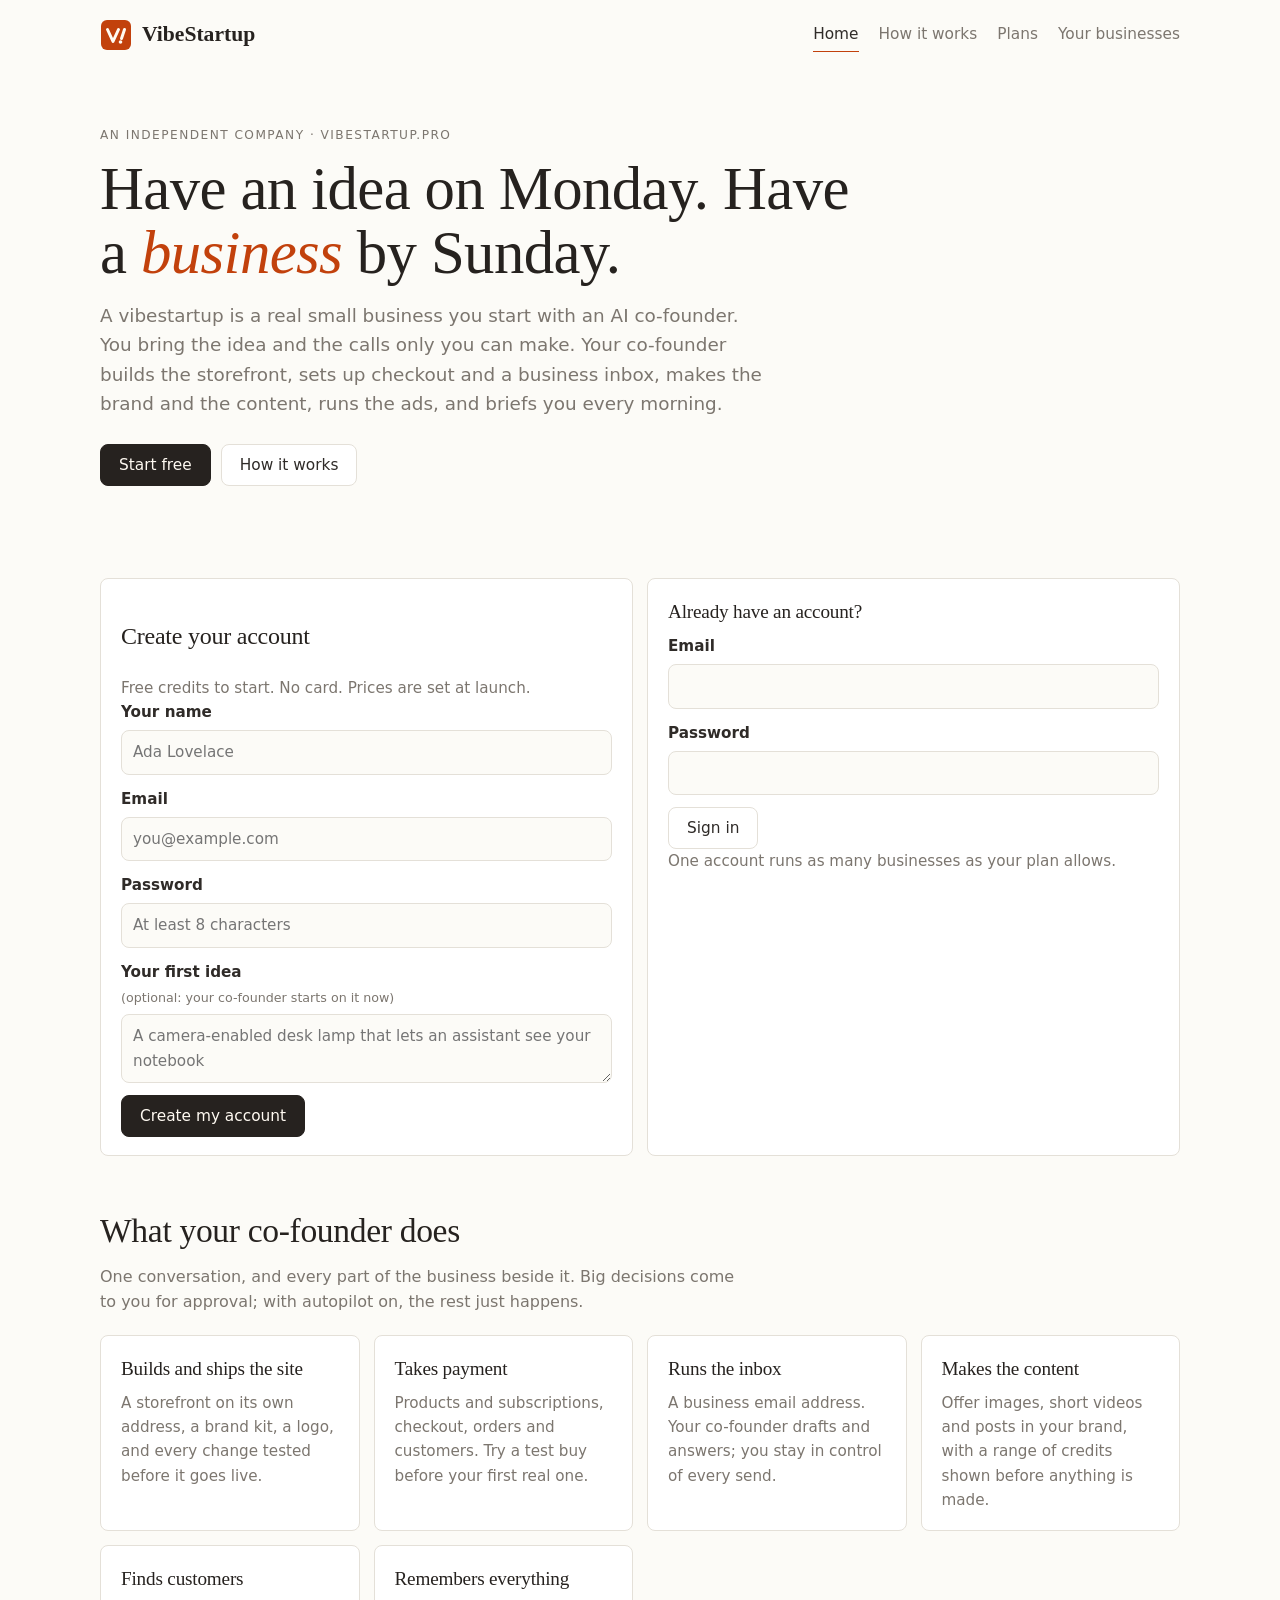
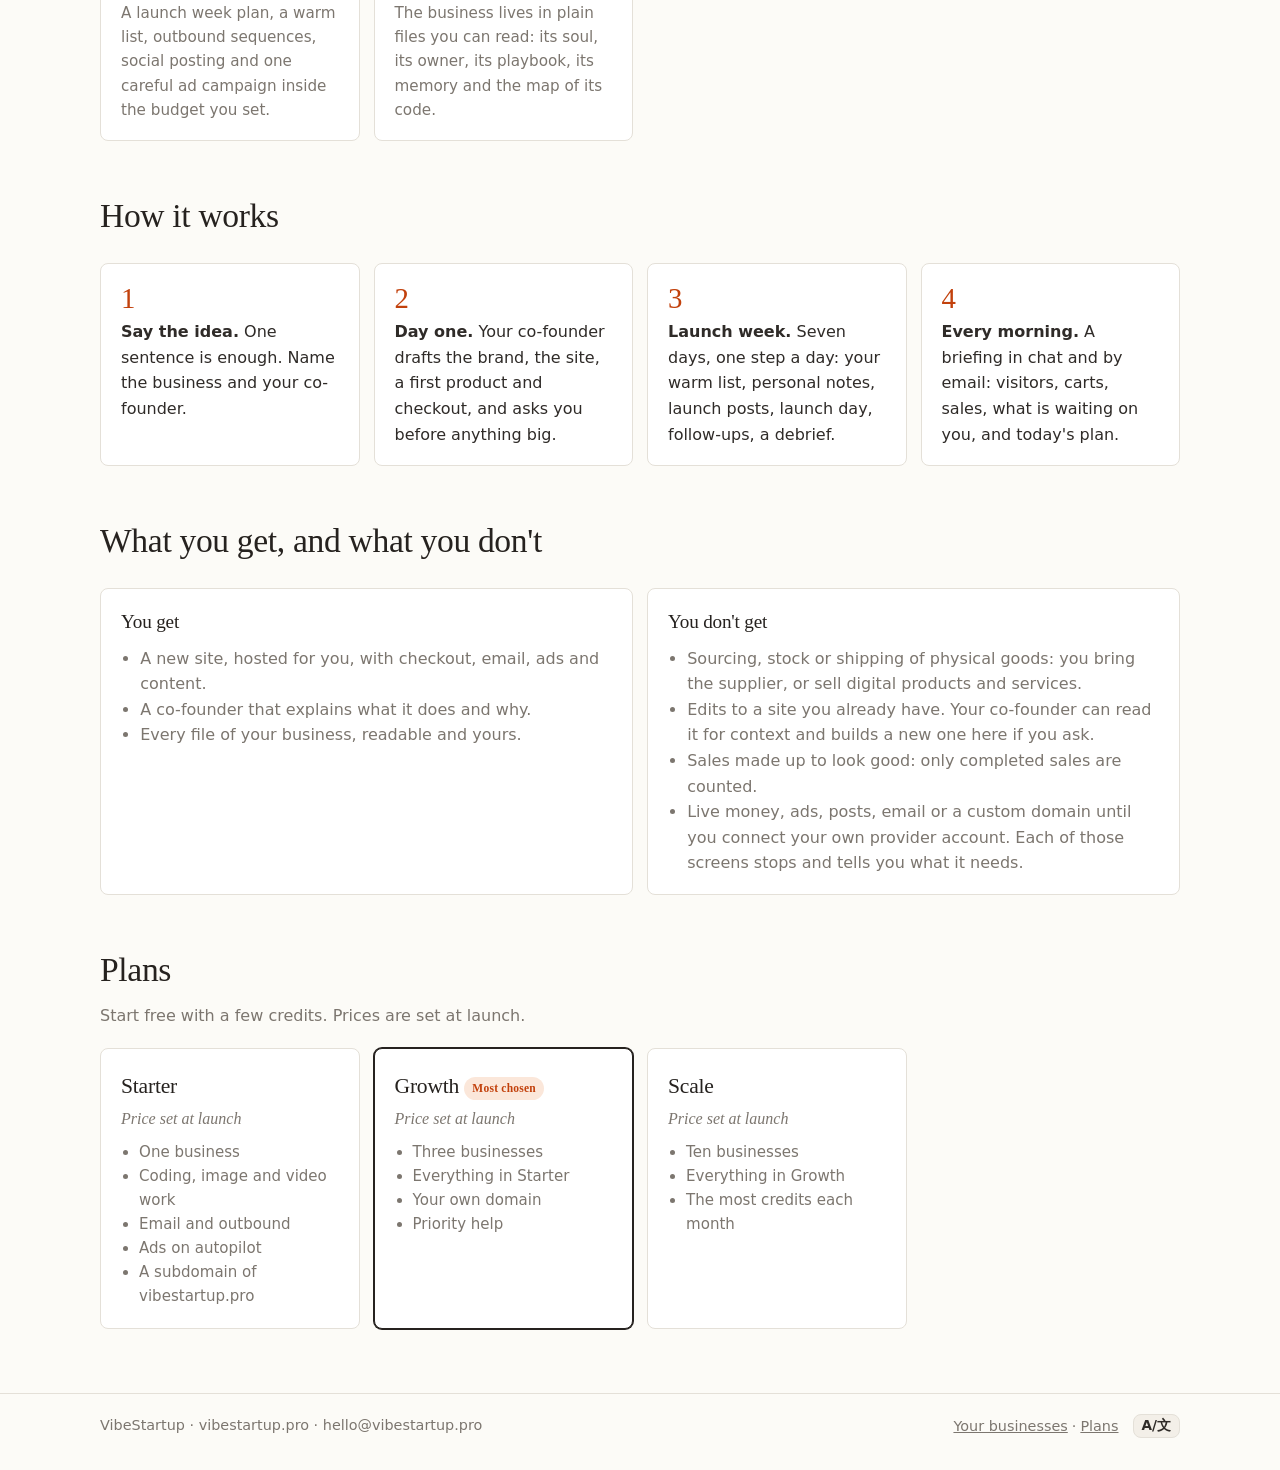
==== index.html @ 8f5cf820 "VibeStartup is a real startup-factory web app: its own accounts, startups and server - app.mjs is th" ====
<!doctype html>
<html lang="en">
<head>
<meta charset="utf-8">
<meta name="viewport" content="width=device-width, initial-scale=1">
<meta http-equiv="Content-Security-Policy" content="default-src 'self'; script-src 'self'; style-src 'self' 'unsafe-inline'; img-src 'self' data:; connect-src 'self'; object-src 'none'; base-uri 'none'; form-action 'self'">
<title>VibeStartup: start a real business with an AI co-founder</title>
<meta name="description" content="VibeStartup is a startup factory: sign up, describe an idea, and an AI co-founder builds and runs a real small business with you. Every big decision stays yours.">
<link rel="stylesheet" href="style.css">
<link rel="icon" href="mark.svg" type="image/svg+xml">
</head>
<body>
<a class="skip" href="#main">Skip to the content</a>
<header class="site-head">
  <div class="wrap">
    <a class="brand" href="/"><img src="mark.svg" alt="" width="32" height="32">VibeStartup</a>
    <nav class="site-nav" aria-label="Site">
      <a href="/" aria-current="page">Home</a>
      <a href="#how">How it works</a>
      <a href="#plans">Plans</a>
      <a href="/startups/" id="signin-link">Your businesses</a>
    </nav>
  </div>
</header>

<main id="main" class="wrap">
  <section class="hero">
    <p class="eyebrow">An independent company &middot; vibestartup.pro</p>
    <h1>Have an idea on Monday. Have a <em>business</em> by Sunday.</h1>
    <p class="lede">A vibestartup is a real small business you start with an AI co-founder. You bring the idea and the calls only you can make. Your co-founder builds the storefront, sets up checkout and a business inbox, makes the brand and the content, runs the ads, and briefs you every morning.</p>
    <div class="btns">
      <a class="btn primary" href="#account" id="start">Start free</a>
      <a class="btn" href="#how">How it works</a>
    </div>
  </section>

  <section class="section split" id="account" aria-labelledby="account-title">
    <form class="card" data-auth="signup" id="signup">
      <h2 id="account-title">Create your account</h2>
      <p class="small muted">Free credits to start. No card. Prices are set at launch.</p>
      <label class="field">Your name<input name="name" autocomplete="name" required placeholder="Ada Lovelace"></label>
      <label class="field">Email<input name="email" type="email" autocomplete="email" required placeholder="you@example.com"></label>
      <label class="field">Password<input name="password" type="password" autocomplete="new-password" minlength="8" required placeholder="At least 8 characters"></label>
      <label class="field">Your first idea <small>(optional: your co-founder starts on it now)</small><textarea name="idea" rows="2" placeholder="A camera-enabled desk lamp that lets an assistant see your notebook"></textarea></label>
      <p class="error" role="alert" data-error></p>
      <button class="btn primary" type="submit">Create my account</button>
    </form>
    <form class="card" data-auth="signin" id="signin">
      <h3>Already have an account?</h3>
      <label class="field">Email<input name="email" type="email" autocomplete="email" required></label>
      <label class="field">Password<input name="password" type="password" autocomplete="current-password" required></label>
      <p class="error" role="alert" data-error></p>
      <button class="btn" type="submit">Sign in</button>
      <p class="small muted">One account runs as many businesses as your plan allows.</p>
    </form>
  </section>

  <section class="section" aria-labelledby="what">
    <h2 id="what">What your co-founder does</h2>
    <p class="sub">One conversation, and every part of the business beside it. Big decisions come to you for approval; with autopilot on, the rest just happens.</p>
    <div class="cards">
      <div class="card"><h3>Builds and ships the site</h3><p>A storefront on its own address, a brand kit, a logo, and every change tested before it goes live.</p></div>
      <div class="card"><h3>Takes payment</h3><p>Products and subscriptions, checkout, orders and customers. Try a test buy before your first real one.</p></div>
      <div class="card"><h3>Runs the inbox</h3><p>A business email address. Your co-founder drafts and answers; you stay in control of every send.</p></div>
      <div class="card"><h3>Makes the content</h3><p>Offer images, short videos and posts in your brand, with a range of credits shown before anything is made.</p></div>
      <div class="card"><h3>Finds customers</h3><p>A launch week plan, a warm list, outbound sequences, social posting and one careful ad campaign inside the budget you set.</p></div>
      <div class="card"><h3>Remembers everything</h3><p>The business lives in plain files you can read: its soul, its owner, its playbook, its memory and the map of its code.</p></div>
    </div>
  </section>

  <section class="section" aria-labelledby="how">
    <h2 id="how">How it works</h2>
    <ol class="steps">
      <li><strong>Say the idea.</strong> One sentence is enough. Name the business and your co-founder.</li>
      <li><strong>Day one.</strong> Your co-founder drafts the brand, the site, a first product and checkout, and asks you before anything big.</li>
      <li><strong>Launch week.</strong> Seven days, one step a day: your warm list, personal notes, launch posts, launch day, follow-ups, a debrief.</li>
      <li><strong>Every morning.</strong> A briefing in chat and by email: visitors, carts, sales, what is waiting on you, and today's plan.</li>
    </ol>
  </section>

  <section class="section" aria-labelledby="honest">
    <h2 id="honest">What you get, and what you don't</h2>
    <div class="split">
      <div class="card"><h3>You get</h3><ul><li>A new site, hosted for you, with checkout, email, ads and content.</li><li>A co-founder that explains what it does and why.</li><li>Every file of your business, readable and yours.</li></ul></div>
      <div class="card"><h3>You don't get</h3><ul><li>Sourcing, stock or shipping of physical goods: you bring the supplier, or sell digital products and services.</li><li>Edits to a site you already have. Your co-founder can read it for context and builds a new one here if you ask.</li><li>Sales made up to look good: only completed sales are counted.</li><li>Live money, ads, posts, email or a custom domain until you connect your own provider account. Each of those screens stops and tells you what it needs.</li></ul></div>
    </div>
  </section>

  <section class="section" aria-labelledby="plans">
    <h2 id="plans">Plans</h2>
    <p class="sub">Start free with a few credits. Prices are set at launch.</p>
    <div class="plans">
      <div class="plan"><h3>Starter</h3><span class="price">Price set at launch</span><ul><li>One business</li><li>Coding, image and video work</li><li>Email and outbound</li><li>Ads on autopilot</li><li>A subdomain of vibestartup.pro</li></ul></div>
      <div class="plan featured"><h3>Growth <span class="tag">Most chosen</span></h3><span class="price">Price set at launch</span><ul><li>Three businesses</li><li>Everything in Starter</li><li>Your own domain</li><li>Priority help</li></ul></div>
      <div class="plan"><h3>Scale</h3><span class="price">Price set at launch</span><ul><li>Ten businesses</li><li>Everything in Growth</li><li>The most credits each month</li></ul></div>
    </div>
  </section>
</main>

<footer class="site-foot">
  <div class="wrap">
    <span>VibeStartup &middot; vibestartup.pro &middot; hello@vibestartup.pro</span>
    <span class="foot-right"><a href="/startups/">Your businesses</a> &middot; <a href="#plans">Plans</a>
      <button type="button" class="langbtn" data-lang aria-haspopup="dialog" aria-label="Language">A/文</button></span>
  </div>
</footer>

<dialog id="lang-dialog" aria-labelledby="lang-title">
  <h2 id="lang-title">Language</h2>
  <ul class="langlist">
    <li><a href="/" hreflang="en" lang="en" aria-current="true">English</a></li>
    <li><a href="/es/" hreflang="es" lang="es">Español</a></li>
    <li><a href="/zh/" hreflang="zh-Hans" lang="zh-Hans">简体中文</a></li>
  </ul>
  <form method="dialog"><button class="btn">Close</button></form>
</dialog>
<script type="module" src="site.js"></script>
</body>
</html>
---- style.css ----
/* VibeStartup: warm paper, charcoal ink, serif headings, framed cards, a burnt-orange accent; light and dark from the person's setting. */
:root {
  --bg: #fcfbf7;
  --surface: #ffffff;
  --soft: #f3efe8;
  --line: #e4e0d8;
  --text: #2f2b28;
  --muted: #7c766f;
  --ink: #26221f;
  --ink-text: #fffaf2;
  --accent: #c2410c;
  --accent-soft: #fbe7da;
  --accent-text: #ffffff;
  --ok: #2f7d4f;
  --ok-soft: #e3f2e8;
  --warn: #8a5a00;
  --warn-soft: #fbf0d4;
  --bad: #b3261e;
  --focus: #c2410c;
  --serif: "Iowan Old Style", "Palatino Linotype", Palatino, "Book Antiqua", Georgia, "Times New Roman", serif;
  --sans: system-ui, -apple-system, "Segoe UI", Roboto, "Helvetica Neue", Arial, sans-serif;
  --mono: ui-monospace, "SF Mono", Menlo, Consolas, monospace;
  --radius: 8px;
  color-scheme: light dark;
}
@media (prefers-color-scheme: dark) {
  :root {
    --bg: #1a1816;
    --surface: #23201d;
    --soft: #2c2925;
    --line: #3a3631;
    --text: #ede8e1;
    --muted: #a9a198;
    --ink: #ede8e1;
    --ink-text: #1a1816;
    --accent: #fb8a4c;
    --accent-soft: #3b2518;
    --accent-text: #1a1816;
    --ok: #7dd3a0;
    --ok-soft: #1f3327;
    --warn: #f3c86b;
    --warn-soft: #3a2f16;
    --bad: #ff8a80;
    --focus: #fb8a4c;
  }
}

* { box-sizing: border-box; }
html { -webkit-text-size-adjust: 100%; }
body { margin: 0; background: var(--bg); color: var(--text); font: 16px/1.6 var(--sans); }
h1, h2, h3 { font-family: var(--serif); font-weight: 500; color: var(--ink); letter-spacing: -0.01em; }
a { color: var(--accent); }
:focus-visible { outline: 3px solid var(--focus); outline-offset: 2px; }
img { max-width: 100%; }
.wrap { max-width: 1120px; margin: 0 auto; padding: 0 20px; }
.skip { position: absolute; left: -999px; }
.skip:focus { left: 12px; top: 12px; background: var(--surface); padding: 8px 12px; z-index: 10; border-radius: var(--radius); }

/* header and footer */
.site-head .wrap { display: flex; flex-wrap: wrap; align-items: center; justify-content: space-between; gap: 8px 24px; padding-top: 18px; padding-bottom: 18px; }
.brand { display: inline-flex; align-items: center; gap: 10px; color: var(--ink); text-decoration: none; font: 600 1.35rem var(--serif); }
.brand img { width: 32px; height: 32px; }
.site-nav { display: flex; flex-wrap: wrap; gap: 4px 20px; }
.site-nav a { color: var(--muted); text-decoration: none; font-size: 0.96rem; padding: 4px 0; border-bottom: 1px solid transparent; }
.site-nav a:hover, .site-nav a[aria-current="page"] { color: var(--text); border-bottom-color: var(--accent); }
.site-foot { border-top: 1px solid var(--line); color: var(--muted); font-size: 0.9rem; margin-top: 64px; }
.site-foot .wrap { display: flex; flex-wrap: wrap; justify-content: space-between; gap: 8px 24px; padding-top: 20px; padding-bottom: 32px; }
.site-foot a { color: var(--muted); }

/* buttons */
.btn { display: inline-flex; align-items: center; justify-content: center; gap: 8px; min-height: 42px; padding: 8px 18px; border-radius: var(--radius); border: 1px solid var(--line); background: var(--surface); color: var(--text); font: 500 0.96rem var(--sans); text-decoration: none; cursor: pointer; }
.btn:hover { border-color: var(--muted); }
.btn.primary { background: var(--ink); border-color: var(--ink); color: var(--ink-text); }
.btn.primary:hover { opacity: 0.9; }
.btn.accent { background: var(--accent); border-color: var(--accent); color: var(--accent-text); }
.btn.small { min-height: 32px; padding: 4px 12px; font-size: 0.86rem; }
.btn.danger { color: var(--bad); border-color: var(--bad); background: transparent; }
.btn:disabled { opacity: 0.5; cursor: not-allowed; }
.btns { display: flex; flex-wrap: wrap; gap: 10px; }

/* landing */
.hero { padding: 56px 0 24px; max-width: 760px; }
.eyebrow { text-transform: uppercase; letter-spacing: 0.12em; font-size: 0.76rem; color: var(--muted); margin: 0 0 12px; }
.hero h1 { margin: 0 0 16px; font-size: clamp(2.2rem, 5.4vw, 3.8rem); line-height: 1.05; }
.hero h1 em { color: var(--accent); font-style: italic; }
.hero p.lede { margin: 0 0 26px; color: var(--muted); font-size: 1.15rem; max-width: 36em; }
.notice { background: var(--soft); border: 1px solid var(--line); border-radius: var(--radius); padding: 12px 16px; margin: 22px 0 0; font-size: 0.95rem; }
.cards { display: grid; grid-template-columns: repeat(auto-fill, minmax(250px, 1fr)); gap: 14px; margin-top: 20px; }
.card { background: var(--surface); border: 1px solid var(--line); border-radius: var(--radius); padding: 18px 20px; }
.card h3 { margin: 0 0 6px; font-size: 1.2rem; }
.card p { margin: 0; color: var(--muted); font-size: 0.95rem; }
.section { padding-top: 48px; }
.section > h2 { font-size: clamp(1.5rem, 3vw, 2.1rem); margin: 0; }
.section > p.sub { color: var(--muted); margin: 6px 0 0; max-width: 40em; }
.steps { counter-reset: step; list-style: none; padding: 0; margin: 20px 0 0; display: grid; grid-template-columns: repeat(auto-fill, minmax(230px, 1fr)); gap: 14px; }
.steps li { counter-increment: step; background: var(--surface); border: 1px solid var(--line); border-radius: var(--radius); padding: 18px 20px; }
.steps li::before { content: counter(step); display: block; font: 500 1.8rem var(--serif); color: var(--accent); margin-bottom: 4px; }
.split { display: grid; grid-template-columns: 1fr 1fr; gap: 14px; margin-top: 20px; }
.split ul { margin: 8px 0 0; padding-left: 1.2em; color: var(--muted); }
.plans { display: grid; grid-template-columns: repeat(auto-fill, minmax(240px, 1fr)); gap: 14px; margin-top: 20px; }
.plan { background: var(--surface); border: 1px solid var(--line); border-radius: var(--radius); padding: 20px; display: flex; flex-direction: column; gap: 6px; }
.plan.featured { border-color: var(--ink); box-shadow: 0 0 0 1px var(--ink); }
.plan h3 { margin: 0; font-size: 1.35rem; }
.plan .price { font: 500 1rem var(--serif); color: var(--muted); font-style: italic; }
.plan ul { margin: 6px 0 0; padding-left: 1.2em; color: var(--muted); font-size: 0.94rem; }
.tag { display: inline-block; font-size: 0.72rem; padding: 2px 8px; border-radius: 999px; background: var(--accent-soft); color: var(--accent); font-weight: 600; letter-spacing: 0.02em; vertical-align: middle; }
@media (max-width: 720px) {
  .split { grid-template-columns: 1fr; }
  .hero { padding-top: 28px; }
}

/* forms on the public pages: the account, a new business, and the language picker */
.field { display: block; margin: 0 0 12px; font-weight: 600; font-size: 0.95rem; }
.field input, .field textarea {
  display: block; width: 100%; box-sizing: border-box; margin-top: 6px; padding: 9px 11px;
  font: inherit; font-weight: 400; color: var(--text); background: var(--bg);
  border: 1px solid var(--line); border-radius: var(--radius);
}
.field small { display: block; margin-top: 4px; font-weight: 400; color: var(--muted); }
.error { margin: 6px 0 10px; color: var(--bad); font-size: 0.9rem; }
.error:empty { display: none; }
.linkish { background: none; border: 0; padding: 0; font: inherit; color: var(--accent); cursor: pointer; }
.langbtn {
  margin-left: 10px; padding: 2px 8px; font: 600 0.85rem var(--sans); color: var(--text);
  background: var(--soft); border: 1px solid var(--line); border-radius: var(--radius); cursor: pointer;
}
.langlist { list-style: none; padding: 0; margin: 0 0 14px; display: grid; gap: 6px; }
.langlist a { display: block; padding: 8px 10px; border-radius: var(--radius); text-decoration: none; color: var(--text); }
.langlist a[aria-current="true"] { background: var(--accent-soft); color: var(--accent); }
.foot-right { display: inline-flex; align-items: center; gap: 4px; }
a.card { display: block; text-decoration: none; color: inherit; }
a.card:hover { border-color: var(--accent); }
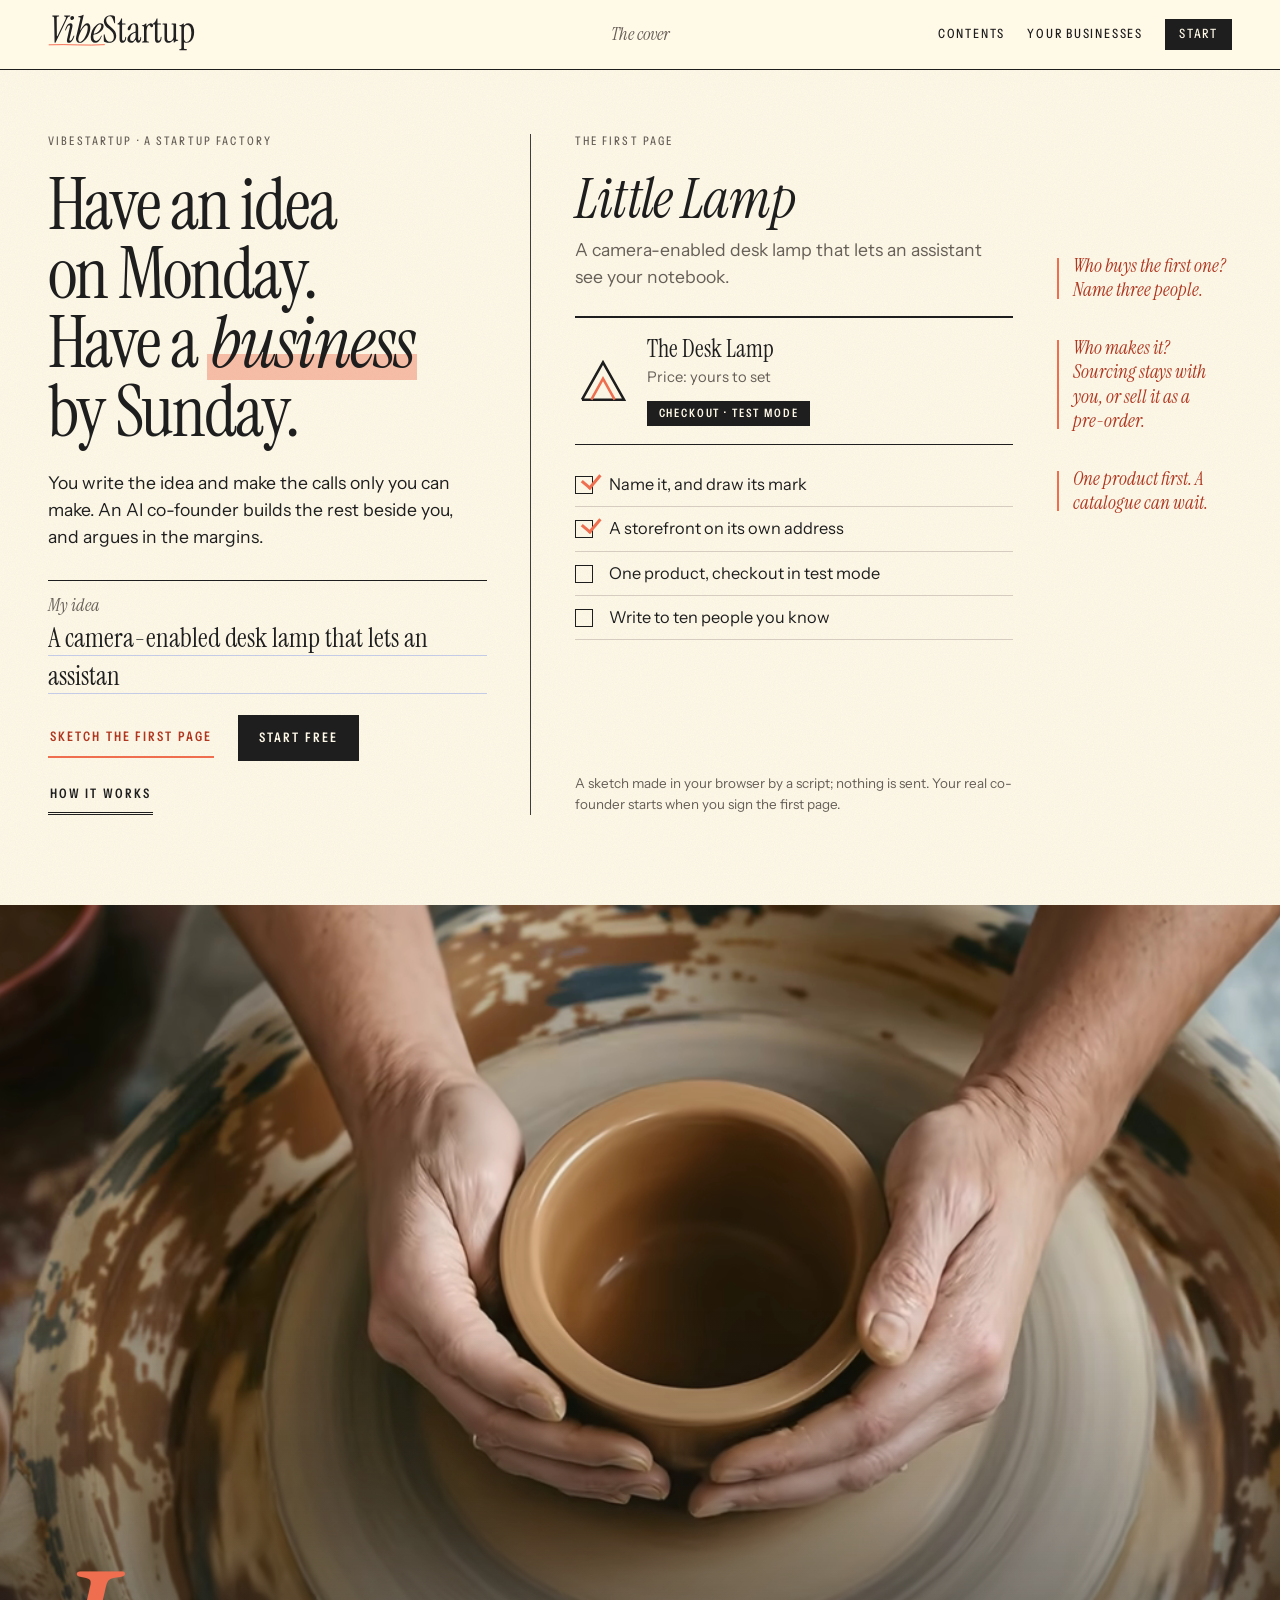
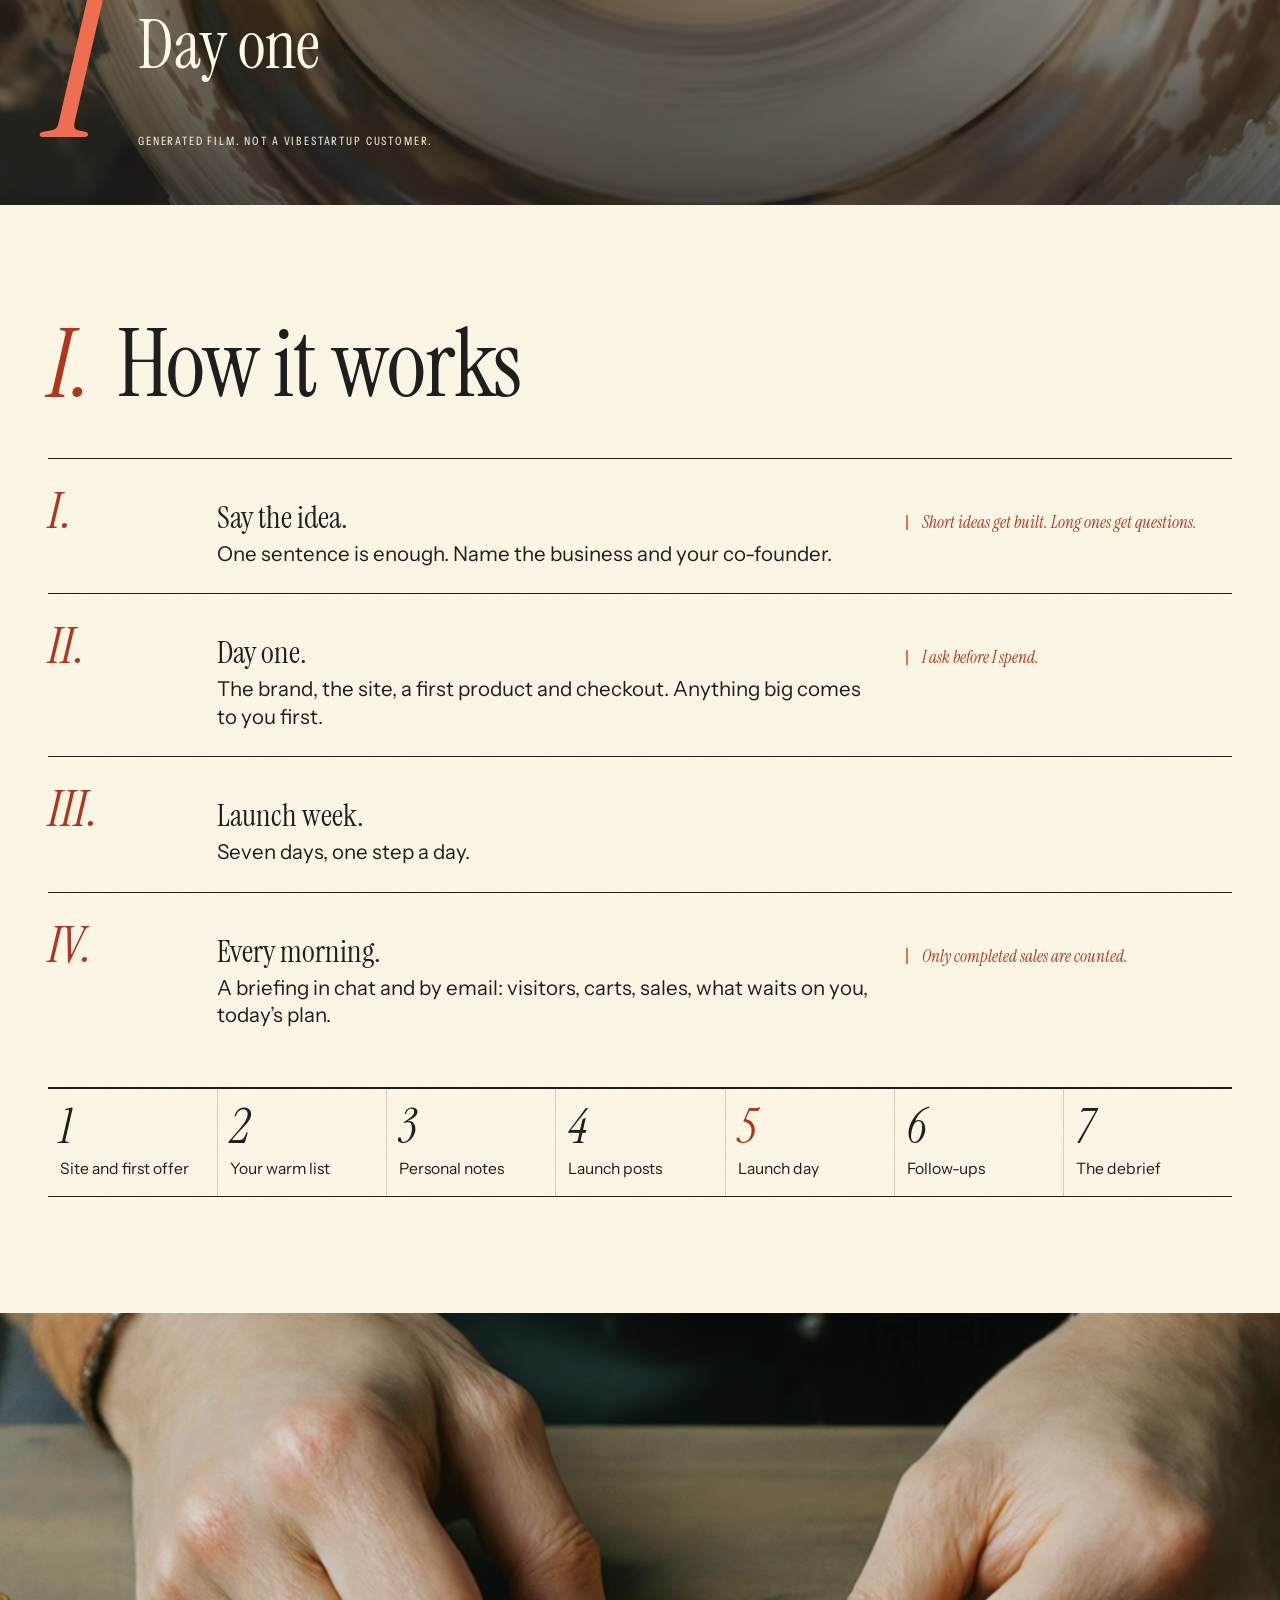
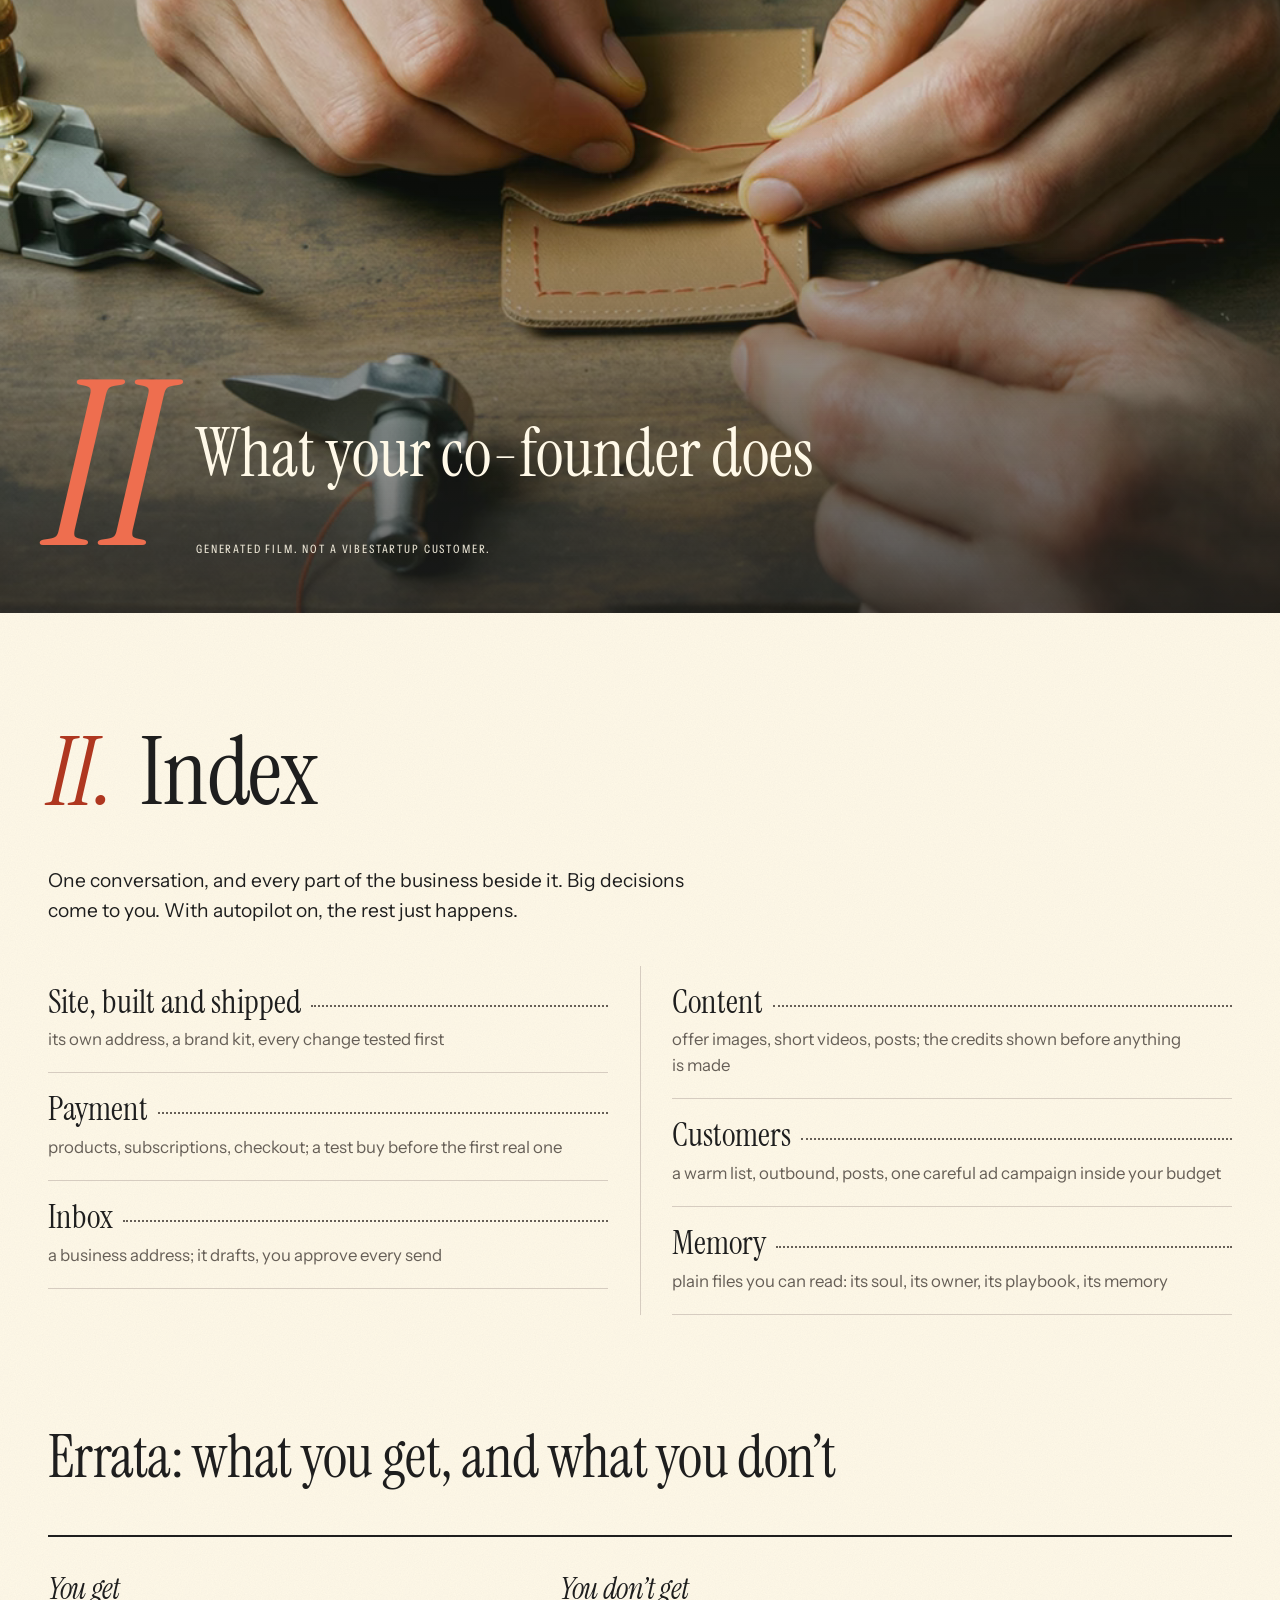
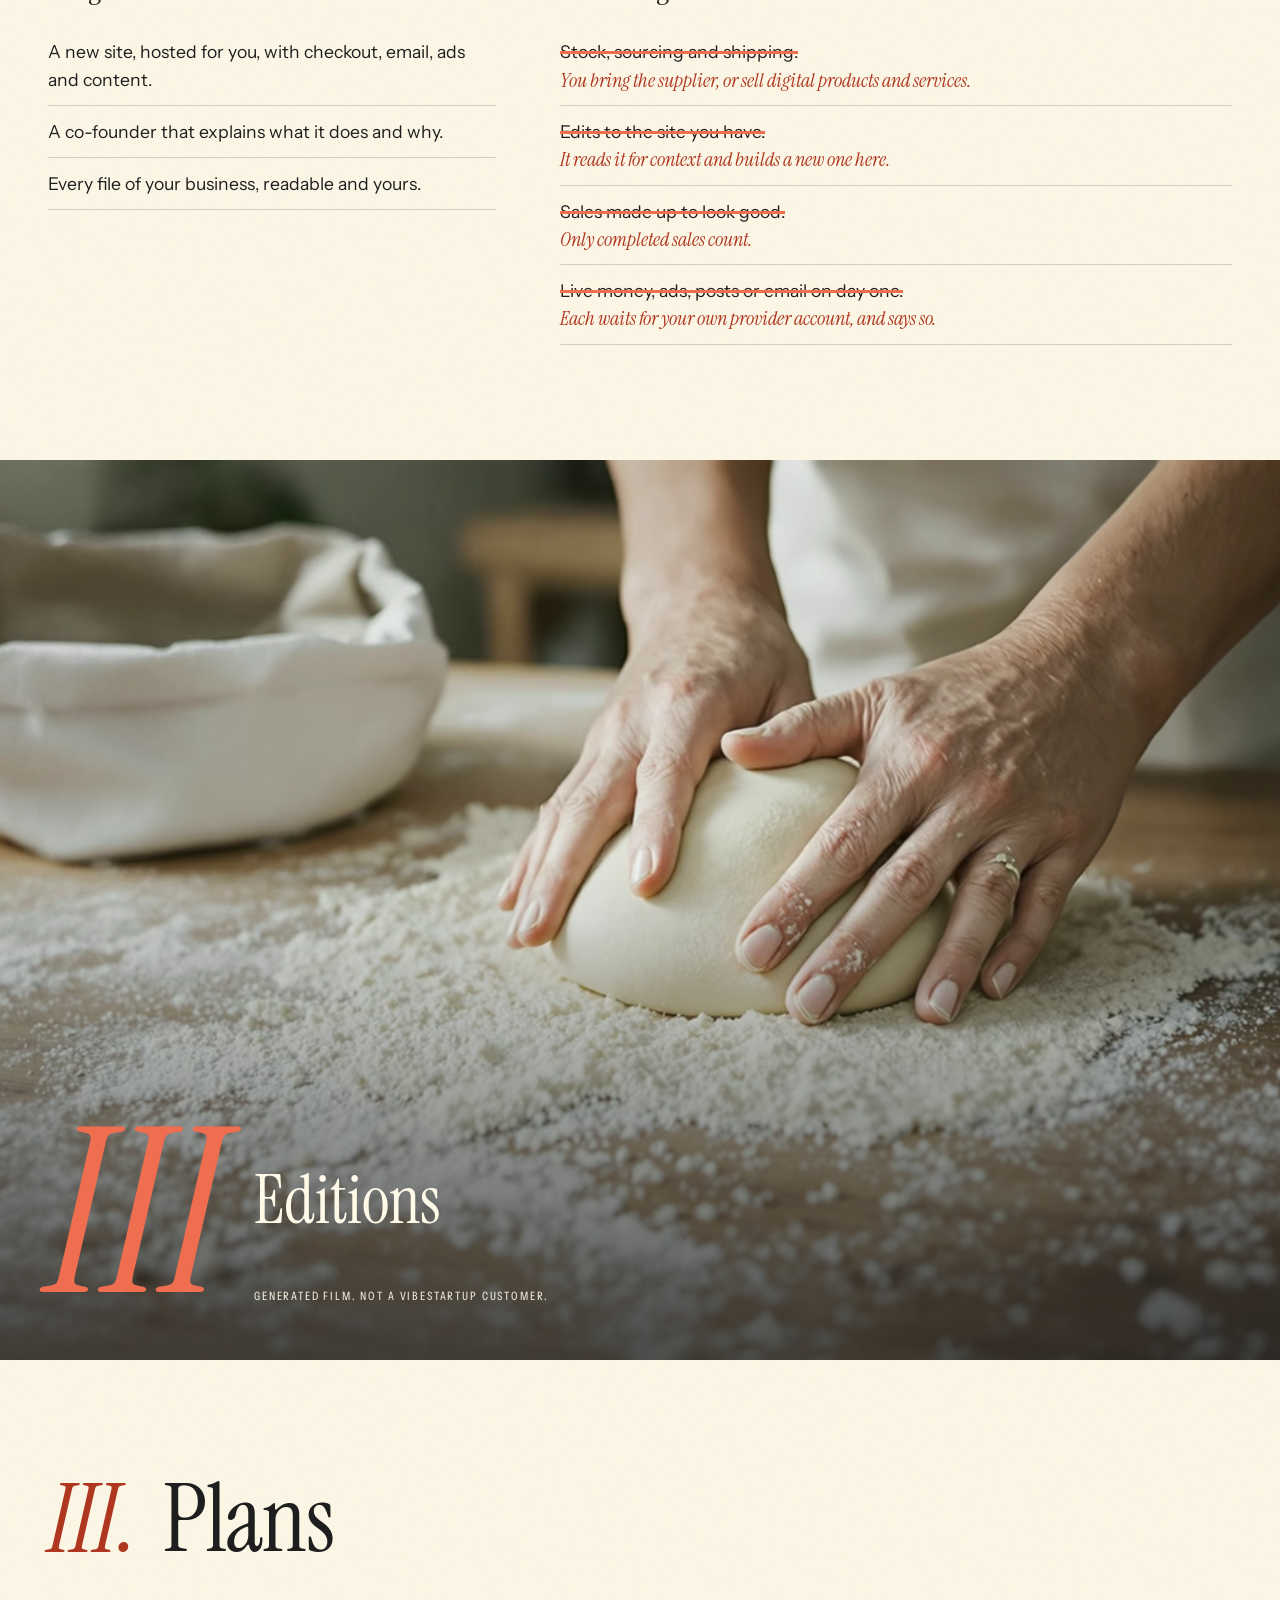
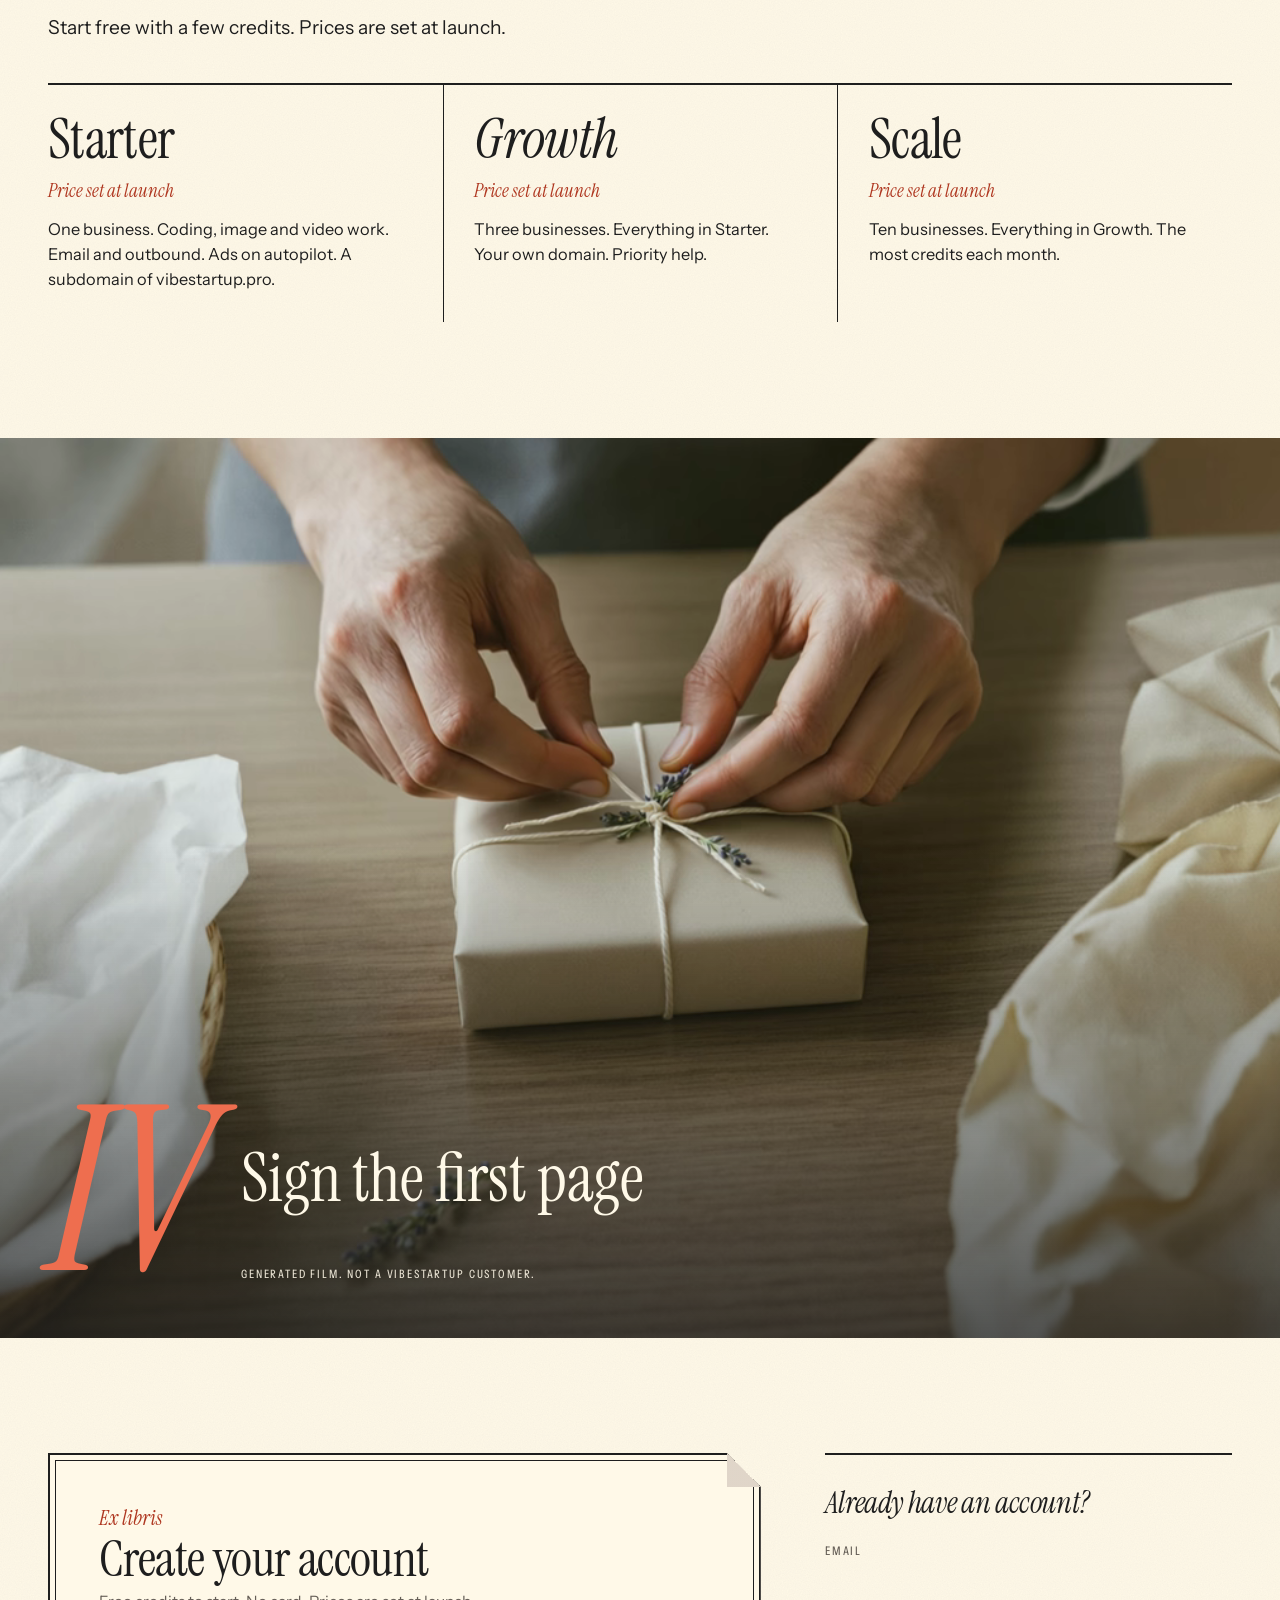
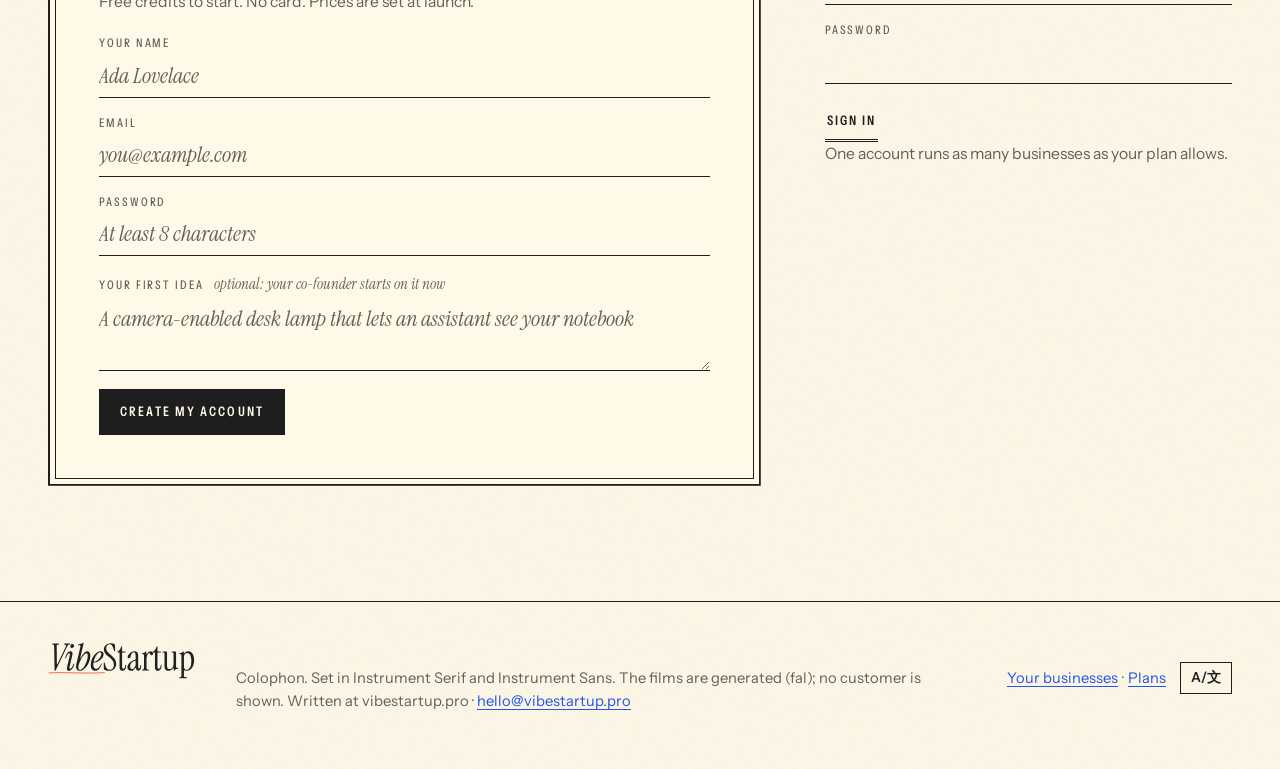
==== commit 42cd2ae1: "VibeStartup, 2027: the landing as a book, with four generated films The landing is a founder's noteb" ====
--- a/index.html
+++ b/index.html
@@ -1,108 +1,221 @@
 <!doctype html>
-<html lang="en">
+<html lang="en" class="book">
 <head>
 <meta charset="utf-8">
 <meta name="viewport" content="width=device-width, initial-scale=1">
-<meta http-equiv="Content-Security-Policy" content="default-src 'self'; script-src 'self'; style-src 'self' 'unsafe-inline'; img-src 'self' data:; connect-src 'self'; object-src 'none'; base-uri 'none'; form-action 'self'">
+<meta http-equiv="Content-Security-Policy" content="default-src 'self'; script-src 'self'; style-src 'self' 'unsafe-inline'; img-src 'self' data:; media-src 'self'; connect-src 'self'; object-src 'none'; base-uri 'none'; form-action 'self'">
 <title>VibeStartup: start a real business with an AI co-founder</title>
 <meta name="description" content="VibeStartup is a startup factory: sign up, describe an idea, and an AI co-founder builds and runs a real small business with you. Every big decision stays yours.">
-<link rel="stylesheet" href="style.css">
-<link rel="icon" href="mark.svg" type="image/svg+xml">
+<meta property="og:title" content="VibeStartup: the book of your business">
+<meta property="og:description" content="Have an idea on Monday. Have a business by Sunday. An AI co-founder writes it with you.">
+<meta property="og:image" content="https://vibestartup.commandagi.app/og.png">
+<meta property="og:type" content="website">
+<meta name="twitter:card" content="summary_large_image">
+<meta name="theme-color" content="#fff8e9">
+<link rel="preload" href="/fonts/InstrumentSerif-normal-latin.woff2" as="font" type="font/woff2" crossorigin>
+<link rel="preload" href="/fonts/InstrumentSerif-italic-latin.woff2" as="font" type="font/woff2" crossorigin>
+<link rel="stylesheet" href="/style.css">
+<link rel="stylesheet" href="/book.css">
+<link rel="icon" href="/mark.svg" type="image/svg+xml">
+<link rel="apple-touch-icon" href="/touch-icon.png">
 </head>
 <body>
 <a class="skip" href="#main">Skip to the content</a>
-<header class="site-head">
-  <div class="wrap">
-    <a class="brand" href="/"><img src="mark.svg" alt="" width="32" height="32">VibeStartup</a>
-    <nav class="site-nav" aria-label="Site">
-      <a href="/" aria-current="page">Home</a>
-      <a href="#how">How it works</a>
-      <a href="#plans">Plans</a>
-      <a href="/startups/" id="signin-link">Your businesses</a>
-    </nav>
-  </div>
+<header class="running-head">
+  <a class="rh-brand" href="/" aria-label="VibeStartup, home"><img src="/wordmark.svg" alt="VibeStartup" width="148" height="41"></a>
+  <p class="rh-chapter" aria-hidden="true"><i data-chapter>The cover</i></p>
+  <nav class="rh-nav" aria-label="Site">
+    <button type="button" class="rh-link" popovertarget="contents" aria-haspopup="true">Contents</button>
+    <a class="rh-link" href="/startups/" id="signin-link">Your businesses</a>
+    <a class="rh-start" href="#account">Start</a>
+  </nav>
+  <span class="ribbon" aria-hidden="true"></span>
 </header>
 
-<main id="main" class="wrap">
-  <section class="hero">
-    <p class="eyebrow">An independent company &middot; vibestartup.pro</p>
-    <h1>Have an idea on Monday. Have a <em>business</em> by Sunday.</h1>
-    <p class="lede">A vibestartup is a real small business you start with an AI co-founder. You bring the idea and the calls only you can make. Your co-founder builds the storefront, sets up checkout and a business inbox, makes the brand and the content, runs the ads, and briefs you every morning.</p>
-    <div class="btns">
-      <a class="btn primary" href="#account" id="start">Start free</a>
-      <a class="btn" href="#how">How it works</a>
-    </div>
-  </section>
-
-  <section class="section split" id="account" aria-labelledby="account-title">
-    <form class="card" data-auth="signup" id="signup">
+<div id="contents" popover class="contents">
+  <p class="contents-title">Contents</p>
+  <ol>
+    <li><a href="#cover"><span>The cover</span><i>0</i></a></li>
+    <li><a href="#how"><span>Day one, and the week</span><i>I</i></a></li>
+    <li><a href="#what"><span>What your co-founder does</span><i>II</i></a></li>
+    <li><a href="#honest"><span>Errata: what you don’t get</span><i>II</i></a></li>
+    <li><a href="#plans"><span>Editions</span><i>III</i></a></li>
+    <li><a href="#account"><span>Sign the first page</span><i>IV</i></a></li>
+  </ol>
+</div>
+
+<main id="main">
+  <section class="cover spread" id="cover" data-title="The cover" aria-labelledby="cover-title">
+    <div class="page left">
+      <p class="folio">VibeStartup · a startup factory</p>
+      <h1 id="cover-title">Have an idea on Monday. Have a <em>business</em> by Sunday.</h1>
+      <p class="lede">You write the idea and make the calls only you can make. An AI co-founder builds the rest beside you, and argues in the margins.</p>
+      <form class="notebook" id="sketch" aria-describedby="sketch-note">
+        <label for="idea-line" class="nb-label">My idea</label>
+        <textarea id="idea-line" name="idea" rows="2" maxlength="160" spellcheck="false">A camera-enabled desk lamp that lets an assistant see your notebook</textarea>
+        <div class="nb-actions">
+          <button type="submit" class="pen-btn">Sketch the first page</button>
+          <a class="ink-btn" href="#account" id="start">Start free</a>
+          <a class="rule-btn" href="#how">How it works</a>
+        </div>
+      </form>
+    </div>
+    <div class="gutter" aria-hidden="true"></div>
+    <div class="page right" aria-labelledby="sketch-title">
+      <p class="folio">The first page <span class="sr">of the sketched business</span></p>
+      <div class="facing" id="facing" aria-live="polite">
+        <h2 id="sketch-title" class="f-name"><span data-f="name">Lampwise</span></h2>
+        <p class="f-tag" data-f="tag">A desk lamp that sees your notebook.</p>
+        <div class="f-store">
+          <svg class="f-mark" viewBox="0 0 48 48" aria-hidden="true"><path pathLength="1" d="M6 40 L24 8 L42 40 Z"/><path pathLength="1" d="M14 40 L24 22 L34 40"/></svg>
+          <div><b data-f="product">The Notebook Lamp</b><span>Price: yours to set</span></div>
+          <span class="f-buy">Checkout · test mode</span>
+        </div>
+        <ol class="f-tasks">
+          <li data-f="t1">Name it, and draw its mark</li>
+          <li data-f="t2">A storefront on its own address</li>
+          <li data-f="t3">One product, checkout in test mode</li>
+          <li data-f="t4">Write to ten people you know</li>
+        </ol>
+      </div>
+      <p class="f-note" id="sketch-note">A sketch made in your browser by a script; nothing is sent. Your real co-founder starts when you sign the first page.</p>
+    </div>
+    <aside class="margin" aria-label="The co-founder’s margin notes">
+      <p class="note" data-f="n1">Who buys the first one? Name three people.</p>
+      <p class="note" data-f="n2">Who makes the lamps? Sourcing stays with you, or sell it as a pre-order.</p>
+      <p class="note" data-f="n3">One product first. A catalogue can wait.</p>
+    </aside>
+  </section>
+
+  <figure class="film" data-film="clay" data-title="I. Day one">
+    <video muted loop playsinline preload="metadata" poster="/media/clay.webp" aria-hidden="true">
+      <source src="/media/clay.webm" type="video/webm; codecs=av01.0.05M.08">
+      <source src="/media/clay.mp4" type="video/mp4">
+    </video>
+    <img class="film-still" src="/media/clay.webp" alt="" width="1280" height="720" fetchpriority="low">
+    <figcaption><span class="film-num">I</span><span class="film-title">Day one</span><small>Generated film. Not a VibeStartup customer.</small></figcaption>
+  </figure>
+
+  <section class="week" id="how" data-title="I. Day one, and the week" aria-labelledby="how-title">
+    <h2 id="how-title" class="chapter"><span>I.</span> How it works</h2>
+    <ol class="steps-book">
+      <li><p><b>Say the idea.</b> One sentence is enough. Name the business and your co-founder.</p><em class="note">Short ideas get built. Long ones get questions.</em></li>
+      <li><p><b>Day one.</b> The brand, the site, a first product and checkout. Anything big comes to you first.</p><em class="note">I ask before I spend.</em></li>
+      <li><p><b>Launch week.</b> Seven days, one step a day.</p></li>
+      <li><p><b>Every morning.</b> A briefing in chat and by email: visitors, carts, sales, what waits on you, today’s plan.</p><em class="note">Only completed sales are counted.</em></li>
+    </ol>
+    <div class="days" role="list" aria-label="Launch week, one step a day">
+      <div role="listitem"><i>1</i>Site and first offer</div>
+      <div role="listitem"><i>2</i>Your warm list</div>
+      <div role="listitem"><i>3</i>Personal notes</div>
+      <div role="listitem"><i>4</i>Launch posts</div>
+      <div role="listitem"><i>5</i>Launch day</div>
+      <div role="listitem"><i>6</i>Follow-ups</div>
+      <div role="listitem"><i>7</i>The debrief</div>
+    </div>
+  </section>
+
+  <figure class="film" data-film="stitch" data-title="II. What your co-founder does">
+    <video muted loop playsinline preload="none" poster="/media/stitch.webp" aria-hidden="true">
+      <source src="/media/stitch.webm" type="video/webm; codecs=av01.0.05M.08">
+      <source src="/media/stitch.mp4" type="video/mp4">
+    </video>
+    <img class="film-still" src="/media/stitch.webp" alt="" width="1280" height="720" loading="lazy">
+    <figcaption><span class="film-num">II</span><span class="film-title">What your co-founder does</span><small>Generated film. Not a VibeStartup customer.</small></figcaption>
+  </figure>
+
+  <section class="index" id="what" data-title="II. What your co-founder does" aria-labelledby="what-title">
+    <h2 id="what-title" class="chapter"><span>II.</span> Index</h2>
+    <p class="sub">One conversation, and every part of the business beside it. Big decisions come to you. With autopilot on, the rest just happens.</p>
+    <dl class="index-list">
+      <div><dt>Site, built and shipped</dt><dd>its own address, a brand kit, every change tested first</dd></div>
+      <div><dt>Payment</dt><dd>products, subscriptions, checkout; a test buy before the first real one</dd></div>
+      <div><dt>Inbox</dt><dd>a business address; it drafts, you approve every send</dd></div>
+      <div><dt>Content</dt><dd>offer images, short videos, posts; the credits shown before anything is made</dd></div>
+      <div><dt>Customers</dt><dd>a warm list, outbound, posts, one careful ad campaign inside your budget</dd></div>
+      <div><dt>Memory</dt><dd>plain files you can read: its soul, its owner, its playbook, its memory</dd></div>
+    </dl>
+  </section>
+
+  <section class="errata" id="honest" data-title="II. Errata" aria-labelledby="honest-title">
+    <h2 id="honest-title" class="chapter small-chapter">Errata: what you get, and what you don’t</h2>
+    <div class="errata-cols">
+      <div>
+        <h3>You get</h3>
+        <ul>
+          <li>A new site, hosted for you, with checkout, email, ads and content.</li>
+          <li>A co-founder that explains what it does and why.</li>
+          <li>Every file of your business, readable and yours.</li>
+        </ul>
+      </div>
+      <div>
+        <h3>You don’t get</h3>
+        <ul class="struck">
+          <li><s>Stock, sourcing and shipping.</s> <em>You bring the supplier, or sell digital products and services.</em></li>
+          <li><s>Edits to the site you have.</s> <em>It reads it for context and builds a new one here.</em></li>
+          <li><s>Sales made up to look good.</s> <em>Only completed sales count.</em></li>
+          <li><s>Live money, ads, posts or email on day one.</s> <em>Each waits for your own provider account, and says so.</em></li>
+        </ul>
+      </div>
+    </div>
+  </section>
+
+  <figure class="film" data-film="dough" data-title="III. Editions">
+    <video muted loop playsinline preload="none" poster="/media/dough.webp" aria-hidden="true">
+      <source src="/media/dough.webm" type="video/webm; codecs=av01.0.05M.08">
+      <source src="/media/dough.mp4" type="video/mp4">
+    </video>
+    <img class="film-still" src="/media/dough.webp" alt="" width="1280" height="720" loading="lazy">
+    <figcaption><span class="film-num">III</span><span class="film-title">Editions</span><small>Generated film. Not a VibeStartup customer.</small></figcaption>
+  </figure>
+
+  <section class="editions" id="plans" data-title="III. Editions" aria-labelledby="plans-title">
+    <h2 id="plans-title" class="chapter"><span>III.</span> Plans</h2>
+    <p class="sub">Start free with a few credits. Prices are set at launch.</p>
+    <div class="ed-list">
+      <article><h3>Starter</h3><p class="ed-price">Price set at launch</p><p>One business. Coding, image and video work. Email and outbound. Ads on autopilot. A subdomain of vibestartup.pro.</p></article>
+      <article><h3>Growth</h3><p class="ed-price">Price set at launch</p><p>Three businesses. Everything in Starter. Your own domain. Priority help.</p></article>
+      <article><h3>Scale</h3><p class="ed-price">Price set at launch</p><p>Ten businesses. Everything in Growth. The most credits each month.</p></article>
+    </div>
+  </section>
+
+  <figure class="film" data-film="parcel" data-title="IV. Sign the first page">
+    <video muted loop playsinline preload="none" poster="/media/parcel.webp" aria-hidden="true">
+      <source src="/media/parcel.webm" type="video/webm; codecs=av01.0.05M.08">
+      <source src="/media/parcel.mp4" type="video/mp4">
+    </video>
+    <img class="film-still" src="/media/parcel.webp" alt="" width="1280" height="720" loading="lazy">
+    <figcaption><span class="film-num">IV</span><span class="film-title">Sign the first page</span><small>Generated film. Not a VibeStartup customer.</small></figcaption>
+  </figure>
+
+  <section class="bookplate-wrap" id="account" data-title="IV. Sign the first page" aria-labelledby="account-title">
+    <form class="bookplate" data-auth="signup" id="signup">
+      <p class="ex-libris">Ex libris</p>
       <h2 id="account-title">Create your account</h2>
-      <p class="small muted">Free credits to start. No card. Prices are set at launch.</p>
-      <label class="field">Your name<input name="name" autocomplete="name" required placeholder="Ada Lovelace"></label>
-      <label class="field">Email<input name="email" type="email" autocomplete="email" required placeholder="you@example.com"></label>
-      <label class="field">Password<input name="password" type="password" autocomplete="new-password" minlength="8" required placeholder="At least 8 characters"></label>
-      <label class="field">Your first idea <small>(optional: your co-founder starts on it now)</small><textarea name="idea" rows="2" placeholder="A camera-enabled desk lamp that lets an assistant see your notebook"></textarea></label>
+      <p class="plate-sub">Free credits to start. No card. Prices are set at launch.</p>
+      <label class="line">Your name<input name="name" autocomplete="name" required placeholder="Ada Lovelace"></label>
+      <label class="line">Email<input name="email" type="email" autocomplete="email" required placeholder="you@example.com"></label>
+      <label class="line">Password<input name="password" type="password" autocomplete="new-password" minlength="8" required placeholder="At least 8 characters"></label>
+      <label class="line">Your first idea <small>optional: your co-founder starts on it now</small><textarea name="idea" rows="2" placeholder="A camera-enabled desk lamp that lets an assistant see your notebook"></textarea></label>
       <p class="error" role="alert" data-error></p>
-      <button class="btn primary" type="submit">Create my account</button>
+      <button class="ink-btn" type="submit">Create my account</button>
     </form>
-    <form class="card" data-auth="signin" id="signin">
+    <form class="signin" data-auth="signin" id="signin">
       <h3>Already have an account?</h3>
-      <label class="field">Email<input name="email" type="email" autocomplete="email" required></label>
-      <label class="field">Password<input name="password" type="password" autocomplete="current-password" required></label>
+      <label class="line">Email<input name="email" type="email" autocomplete="email" required></label>
+      <label class="line">Password<input name="password" type="password" autocomplete="current-password" required></label>
       <p class="error" role="alert" data-error></p>
-      <button class="btn" type="submit">Sign in</button>
-      <p class="small muted">One account runs as many businesses as your plan allows.</p>
+      <button class="rule-btn" type="submit">Sign in</button>
+      <p class="plate-sub">One account runs as many businesses as your plan allows.</p>
     </form>
   </section>
-
-  <section class="section" aria-labelledby="what">
-    <h2 id="what">What your co-founder does</h2>
-    <p class="sub">One conversation, and every part of the business beside it. Big decisions come to you for approval; with autopilot on, the rest just happens.</p>
-    <div class="cards">
-      <div class="card"><h3>Builds and ships the site</h3><p>A storefront on its own address, a brand kit, a logo, and every change tested before it goes live.</p></div>
-      <div class="card"><h3>Takes payment</h3><p>Products and subscriptions, checkout, orders and customers. Try a test buy before your first real one.</p></div>
-      <div class="card"><h3>Runs the inbox</h3><p>A business email address. Your co-founder drafts and answers; you stay in control of every send.</p></div>
-      <div class="card"><h3>Makes the content</h3><p>Offer images, short videos and posts in your brand, with a range of credits shown before anything is made.</p></div>
-      <div class="card"><h3>Finds customers</h3><p>A launch week plan, a warm list, outbound sequences, social posting and one careful ad campaign inside the budget you set.</p></div>
-      <div class="card"><h3>Remembers everything</h3><p>The business lives in plain files you can read: its soul, its owner, its playbook, its memory and the map of its code.</p></div>
-    </div>
-  </section>
-
-  <section class="section" aria-labelledby="how">
-    <h2 id="how">How it works</h2>
-    <ol class="steps">
-      <li><strong>Say the idea.</strong> One sentence is enough. Name the business and your co-founder.</li>
-      <li><strong>Day one.</strong> Your co-founder drafts the brand, the site, a first product and checkout, and asks you before anything big.</li>
-      <li><strong>Launch week.</strong> Seven days, one step a day: your warm list, personal notes, launch posts, launch day, follow-ups, a debrief.</li>
-      <li><strong>Every morning.</strong> A briefing in chat and by email: visitors, carts, sales, what is waiting on you, and today's plan.</li>
-    </ol>
-  </section>
-
-  <section class="section" aria-labelledby="honest">
-    <h2 id="honest">What you get, and what you don't</h2>
-    <div class="split">
-      <div class="card"><h3>You get</h3><ul><li>A new site, hosted for you, with checkout, email, ads and content.</li><li>A co-founder that explains what it does and why.</li><li>Every file of your business, readable and yours.</li></ul></div>
-      <div class="card"><h3>You don't get</h3><ul><li>Sourcing, stock or shipping of physical goods: you bring the supplier, or sell digital products and services.</li><li>Edits to a site you already have. Your co-founder can read it for context and builds a new one here if you ask.</li><li>Sales made up to look good: only completed sales are counted.</li><li>Live money, ads, posts, email or a custom domain until you connect your own provider account. Each of those screens stops and tells you what it needs.</li></ul></div>
-    </div>
-  </section>
-
-  <section class="section" aria-labelledby="plans">
-    <h2 id="plans">Plans</h2>
-    <p class="sub">Start free with a few credits. Prices are set at launch.</p>
-    <div class="plans">
-      <div class="plan"><h3>Starter</h3><span class="price">Price set at launch</span><ul><li>One business</li><li>Coding, image and video work</li><li>Email and outbound</li><li>Ads on autopilot</li><li>A subdomain of vibestartup.pro</li></ul></div>
-      <div class="plan featured"><h3>Growth <span class="tag">Most chosen</span></h3><span class="price">Price set at launch</span><ul><li>Three businesses</li><li>Everything in Starter</li><li>Your own domain</li><li>Priority help</li></ul></div>
-      <div class="plan"><h3>Scale</h3><span class="price">Price set at launch</span><ul><li>Ten businesses</li><li>Everything in Growth</li><li>The most credits each month</li></ul></div>
-    </div>
-  </section>
 </main>
 
-<footer class="site-foot">
-  <div class="wrap">
-    <span>VibeStartup &middot; vibestartup.pro &middot; hello@vibestartup.pro</span>
-    <span class="foot-right"><a href="/startups/">Your businesses</a> &middot; <a href="#plans">Plans</a>
-      <button type="button" class="langbtn" data-lang aria-haspopup="dialog" aria-label="Language">A/文</button></span>
-  </div>
+<footer class="colophon">
+  <p class="colo-mark"><img src="/wordmark.svg" alt="VibeStartup" width="148" height="41"></p>
+  <p>Colophon. Set in Instrument Serif and Instrument Sans. The films are generated (fal); no customer is shown. Written at vibestartup.pro · <a href="mailto:hello@vibestartup.pro">hello@vibestartup.pro</a></p>
+  <p class="foot-right"><a href="/startups/">Your businesses</a> · <a href="#plans">Plans</a>
+    <button type="button" class="langbtn" data-lang aria-haspopup="dialog" aria-label="Language">A/文</button></p>
 </footer>
 
 <dialog id="lang-dialog" aria-labelledby="lang-title">
@@ -112,8 +225,9 @@
     <li><a href="/es/" hreflang="es" lang="es">Español</a></li>
     <li><a href="/zh/" hreflang="zh-Hans" lang="zh-Hans">简体中文</a></li>
   </ul>
-  <form method="dialog"><button class="btn">Close</button></form>
+  <form method="dialog"><button class="rule-btn">Close</button></form>
 </dialog>
-<script type="module" src="site.js"></script>
+<script type="module" src="/site.js"></script>
+<script type="module" src="/book.js"></script>
 </body>
 </html>
--- a/style.css
+++ b/style.css
@@ -1,54 +1,65 @@
-/* VibeStartup: warm paper, charcoal ink, serif headings, framed cards, a burnt-orange accent; light and dark from the person's setting. */
+/* VibeStartup's house style: the book (redesign/DESIGN.md). Ivory paper, ink, the editor's tomato pen, cobalt sparingly; Instrument Serif and Instrument Sans; square corners. The console and the account pages use these tokens; the landing adds book.css. */
+@font-face { font-family: "Instrument Sans"; font-style: italic; font-weight: 400 700; font-stretch: 75% 100%; font-display: swap; src: url("/fonts/InstrumentSans-italic-latin-ext.woff2") format("woff2"); unicode-range: U+0100-02BA, U+02BD-02C5, U+02C7-02CC, U+02CE-02D7, U+02DD-02FF, U+0304, U+0308, U+0329, U+1D00-1DBF, U+1E00-1E9F, U+1EF2-1EFF, U+2020, U+20A0-20AB, U+20AD-20C4, U+2113, U+2C60-2C7F, U+A720-A7FF; }
+@font-face { font-family: "Instrument Sans"; font-style: italic; font-weight: 400 700; font-stretch: 75% 100%; font-display: swap; src: url("/fonts/InstrumentSans-italic-latin.woff2") format("woff2"); unicode-range: U+0000-00FF, U+0131, U+0152-0153, U+02BB-02BC, U+02C6, U+02DA, U+02DC, U+0304, U+0308, U+0329, U+2000-206F, U+20AC, U+2122, U+2191, U+2193, U+2212, U+2215, U+FEFF, U+FFFD; }
+@font-face { font-family: "Instrument Sans"; font-style: normal; font-weight: 400 700; font-stretch: 75% 100%; font-display: swap; src: url("/fonts/InstrumentSans-normal-latin-ext.woff2") format("woff2"); unicode-range: U+0100-02BA, U+02BD-02C5, U+02C7-02CC, U+02CE-02D7, U+02DD-02FF, U+0304, U+0308, U+0329, U+1D00-1DBF, U+1E00-1E9F, U+1EF2-1EFF, U+2020, U+20A0-20AB, U+20AD-20C4, U+2113, U+2C60-2C7F, U+A720-A7FF; }
+@font-face { font-family: "Instrument Sans"; font-style: normal; font-weight: 400 700; font-stretch: 75% 100%; font-display: swap; src: url("/fonts/InstrumentSans-normal-latin.woff2") format("woff2"); unicode-range: U+0000-00FF, U+0131, U+0152-0153, U+02BB-02BC, U+02C6, U+02DA, U+02DC, U+0304, U+0308, U+0329, U+2000-206F, U+20AC, U+2122, U+2191, U+2193, U+2212, U+2215, U+FEFF, U+FFFD; }
+@font-face { font-family: "Instrument Serif"; font-style: italic; font-weight: 400; font-display: swap; src: url("/fonts/InstrumentSerif-italic-latin-ext.woff2") format("woff2"); unicode-range: U+0100-02BA, U+02BD-02C5, U+02C7-02CC, U+02CE-02D7, U+02DD-02FF, U+0304, U+0308, U+0329, U+1D00-1DBF, U+1E00-1E9F, U+1EF2-1EFF, U+2020, U+20A0-20AB, U+20AD-20C4, U+2113, U+2C60-2C7F, U+A720-A7FF; }
+@font-face { font-family: "Instrument Serif"; font-style: italic; font-weight: 400; font-display: swap; src: url("/fonts/InstrumentSerif-italic-latin.woff2") format("woff2"); unicode-range: U+0000-00FF, U+0131, U+0152-0153, U+02BB-02BC, U+02C6, U+02DA, U+02DC, U+0304, U+0308, U+0329, U+2000-206F, U+20AC, U+2122, U+2191, U+2193, U+2212, U+2215, U+FEFF, U+FFFD; }
+@font-face { font-family: "Instrument Serif"; font-style: normal; font-weight: 400; font-display: swap; src: url("/fonts/InstrumentSerif-normal-latin-ext.woff2") format("woff2"); unicode-range: U+0100-02BA, U+02BD-02C5, U+02C7-02CC, U+02CE-02D7, U+02DD-02FF, U+0304, U+0308, U+0329, U+1D00-1DBF, U+1E00-1E9F, U+1EF2-1EFF, U+2020, U+20A0-20AB, U+20AD-20C4, U+2113, U+2C60-2C7F, U+A720-A7FF; }
+@font-face { font-family: "Instrument Serif"; font-style: normal; font-weight: 400; font-display: swap; src: url("/fonts/InstrumentSerif-normal-latin.woff2") format("woff2"); unicode-range: U+0000-00FF, U+0131, U+0152-0153, U+02BB-02BC, U+02C6, U+02DA, U+02DC, U+0304, U+0308, U+0329, U+2000-206F, U+20AC, U+2122, U+2191, U+2193, U+2212, U+2215, U+FEFF, U+FFFD; }
+/* metric-matched fallbacks, so the swap to the house faces does not move the page */
+@font-face { font-family: "Instrument Serif Fallback"; src: local("Georgia"), local("Times New Roman"), local("Liberation Serif"); size-adjust: 88%; ascent-override: 98%; descent-override: 26%; }
+@font-face { font-family: "Instrument Sans Fallback"; src: local("Arial"), local("Helvetica"), local("Liberation Sans"); size-adjust: 97%; ascent-override: 96%; descent-override: 25%; }
 :root {
-  --bg: #fcfbf7;
-  --surface: #ffffff;
-  --soft: #f3efe8;
-  --line: #e4e0d8;
-  --text: #2f2b28;
-  --muted: #7c766f;
-  --ink: #26221f;
-  --ink-text: #fffaf2;
-  --accent: #c2410c;
-  --accent-soft: #fbe7da;
+  --bg: #fff8e9;
+  --surface: #fffcf4;
+  --soft: #f6ecd6;
+  --line: #e2d7bf;
+  --text: #212121;
+  --muted: #6b645a;
+  --ink: #212121;
+  --ink-text: #fff8e9;
+  --accent: #b23a22;
+  --accent-soft: #fde1d8;
   --accent-text: #ffffff;
   --ok: #2f7d4f;
   --ok-soft: #e3f2e8;
   --warn: #8a5a00;
   --warn-soft: #fbf0d4;
   --bad: #b3261e;
-  --focus: #c2410c;
-  --serif: "Iowan Old Style", "Palatino Linotype", Palatino, "Book Antiqua", Georgia, "Times New Roman", serif;
-  --sans: system-ui, -apple-system, "Segoe UI", Roboto, "Helvetica Neue", Arial, sans-serif;
+  --focus: #2752ed;
+  --serif: "Instrument Serif", "Instrument Serif Fallback", Georgia, serif;
+  --sans: "Instrument Sans", "Instrument Sans Fallback", Arial, sans-serif;
   --mono: ui-monospace, "SF Mono", Menlo, Consolas, monospace;
-  --radius: 8px;
+  --radius: 0;
   color-scheme: light dark;
 }
 @media (prefers-color-scheme: dark) {
   :root {
-    --bg: #1a1816;
-    --surface: #23201d;
-    --soft: #2c2925;
-    --line: #3a3631;
-    --text: #ede8e1;
-    --muted: #a9a198;
-    --ink: #ede8e1;
-    --ink-text: #1a1816;
-    --accent: #fb8a4c;
-    --accent-soft: #3b2518;
-    --accent-text: #1a1816;
+    --bg: #1c1b19;
+    --surface: #242320;
+    --soft: #2d2b27;
+    --line: #3d3a34;
+    --text: #f3ead6;
+    --muted: #b3aa98;
+    --ink: #fff8e9;
+    --ink-text: #212121;
+    --accent: #f36c50;
+    --accent-soft: #3d231c;
+    --accent-text: #212121;
     --ok: #7dd3a0;
     --ok-soft: #1f3327;
     --warn: #f3c86b;
     --warn-soft: #3a2f16;
     --bad: #ff8a80;
-    --focus: #fb8a4c;
+    --focus: #8ea6ff;
   }
 }
 
 * { box-sizing: border-box; }
 html { -webkit-text-size-adjust: 100%; }
 body { margin: 0; background: var(--bg); color: var(--text); font: 16px/1.6 var(--sans); }
-h1, h2, h3 { font-family: var(--serif); font-weight: 500; color: var(--ink); letter-spacing: -0.01em; }
+h1, h2, h3 { font-family: var(--serif); font-weight: 400; text-wrap: balance; color: var(--ink); letter-spacing: -0.01em; }
 a { color: var(--accent); }
 :focus-visible { outline: 3px solid var(--focus); outline-offset: 2px; }
 img { max-width: 100%; }
@@ -58,7 +69,7 @@
 
 /* header and footer */
 .site-head .wrap { display: flex; flex-wrap: wrap; align-items: center; justify-content: space-between; gap: 8px 24px; padding-top: 18px; padding-bottom: 18px; }
-.brand { display: inline-flex; align-items: center; gap: 10px; color: var(--ink); text-decoration: none; font: 600 1.35rem var(--serif); }
+.brand { display: inline-flex; align-items: center; gap: 10px; color: var(--ink); text-decoration: none; font: 400 1.45rem var(--serif); }
 .brand img { width: 32px; height: 32px; }
 .site-nav { display: flex; flex-wrap: wrap; gap: 4px 20px; }
 .site-nav a { color: var(--muted); text-decoration: none; font-size: 0.96rem; padding: 4px 0; border-bottom: 1px solid transparent; }
@@ -79,11 +90,7 @@
 .btns { display: flex; flex-wrap: wrap; gap: 10px; }
 
 /* landing */
-.hero { padding: 56px 0 24px; max-width: 760px; }
 .eyebrow { text-transform: uppercase; letter-spacing: 0.12em; font-size: 0.76rem; color: var(--muted); margin: 0 0 12px; }
-.hero h1 { margin: 0 0 16px; font-size: clamp(2.2rem, 5.4vw, 3.8rem); line-height: 1.05; }
-.hero h1 em { color: var(--accent); font-style: italic; }
-.hero p.lede { margin: 0 0 26px; color: var(--muted); font-size: 1.15rem; max-width: 36em; }
 .notice { background: var(--soft); border: 1px solid var(--line); border-radius: var(--radius); padding: 12px 16px; margin: 22px 0 0; font-size: 0.95rem; }
 .cards { display: grid; grid-template-columns: repeat(auto-fill, minmax(250px, 1fr)); gap: 14px; margin-top: 20px; }
 .card { background: var(--surface); border: 1px solid var(--line); border-radius: var(--radius); padding: 18px 20px; }
@@ -103,10 +110,8 @@
 .plan h3 { margin: 0; font-size: 1.35rem; }
 .plan .price { font: 500 1rem var(--serif); color: var(--muted); font-style: italic; }
 .plan ul { margin: 6px 0 0; padding-left: 1.2em; color: var(--muted); font-size: 0.94rem; }
-.tag { display: inline-block; font-size: 0.72rem; padding: 2px 8px; border-radius: 999px; background: var(--accent-soft); color: var(--accent); font-weight: 600; letter-spacing: 0.02em; vertical-align: middle; }
 @media (max-width: 720px) {
   .split { grid-template-columns: 1fr; }
-  .hero { padding-top: 28px; }
 }
 
 /* forms on the public pages: the account, a new business, and the language picker */
--- a/book.css
+++ b/book.css
@@ -0,0 +1,325 @@
+/* The landing as a book (redesign/DESIGN.md): paper, ink, the editor's tomato pen. Zero radius; strokes draw, words ink in. */
+html.book {
+  --paper: oklch(98.4% 0.024 85);      /* #fff8e9 */
+  --ink: oklch(23.5% 0 0);             /* #212121 */
+  --pencil: oklch(49% 0.015 75);       /* #6b645a */
+  --tomato: oklch(68.6% 0.165 35);     /* #f36c50: strokes, never text on paper */
+  --pen: oklch(51% 0.16 33);           /* #b23a22: the co-founder's notes as text */
+  --cobalt: oklch(51.5% 0.23 265);     /* #2752ed */
+  --rule: color-mix(in oklch, var(--ink) 18%, var(--paper));
+  --ease: cubic-bezier(.2, .7, .1, 1);
+  --measure: 1360px;
+  color-scheme: light;
+  scroll-behavior: smooth;
+  scroll-padding-top: 72px;
+}
+@media (prefers-reduced-motion: reduce) { html.book { scroll-behavior: auto; } }
+html.book body {
+  background-color: var(--paper);
+  /* the paper's grain: inline SVG noise, 4% ink */
+  background-image: url("data:image/svg+xml,%3Csvg xmlns='http://www.w3.org/2000/svg' width='220' height='220'%3E%3Cfilter id='n'%3E%3CfeTurbulence type='fractalNoise' baseFrequency='.85' numOctaves='3' stitchTiles='stitch'/%3E%3CfeColorMatrix values='0 0 0 0 .13 0 0 0 0 .12 0 0 0 0 .1 0 0 0 .05 0'/%3E%3C/filter%3E%3Crect width='100%25' height='100%25' filter='url(%23n)'/%3E%3C/svg%3E");
+  color: var(--ink);
+  font: 400 1.125rem/1.55 var(--sans);
+  font-variant-numeric: oldstyle-nums;
+}
+.book h1, .book h2, .book h3 { font-family: var(--serif); font-weight: 400; color: var(--ink); text-wrap: balance; letter-spacing: -0.012em; }
+.book p, .book li, .book dd { text-wrap: pretty; hanging-punctuation: first; }
+.book a { color: var(--cobalt); text-underline-offset: 0.18em; text-decoration-thickness: 1px; }
+.book :focus-visible { outline: 2px solid var(--cobalt); outline-offset: 3px; border-radius: 0; }
+.sr { position: absolute; width: 1px; height: 1px; overflow: hidden; clip: rect(0 0 0 0); white-space: nowrap; }
+.book .skip:focus { background: var(--ink); color: var(--paper); border-radius: 0; }
+
+/* ---------- the running head: brand · chapter · folio links; a ribbon that grows with the read ---------- */
+.running-head {
+  position: sticky; top: 0; z-index: 20;
+  display: grid; grid-template-columns: 1fr auto 1fr; align-items: center; gap: 16px;
+  padding: 14px clamp(16px, 4vw, 48px);
+  background: color-mix(in oklch, var(--paper) 94%, transparent);
+  border-bottom: 1px solid var(--ink);
+  font: 500 0.8rem/1 var(--sans); font-stretch: 82%; text-transform: uppercase; letter-spacing: 0.14em;
+}
+@supports (backdrop-filter: blur(1px)) { .running-head { backdrop-filter: saturate(1.1) blur(6px); } }
+.rh-brand { display: inline-flex; line-height: 0; }
+.rh-brand img { width: 148px; height: auto; }
+.rh-chapter { margin: 0; font: italic 400 1.15rem/1 var(--serif); text-transform: none; letter-spacing: 0; color: var(--pencil); }
+.rh-nav { justify-self: end; display: flex; align-items: center; gap: 22px; }
+.rh-link { color: var(--ink); text-decoration: none; background: none; border: 0; padding: 6px 0; font: inherit; letter-spacing: inherit; text-transform: inherit; cursor: pointer; }
+.book .rh-link { color: var(--ink); }
+.rh-link:hover { text-decoration: underline; text-decoration-color: var(--tomato); text-decoration-thickness: 2px; }
+.book .rh-start { background: var(--ink); color: var(--paper); text-decoration: none; padding: 9px 14px; }
+.book .rh-start:hover { color: var(--tomato); }
+.ribbon {
+  position: absolute; right: clamp(16px, 4vw, 48px); top: 100%; width: 14px; height: 0;
+  background: var(--tomato);
+  clip-path: polygon(0 0, 100% 0, 100% 100%, 50% calc(100% - 7px), 0 100%);
+}
+@supports (animation-timeline: scroll()) {
+  .ribbon { animation: ribbon linear both; animation-timeline: scroll(root); }
+  @keyframes ribbon { from { height: 10px; } to { height: 120px; } }
+}
+@media (prefers-reduced-motion: reduce) { .ribbon { animation: none !important; height: 40px; } }
+
+/* ---------- contents: a popover, like a book's table of contents ---------- */
+.contents {
+  margin: 64px clamp(16px, 4vw, 48px) auto auto; inset: 0 0 auto auto;
+  width: min(420px, calc(100vw - 32px)); padding: 28px 32px 24px;
+  background: var(--paper); color: var(--ink); border: 1px solid var(--ink); border-radius: 0;
+  box-shadow: 8px 8px 0 color-mix(in oklch, var(--ink) 10%, transparent);
+}
+.contents::backdrop { background: color-mix(in oklch, var(--ink) 18%, transparent); }
+.contents-title { margin: 0 0 14px; font: italic 400 2rem/1 var(--serif); }
+.contents ol { list-style: none; margin: 0; padding: 0; }
+.contents a { display: flex; align-items: baseline; gap: 8px; padding: 9px 0; color: var(--ink); text-decoration: none; font: 400 1.25rem/1.2 var(--serif); }
+.contents a::after { content: ""; order: 1; flex: 1; border-bottom: 1px dotted var(--pencil); transform: translateY(-4px); }
+.contents a i { order: 2; font: 500 0.85rem var(--sans); font-style: normal; font-variant-numeric: lining-nums; color: var(--pencil); }
+.contents a:hover span { text-decoration: underline; text-decoration-color: var(--tomato); }
+@starting-style { .contents:popover-open { opacity: 0; translate: 0 -8px; } }
+.contents { transition: opacity 0.3s var(--ease), translate 0.3s var(--ease), display 0.3s allow-discrete, overlay 0.3s allow-discrete; }
+
+/* ---------- buttons: the pen, the ink block, the double rule ---------- */
+.ink-btn, .pen-btn, .rule-btn {
+  position: relative; display: inline-flex; align-items: center; min-height: 46px; padding: 0 20px;
+  font: 600 0.82rem/1 var(--sans); font-stretch: 80%; letter-spacing: 0.16em; text-transform: uppercase;
+  text-decoration: none; cursor: pointer; border-radius: 0;
+}
+.book .ink-btn { background: var(--ink); color: var(--paper); border: 1px solid var(--ink); }
+.ink-btn::after {
+  content: ""; position: absolute; left: 12px; right: 12px; bottom: 9px; height: 2px; background: var(--tomato);
+  transform: scaleX(0); transform-origin: left; transition: transform 0.6s var(--ease);
+}
+.ink-btn:hover::after, .ink-btn:focus-visible::after { transform: scaleX(1); }
+.book .pen-btn { background: transparent; color: var(--pen); border: 0; padding: 0 2px; border-bottom: 2px solid var(--tomato); min-height: 40px; }
+.book .pen-btn:hover { color: var(--ink); }
+.book .rule-btn { background: none; border: 0; padding: 0 2px; color: var(--ink); border-bottom: 3px double var(--ink); min-height: 40px; }
+.book .rule-btn:hover { border-bottom-color: var(--tomato); }
+.book button:disabled { opacity: 0.5; cursor: not-allowed; }
+
+/* ---------- the spread ---------- */
+main { display: block; }
+.spread {
+  max-width: var(--measure); margin: 0 auto; padding: clamp(28px, 5vw, 72px) clamp(16px, 4vw, 48px) clamp(48px, 7vw, 96px);
+  display: grid; grid-template-columns: minmax(0, 5fr) 1px minmax(0, 5fr) minmax(0, 2fr); column-gap: clamp(24px, 3.4vw, 56px);
+}
+.folio { margin: 0 0 22px; font: 500 0.74rem/1.3 var(--sans); font-stretch: 80%; letter-spacing: 0.18em; text-transform: uppercase; color: var(--pencil); font-variant-numeric: lining-nums; }
+.gutter { background: var(--ink); opacity: 0.85; box-shadow: 10px 0 24px color-mix(in oklch, var(--ink) 7%, transparent), -10px 0 24px color-mix(in oklch, var(--ink) 4%, transparent); }
+.cover h1 { margin: 0 0 22px; font-size: clamp(2.7rem, 5.6vw, 5.6rem); line-height: 0.96; letter-spacing: -0.025em; }
+.cover h1 em { font-style: italic; color: var(--ink); background: linear-gradient(transparent 62%, color-mix(in oklch, var(--tomato) 42%, transparent) 62% 90%, transparent 90%); padding: 0 0.04em; }
+.lede { margin: 0 0 30px; font-size: clamp(1.1rem, 1.35vw, 1.3rem); max-width: 31em; }
+
+.notebook {
+  margin: 0; padding: 16px 0 0; border-top: 1px solid var(--ink);
+}
+.nb-label { display: block; font: italic 400 1.1rem/1 var(--serif); color: var(--pencil); margin-bottom: 4px; }
+.notebook textarea {
+  display: block; width: 100%; resize: none; border: 0; padding: 0; margin: 0 0 20px;
+  /* the notebook's ruling sits under each written line */
+  background: repeating-linear-gradient(transparent 0 36px, color-mix(in oklch, var(--cobalt) 26%, transparent) 36px 37px, transparent 37px 38px) local;
+  font: 400 clamp(1.45rem, 2.1vw, 1.9rem)/38px var(--serif); color: var(--ink); caret-color: var(--tomato);
+}
+.notebook textarea:focus-visible { outline: 0; box-shadow: inset 3px 0 0 var(--cobalt); padding-left: 10px; }
+.nb-actions { display: flex; flex-wrap: wrap; align-items: center; gap: 14px 24px; }
+
+.page.right { display: flex; flex-direction: column; }
+.facing { flex: 1; position: relative; }
+.f-name { margin: 0; font-size: clamp(2.6rem, 4.4vw, 4.4rem); line-height: 1; font-style: italic; }
+.f-tag { margin: 8px 0 26px; font-size: 1.1rem; color: var(--pencil); }
+.f-store { display: grid; grid-template-columns: 56px 1fr; gap: 6px 16px; align-items: center; padding: 18px 0; border-top: 2px solid var(--ink); border-bottom: 1px solid var(--ink); }
+.f-mark { width: 56px; height: 56px; grid-row: span 2; }
+.f-mark path { fill: none; stroke: var(--ink); stroke-width: 2.2; stroke-linejoin: miter; stroke-dasharray: 1; stroke-dashoffset: 0; }
+.f-mark path + path { stroke: var(--tomato); }
+.f-store b { display: block; font: 400 1.5rem/1.1 var(--serif); }
+.f-store span { font-size: 0.92rem; color: var(--pencil); }
+.f-buy { grid-column: 2; justify-self: start; margin-top: 4px; padding: 7px 12px; background: var(--ink); font: 600 0.72rem/1 var(--sans) !important; font-stretch: 80% !important; letter-spacing: 0.16em; text-transform: uppercase; color: var(--paper) !important; }
+.f-tasks { list-style: none; margin: 18px 0 0; padding: 0; counter-reset: t; }
+.f-tasks li { position: relative; padding: 9px 0 9px 34px; border-bottom: 1px solid var(--rule); font-size: 1.02rem; }
+.f-tasks li::before { content: ""; position: absolute; left: 0; top: 13px; width: 16px; height: 16px; border: 1.5px solid var(--ink); }
+.f-tasks li::after { content: ""; position: absolute; left: 3px; top: 9px; width: 9px; height: 15px; border: solid var(--tomato); border-width: 0 3px 3px 0; transform: rotate(40deg) scale(var(--tick, 1)); transform-origin: bottom right; transition: transform 0.5s var(--ease); }
+.f-tasks li:nth-child(n+3) { --tick: 0; }
+.f-note { margin: 18px 0 0; font-size: 0.84rem; color: var(--pencil); max-width: 34em; }
+
+.margin { padding-top: 120px; display: flex; flex-direction: column; gap: 34px; }
+.note { margin: 0; font: italic 400 1.18rem/1.28 var(--serif); color: var(--pen); position: relative; padding-left: 16px; }
+.note::before { content: ""; position: absolute; left: 0; top: 0.2em; bottom: 0.2em; width: 2px; background: var(--tomato); }
+
+/* sketching: the facing page writes itself, line by line */
+.facing.writing [data-f], .margin.writing .note { animation: ink-in 0.9s var(--ease) both; }
+.facing.writing [data-f="tag"] { animation-delay: 0.25s; }
+.facing.writing [data-f="product"] { animation-delay: 0.5s; }
+.facing.writing [data-f^="t"] { animation-delay: calc(0.7s + var(--i, 0) * 0.15s); }
+.margin.writing .note:nth-child(1) { animation-delay: 1.2s; }
+.margin.writing .note:nth-child(2) { animation-delay: 1.6s; }
+.margin.writing .note:nth-child(3) { animation-delay: 2s; }
+.facing.writing .f-mark path { animation: draw 1.1s var(--ease) both 0.3s; }
+@keyframes ink-in { from { opacity: 0; filter: blur(3px); } to { opacity: 1; filter: none; } }
+@keyframes draw { from { stroke-dashoffset: 1; } to { stroke-dashoffset: 0; } }
+
+/* ---------- films: a whole viewport of moving image, the chapter set over it ---------- */
+.film { position: relative; margin: 0; height: 100svh; min-height: 520px; overflow: hidden; background: var(--ink); color: var(--paper); }
+.film video, .film-still { position: absolute; inset: 0; width: 100%; height: 100%; object-fit: cover; }
+.film-still { display: none; }
+.film::after { content: ""; position: absolute; inset: 0; background: linear-gradient(transparent 45%, color-mix(in oklch, var(--ink) 72%, transparent)); pointer-events: none; }
+.film figcaption {
+  position: absolute; left: clamp(16px, 4vw, 48px); right: clamp(16px, 4vw, 48px); bottom: clamp(20px, 5vw, 56px); z-index: 1;
+  display: grid; grid-template-columns: auto 1fr; align-items: end; column-gap: clamp(14px, 2.5vw, 32px);
+}
+.film-num { grid-row: span 2; font: italic 400 clamp(6rem, 18vw, 17rem)/0.78 var(--serif); color: var(--tomato); }
+.film-title { font: 400 clamp(2rem, 5.2vw, 5rem)/1 var(--serif); text-wrap: balance; }
+.film small { margin-top: 10px; font: 500 0.72rem/1.3 var(--sans); font-stretch: 80%; letter-spacing: 0.16em; text-transform: uppercase; opacity: 0.86; }
+@supports (animation-timeline: view()) {
+  .film video { animation: film-drift linear both; animation-timeline: view(); }
+  @keyframes film-drift { from { transform: scale(1.12) translateY(-3%); } to { transform: scale(1) translateY(3%); } }
+  .film figcaption { animation: ink-in linear both; animation-timeline: view(); animation-range: entry 40% cover 45%; }
+}
+@media (prefers-reduced-motion: reduce) {
+  .film video { display: none; }
+  .film-still { display: block; }
+  .film figcaption { animation: none !important; }
+}
+
+/* ---------- chapters ---------- */
+.week, .index, .errata, .editions, .bookplate-wrap { max-width: var(--measure); margin: 0 auto; padding: clamp(56px, 9vw, 140px) clamp(16px, 4vw, 48px); }
+.chapter { margin: 0 0 clamp(28px, 4vw, 56px); font-size: clamp(2.8rem, 7.4vw, 7.5rem); line-height: 0.92; letter-spacing: -0.03em; }
+.chapter span { font-style: italic; color: var(--pen); margin-right: 0.12em; }
+.small-chapter { font-size: clamp(2rem, 4.6vw, 4.2rem); }
+.sub { margin: 0 0 40px; max-width: 34em; font-size: 1.2rem; }
+
+.steps-book { list-style: none; margin: 0; padding: 0; counter-reset: s; display: grid; gap: 0; }
+.steps-book li {
+  counter-increment: s; display: grid; grid-template-columns: minmax(80px, 1.2fr) minmax(0, 6fr) minmax(0, 3fr); gap: 0 clamp(16px, 3vw, 48px); align-items: baseline;
+  padding: 26px 0; border-top: 1px solid var(--ink); font-size: clamp(1.15rem, 1.6vw, 1.45rem); line-height: 1.35;
+}
+.steps-book li::before { content: counter(s, upper-roman) "."; font: italic 400 clamp(2.4rem, 4vw, 3.6rem)/1 var(--serif); color: var(--pen); }
+.steps-book b { display: block; margin-bottom: 6px; font: 400 1.5em/1 var(--serif); }
+.steps-book .note { font-size: 1.08rem; grid-column: 3; }
+.steps-book li > p { grid-column: 2; margin: 0; }
+.days { display: grid; grid-template-columns: repeat(7, minmax(0, 1fr)); margin-top: 32px; border-top: 2px solid var(--ink); border-bottom: 1px solid var(--ink); }
+.days > div { padding: 14px 12px 18px; border-left: 1px solid var(--rule); font-size: 0.98rem; line-height: 1.25; }
+.days > div:first-child { border-left: 0; }
+.days i { display: block; font: italic 400 3rem/1 var(--serif); color: var(--ink); margin-bottom: 8px; font-variant-numeric: lining-nums; }
+.days > div:nth-child(5) i { color: var(--pen); }
+@supports (animation-timeline: view()) {
+  .steps-book li, .days > div, .index-list > div, .errata li, .ed-list article { animation: ink-in linear both; animation-timeline: view(); animation-range: entry 0% entry 70%; }
+}
+@media (prefers-reduced-motion: reduce) {
+  .steps-book li, .days > div, .index-list > div, .errata li, .ed-list article, .facing.writing [data-f], .margin.writing .note, .facing.writing .f-mark path { animation: none !important; }
+}
+
+/* the index: term, leaders, where it stops */
+.index-list { margin: 0; columns: 2 420px; column-gap: clamp(32px, 5vw, 80px); column-rule: 1px solid var(--rule); }
+.index-list > div { break-inside: avoid; padding: 18px 0 20px; border-bottom: 1px solid var(--rule); }
+.index-list dt { display: flex; align-items: baseline; gap: 10px; font: 400 clamp(1.7rem, 2.6vw, 2.4rem)/1.1 var(--serif); }
+.index-list dt::after { content: ""; flex: 1; border-bottom: 2px dotted var(--pencil); transform: translateY(-6px); }
+.index-list dd { margin: 6px 0 0; color: var(--pencil); font-size: 1.05rem; }
+
+/* errata: a corrected proof */
+.errata { padding-top: 0; }
+.errata-cols { display: grid; grid-template-columns: minmax(0, 2fr) minmax(0, 3fr); gap: clamp(28px, 5vw, 80px); border-top: 2px solid var(--ink); padding-top: 28px; }
+.errata h3 { margin: 0 0 14px; font-size: 1.9rem; font-style: italic; }
+.errata ul { margin: 0; padding: 0; list-style: none; }
+.errata li { padding: 12px 0; border-bottom: 1px solid var(--rule); font-size: 1.1rem; }
+.struck s { text-decoration: line-through; text-decoration-color: var(--tomato); text-decoration-thickness: 3px; color: var(--ink); }
+.struck em { display: block; margin-top: 2px; font: italic 400 1.22rem/1.3 var(--serif); color: var(--pen); }
+
+/* editions: a book's edition page, not price cards */
+.ed-list { display: grid; grid-template-columns: repeat(3, minmax(0, 1fr)); border-top: 2px solid var(--ink); }
+.ed-list article { padding: 26px clamp(16px, 2.4vw, 36px) 30px; border-left: 1px solid var(--ink); }
+.ed-list article:first-child { border-left: 0; padding-left: 0; }
+.ed-list h3 { margin: 0; font-size: clamp(2.6rem, 4.4vw, 4.2rem); line-height: 1; }
+.ed-list article:nth-child(2) h3 { font-style: italic; }
+.ed-price { margin: 10px 0 14px; font: italic 400 1.2rem var(--serif); color: var(--pen); }
+.ed-list p:last-child { margin: 0; color: var(--ink); font-size: 1.02rem; }
+
+/* the bookplate: sign the first page */
+.bookplate-wrap { display: grid; grid-template-columns: minmax(0, 7fr) minmax(0, 4fr); gap: clamp(28px, 5vw, 80px); align-items: start; }
+.bookplate { position: relative; padding: clamp(32px, 4vw, 60px); background: var(--paper);
+  /* a bookplate's double frame, drawn inside so the dog-ear's clip keeps both rules */
+  box-shadow: inset 0 0 0 2px var(--ink), inset 0 0 0 7px var(--paper), inset 0 0 0 8px var(--ink);
+  clip-path: polygon(0 0, calc(100% - 34px) 0, 100% 34px, 100% 100%, 0 100%); }
+.bookplate::after { content: ""; position: absolute; top: 0; right: 0; width: 34px; height: 34px; background: linear-gradient(225deg, transparent 50%, color-mix(in oklch, var(--ink) 14%, var(--paper)) 50%); }
+.ex-libris { margin: 0; font: italic 400 1.3rem var(--serif); color: var(--pen); }
+.bookplate h2 { margin: 2px 0 6px; font-size: clamp(2.2rem, 4vw, 3.6rem); line-height: 1; }
+.plate-sub { margin: 0 0 22px; color: var(--pencil); font-size: 0.98rem; }
+.line { display: block; margin: 0 0 18px; font: 500 0.74rem/1.2 var(--sans); font-stretch: 80%; letter-spacing: 0.16em; text-transform: uppercase; color: var(--pencil); }
+.line small { text-transform: none; letter-spacing: 0; font: italic 400 0.95rem var(--serif); margin-left: 6px; }
+.line input, .line textarea {
+  display: block; width: 100%; margin-top: 4px; padding: 6px 0 7px; border: 0; border-bottom: 1px solid var(--ink); border-radius: 0; background: transparent;
+  font: 400 1.4rem/1.3 var(--serif); color: var(--ink); text-transform: none; letter-spacing: 0; resize: vertical;
+}
+.line input::placeholder, .line textarea::placeholder { color: var(--pencil); font-style: italic; }
+.line input:focus-visible, .line textarea:focus-visible { outline: 0; border-bottom: 2px solid var(--cobalt); padding-bottom: 6px; }
+.book .error { color: var(--pen); font: italic 400 1.1rem var(--serif); }
+.signin { padding-top: 24px; border-top: 2px solid var(--ink); }
+.signin h3 { margin: 0 0 18px; font-size: 1.9rem; font-style: italic; }
+
+/* ---------- colophon ---------- */
+.colophon { max-width: var(--measure); margin: 0 auto; padding: 40px clamp(16px, 4vw, 48px) 56px; border-top: 1px solid var(--ink); display: grid; grid-template-columns: auto minmax(0, 1fr) auto; gap: 16px 40px; align-items: baseline; font-size: 0.92rem; color: var(--pencil); }
+.colophon p { margin: 0; }
+.colo-mark img { width: 148px; height: auto; }
+.book .langbtn { margin-left: 10px; padding: 6px 10px; font: 600 0.85rem var(--sans); color: var(--ink); background: transparent; border: 1px solid var(--ink); border-radius: 0; cursor: pointer; }
+.book dialog#lang-dialog { border: 1px solid var(--ink); border-radius: 0; background: var(--paper); color: var(--ink); padding: 28px 32px; }
+.book dialog#lang-dialog h2 { margin: 0 0 12px; font-style: italic; }
+.book .langlist a { border-radius: 0; color: var(--ink); font: 400 1.3rem var(--serif); }
+.book .langlist a[aria-current="true"] { background: none; color: var(--pen); text-decoration: underline; text-decoration-color: var(--tomato); }
+
+/* ---------- 1100 and below: the margin moves under the spread ---------- */
+@media (max-width: 1100px) {
+  .spread { grid-template-columns: minmax(0, 1fr) 1px minmax(0, 1fr); }
+  .margin { grid-column: 1 / -1; padding-top: 36px; flex-direction: row; gap: 28px; }
+  .margin .note { flex: 1; }
+}
+/* ---------- 768 ---------- */
+@media (max-width: 860px) {
+  .rh-chapter { display: none; }
+  .running-head { grid-template-columns: 1fr auto; }
+  .spread { grid-template-columns: minmax(0, 1fr); row-gap: 40px; }
+  .gutter { height: 1px; }
+  .margin { flex-direction: column; gap: 18px; padding-top: 0; }
+  .steps-book li { grid-template-columns: 64px minmax(0, 1fr); }
+  .steps-book .note { grid-column: 2; margin-top: 10px; }
+  .days { grid-template-columns: repeat(4, minmax(0, 1fr)); }
+  .days > div:nth-child(5) { border-left: 0; }
+  .days > div:nth-child(n+5) { border-top: 1px solid var(--rule); }
+  .errata-cols, .bookplate-wrap { grid-template-columns: minmax(0, 1fr); }
+  .ed-list { grid-template-columns: minmax(0, 1fr); }
+  .ed-list article { border-left: 0; padding-left: 0; border-bottom: 1px solid var(--ink); }
+  .colophon { grid-template-columns: minmax(0, 1fr); }
+  .film { height: 88svh; }
+}
+/* ---------- 390 and 320 ---------- */
+@media (max-width: 480px) {
+  html.book body { font-size: 1.0625rem; }
+  .running-head { padding: 10px 14px; gap: 10px; }
+  .rh-brand img { width: 118px; }
+  .rh-nav { gap: 14px; }
+  .rh-nav #signin-link { display: none; }
+  .book .rh-start { padding: 8px 10px; }
+  .ribbon { right: 14px; }
+  .cover h1 { font-size: clamp(2.35rem, 11.5vw, 3.2rem); }
+  .notebook textarea { font-size: 1.3rem; }
+  .nb-actions .ink-btn { order: -1; width: 100%; justify-content: center; }
+  .film { height: 78svh; min-height: 440px; }
+  .film video, .film-still { object-position: 50% 50%; }
+  .film-num { font-size: 6.4rem; }
+  .film-title { font-size: 2rem; }
+  .chapter { font-size: clamp(2.5rem, 13vw, 3.4rem); }
+  .days { grid-template-columns: repeat(2, minmax(0, 1fr)); }
+  .days > div:nth-child(odd) { border-left: 0; }
+  .days > div:nth-child(5) { border-left: 1px solid var(--rule); }
+  .days > div:nth-child(n+3) { border-top: 1px solid var(--rule); }
+  .days > div:nth-child(7) { border-left: 0; }
+  .index-list dt { font-size: 1.6rem; }
+  .bookplate { padding: 24px 18px; }
+  .line input, .line textarea { font-size: 1.2rem; }
+  .contents { margin-top: 56px; padding: 22px 20px; }
+}
+@media (max-width: 340px) {
+  .rh-nav button.rh-link { font-size: 0.72rem; }
+  .cover h1 { font-size: 2.15rem; }
+  .film-num { font-size: 5rem; }
+}
+
+/* ---------- Simplified Chinese: the house faces for Latin, a Song serif and a Hei sans for Han; no fake italics ---------- */
+html.book:lang(zh-Hans) { --serif: "Instrument Serif", "Noto Serif SC", "Source Han Serif SC", "Songti SC", serif; --sans: "Instrument Sans", "Noto Sans SC", "PingFang SC", "Microsoft YaHei", sans-serif; }
+html.book:lang(zh-Hans) :is(.note, .f-name, .rh-chapter, .chapter span, .struck em, .ed-price, .ex-libris, .contents-title, .errata h3, .signin h3, .nb-label, .cover h1 em) { font-style: normal; }
+html.book:lang(zh-Hans) .cover h1 { letter-spacing: 0; line-height: 1.12; }
+html.book:lang(zh-Hans) .small-chapter { font-size: clamp(1.8rem, 4vw, 3.4rem); line-height: 1.2; }
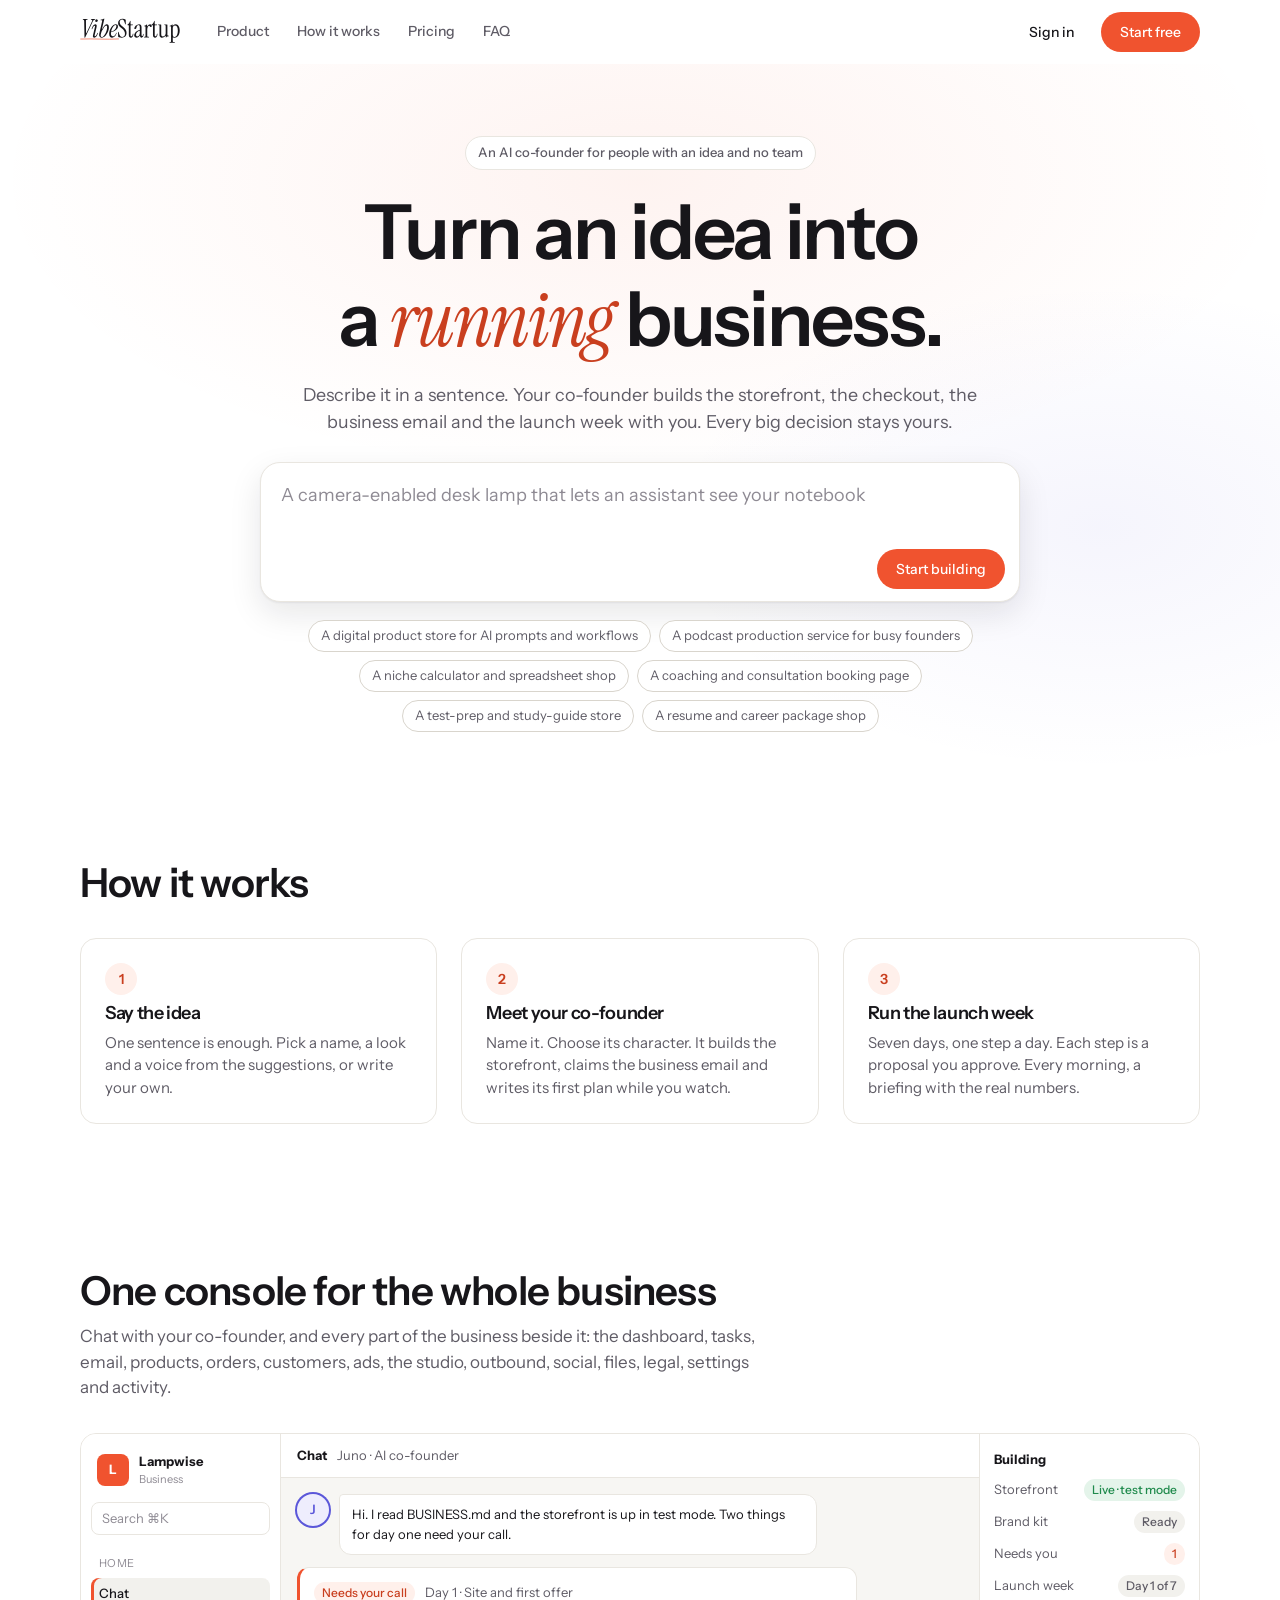
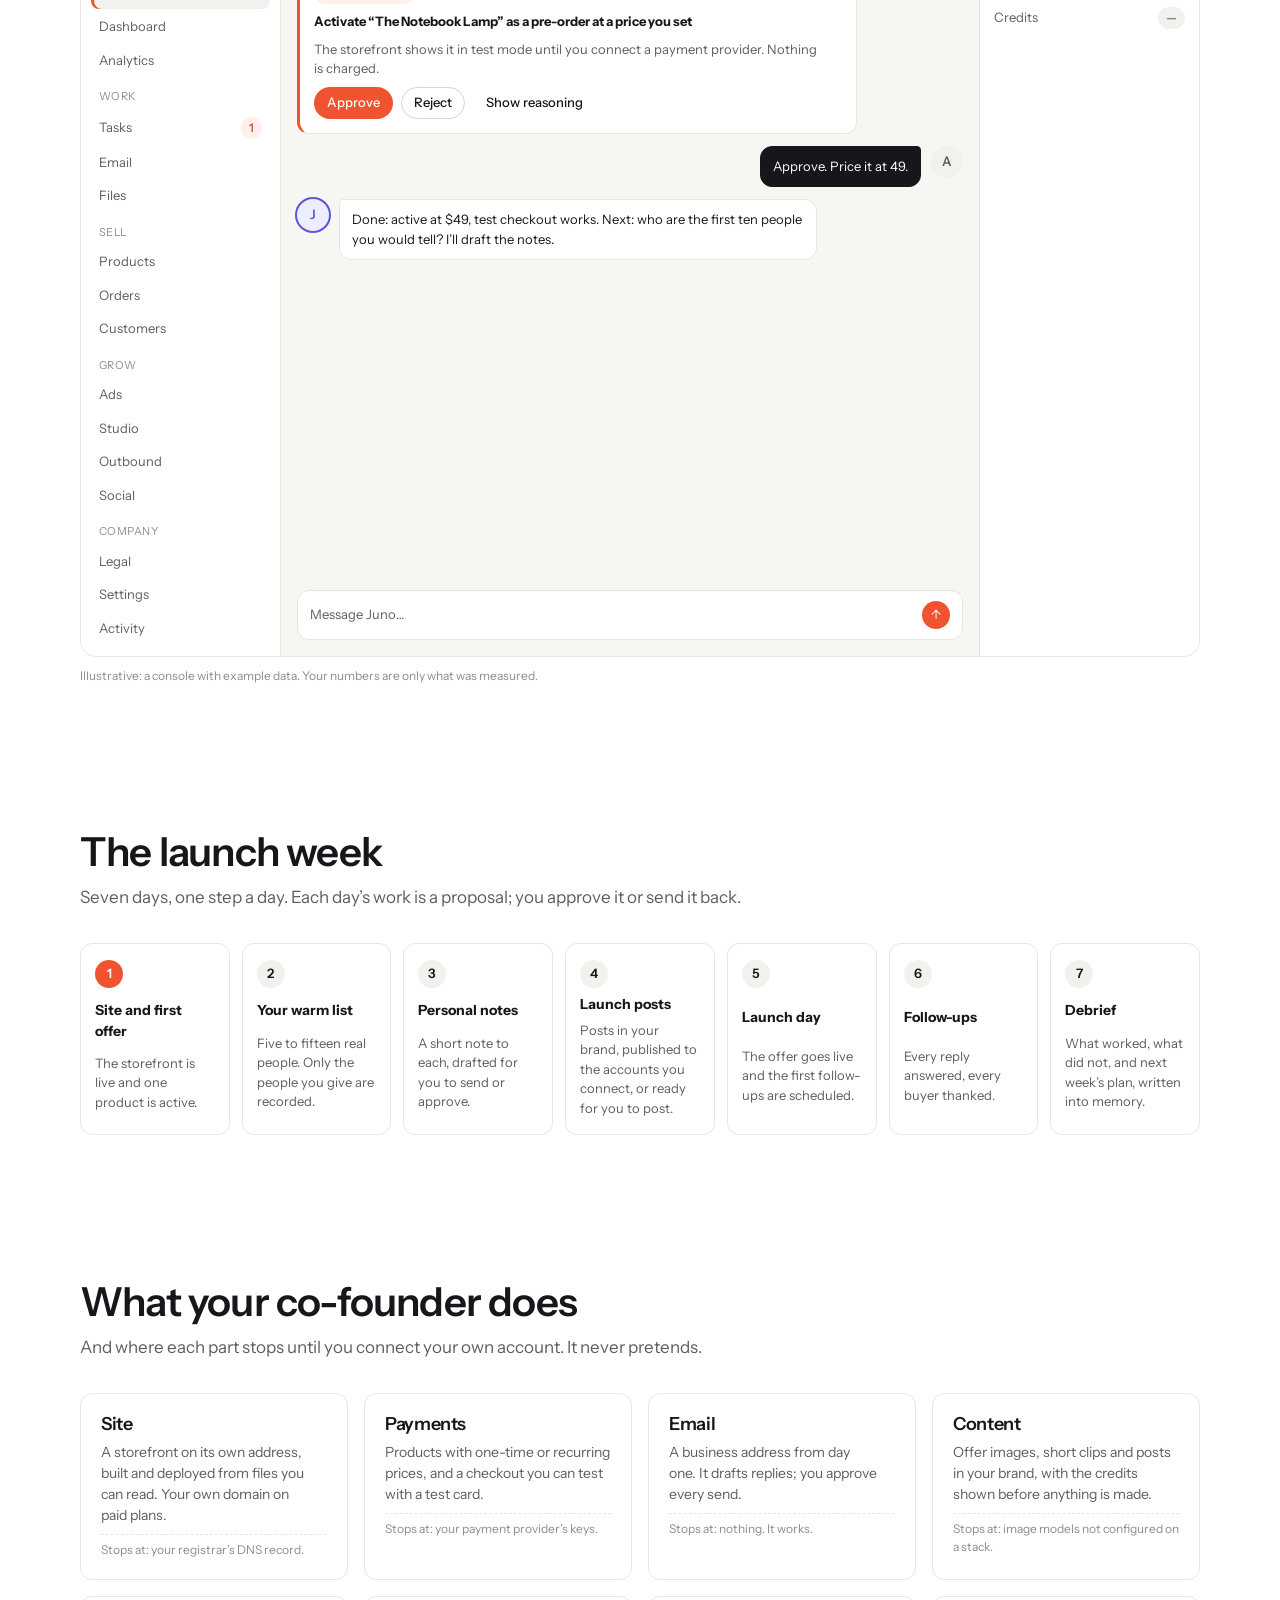
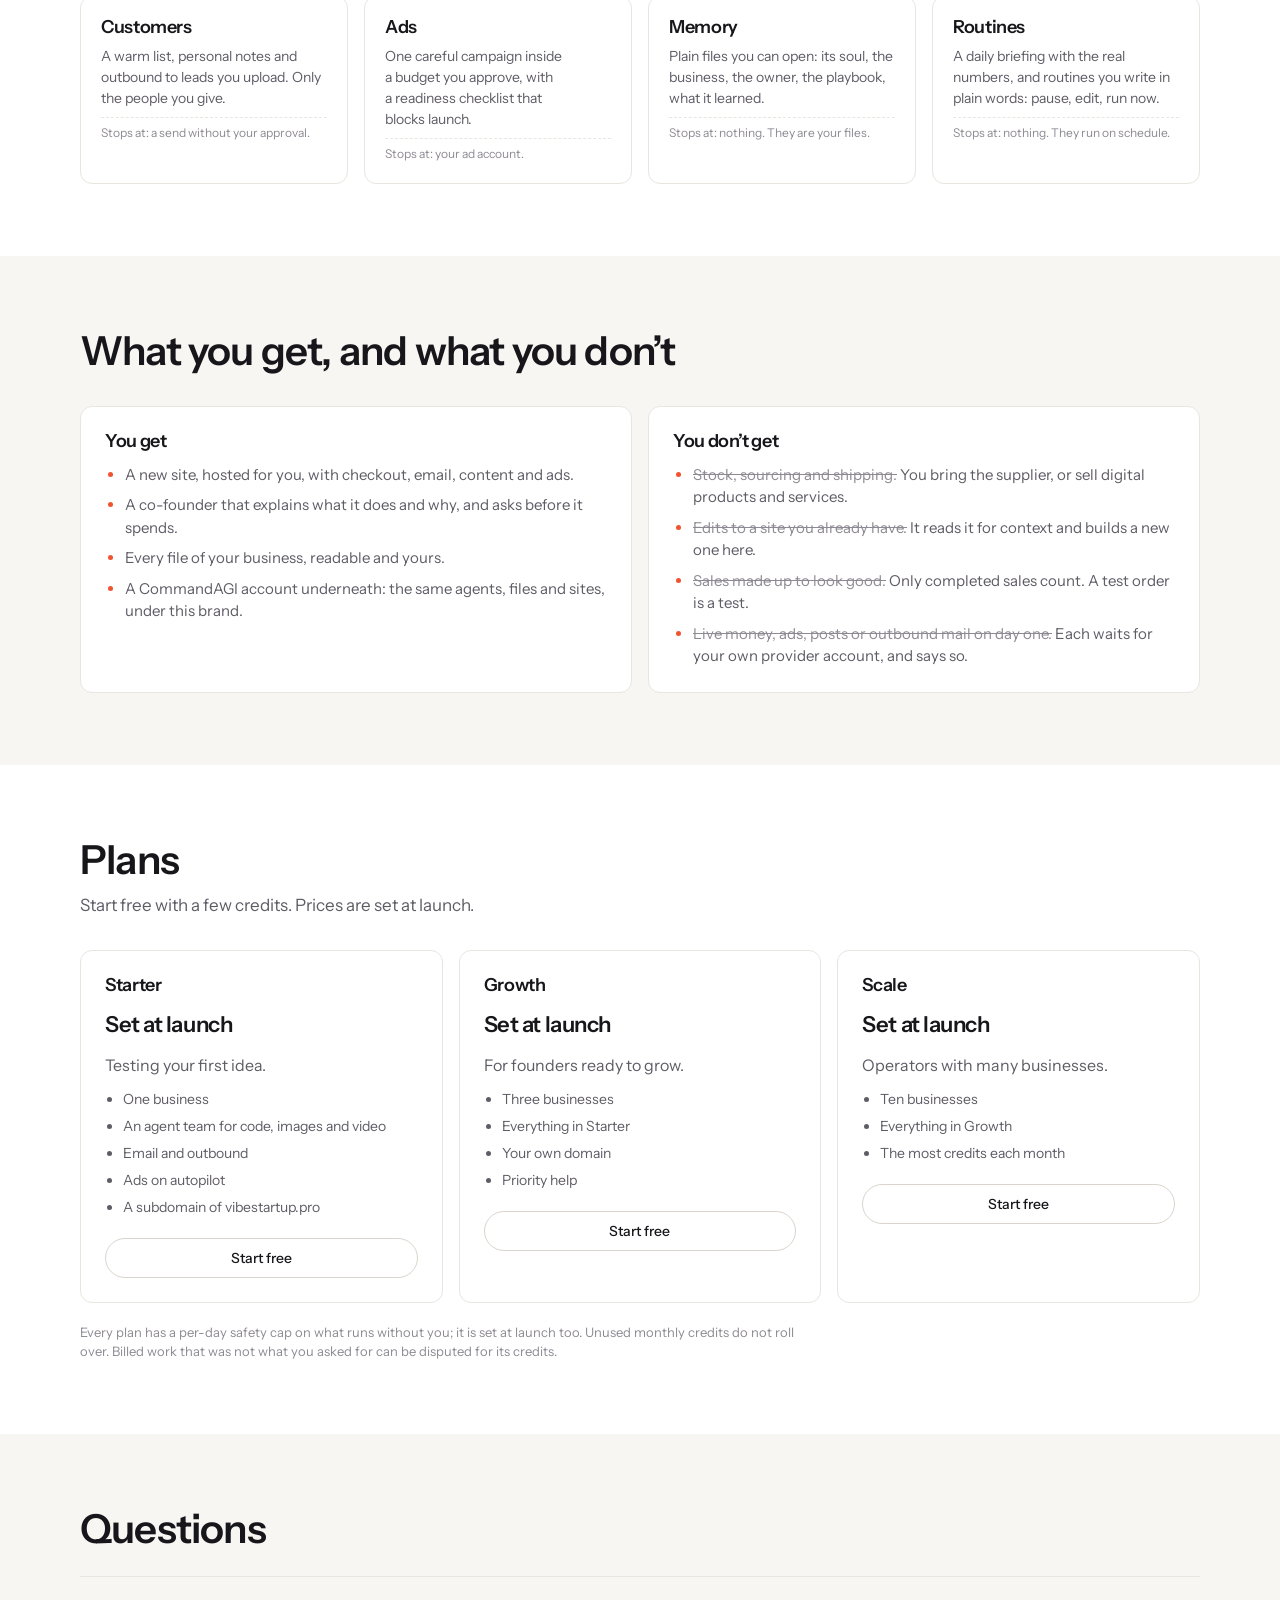
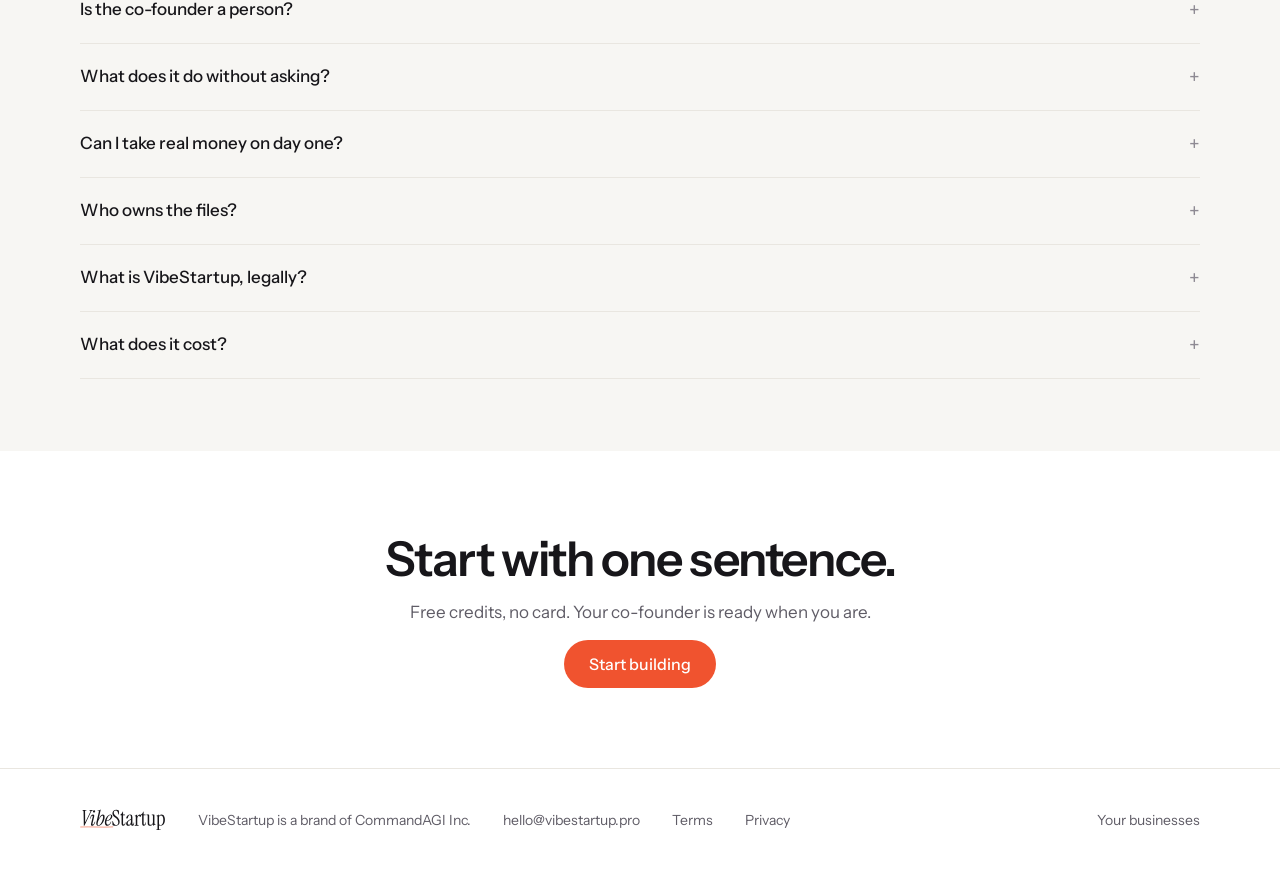
==== commit 74134624: "The public pages of the consumer app: a landing whose idea box sketches the business, the eight-step" ====
--- a/index.html
+++ b/index.html
@@ -1,233 +1,261 @@
 <!doctype html>
-<html lang="en" class="book">
+<html lang="en">
 <head>
 <meta charset="utf-8">
-<meta name="viewport" content="width=device-width, initial-scale=1">
-<meta http-equiv="Content-Security-Policy" content="default-src 'self'; script-src 'self'; style-src 'self' 'unsafe-inline'; img-src 'self' data:; media-src 'self'; connect-src 'self'; object-src 'none'; base-uri 'none'; form-action 'self'">
+<meta name="viewport" content="width=device-width, initial-scale=1, viewport-fit=cover">
+<meta http-equiv="Content-Security-Policy" content="default-src 'self'; script-src 'self'; style-src 'self' 'unsafe-inline'; img-src 'self' data: blob: https:; connect-src 'self' https://api.commandagi.com https://api-dev.commandagi.com http://127.0.0.1:* http://localhost:*; font-src 'self'; object-src 'none'; base-uri 'none'; form-action 'self'">
 <title>VibeStartup: start a real business with an AI co-founder</title>
-<meta name="description" content="VibeStartup is a startup factory: sign up, describe an idea, and an AI co-founder builds and runs a real small business with you. Every big decision stays yours.">
-<meta property="og:title" content="VibeStartup: the book of your business">
-<meta property="og:description" content="Have an idea on Monday. Have a business by Sunday. An AI co-founder writes it with you.">
+<meta name="description" content="Describe an idea in a sentence. Your AI co-founder builds the storefront, the checkout, the business email and the launch week with you. Every big decision stays yours.">
+<meta property="og:title" content="VibeStartup: turn an idea into a running business">
+<meta property="og:description" content="Describe it in a sentence. An AI co-founder builds the storefront, the checkout, the email and the launch week with you.">
 <meta property="og:image" content="https://vibestartup.commandagi.app/og.png">
 <meta property="og:type" content="website">
 <meta name="twitter:card" content="summary_large_image">
-<meta name="theme-color" content="#fff8e9">
-<link rel="preload" href="/fonts/InstrumentSerif-normal-latin.woff2" as="font" type="font/woff2" crossorigin>
-<link rel="preload" href="/fonts/InstrumentSerif-italic-latin.woff2" as="font" type="font/woff2" crossorigin>
+<meta name="theme-color" content="#ffffff" media="(prefers-color-scheme: light)">
+<meta name="theme-color" content="#0f0f12" media="(prefers-color-scheme: dark)">
+<link rel="preload" href="/fonts/InstrumentSans-normal-latin.woff2" as="font" type="font/woff2" crossorigin>
 <link rel="stylesheet" href="/style.css">
-<link rel="stylesheet" href="/book.css">
+<link rel="stylesheet" href="/landing.css">
 <link rel="icon" href="/mark.svg" type="image/svg+xml">
 <link rel="apple-touch-icon" href="/touch-icon.png">
+<script src="/brand.js"></script>
 </head>
 <body>
 <a class="skip" href="#main">Skip to the content</a>
-<header class="running-head">
-  <a class="rh-brand" href="/" aria-label="VibeStartup, home"><img src="/wordmark.svg" alt="VibeStartup" width="148" height="41"></a>
-  <p class="rh-chapter" aria-hidden="true"><i data-chapter>The cover</i></p>
-  <nav class="rh-nav" aria-label="Site">
-    <button type="button" class="rh-link" popovertarget="contents" aria-haspopup="true">Contents</button>
-    <a class="rh-link" href="/startups/" id="signin-link">Your businesses</a>
-    <a class="rh-start" href="#account">Start</a>
-  </nav>
-  <span class="ribbon" aria-hidden="true"></span>
+<header class="site-head" id="head">
+  <div class="wrap">
+    <a class="brand" href="/" aria-label="VibeStartup, home"><picture><source srcset="/wordmark-dark.svg" media="(prefers-color-scheme: dark)"><img src="/wordmark.svg" alt="VibeStartup" width="101" height="28"></picture></a>
+    <nav aria-label="Site">
+      <a href="#product">Product</a>
+      <a href="#how">How it works</a>
+      <a href="#plans">Pricing</a>
+      <a href="#faq">FAQ</a>
+    </nav>
+    <div class="actions">
+      <a class="btn ghost" href="/auth/" id="signin-link">Sign in</a>
+      <a class="btn primary" href="/start/">Start free</a>
+      <button type="button" class="btn icon menu-btn" id="menu-btn" aria-label="Menu" aria-expanded="false"><svg width="18" height="18" viewBox="0 0 24 24" fill="none" stroke="currentColor" stroke-width="1.8" stroke-linecap="round"><path d="M3 12h18M3 6h18M3 18h18"/></svg></button>
+    </div>
+  </div>
+  <div class="top-menu" id="top-menu" hidden>
+    <a href="#product">Product</a><a href="#how">How it works</a><a href="#plans">Pricing</a><a href="#faq">FAQ</a><a href="/auth/">Sign in</a>
+  </div>
 </header>
 
-<div id="contents" popover class="contents">
-  <p class="contents-title">Contents</p>
-  <ol>
-    <li><a href="#cover"><span>The cover</span><i>0</i></a></li>
-    <li><a href="#how"><span>Day one, and the week</span><i>I</i></a></li>
-    <li><a href="#what"><span>What your co-founder does</span><i>II</i></a></li>
-    <li><a href="#honest"><span>Errata: what you don’t get</span><i>II</i></a></li>
-    <li><a href="#plans"><span>Editions</span><i>III</i></a></li>
-    <li><a href="#account"><span>Sign the first page</span><i>IV</i></a></li>
-  </ol>
-</div>
-
 <main id="main">
-  <section class="cover spread" id="cover" data-title="The cover" aria-labelledby="cover-title">
-    <div class="page left">
-      <p class="folio">VibeStartup · a startup factory</p>
-      <h1 id="cover-title">Have an idea on Monday. Have a <em>business</em> by Sunday.</h1>
-      <p class="lede">You write the idea and make the calls only you can make. An AI co-founder builds the rest beside you, and argues in the margins.</p>
-      <form class="notebook" id="sketch" aria-describedby="sketch-note">
-        <label for="idea-line" class="nb-label">My idea</label>
-        <textarea id="idea-line" name="idea" rows="2" maxlength="160" spellcheck="false">A camera-enabled desk lamp that lets an assistant see your notebook</textarea>
-        <div class="nb-actions">
-          <button type="submit" class="pen-btn">Sketch the first page</button>
-          <a class="ink-btn" href="#account" id="start">Start free</a>
-          <a class="rule-btn" href="#how">How it works</a>
+  <section class="hero" id="product" aria-labelledby="hero-title">
+    <div class="wash" aria-hidden="true"></div>
+    <div class="wrap hero-inner">
+      <p class="eyebrow">An AI co-founder for people with an idea and no team</p>
+      <h1 id="hero-title">Turn an idea into a <em>running</em> business.</h1>
+      <p class="lede">Describe it in a sentence. Your co-founder builds the storefront, the checkout, the business email and the launch week with you. Every big decision stays yours.</p>
+
+      <form class="idea-box" id="idea-form" autocomplete="off">
+        <label class="sr-only" for="idea">Describe your business idea</label>
+        <textarea id="idea" name="idea" rows="2" maxlength="240" placeholder="A camera-enabled desk lamp that lets an assistant see your notebook" spellcheck="false"></textarea>
+        <div class="idea-actions">
+          <span class="hint" id="idea-count"></span>
+          <a class="btn primary" id="start" href="/start/">Start building <span aria-hidden="true">→</span></a>
         </div>
       </form>
-    </div>
-    <div class="gutter" aria-hidden="true"></div>
-    <div class="page right" aria-labelledby="sketch-title">
-      <p class="folio">The first page <span class="sr">of the sketched business</span></p>
-      <div class="facing" id="facing" aria-live="polite">
-        <h2 id="sketch-title" class="f-name"><span data-f="name">Lampwise</span></h2>
-        <p class="f-tag" data-f="tag">A desk lamp that sees your notebook.</p>
-        <div class="f-store">
-          <svg class="f-mark" viewBox="0 0 48 48" aria-hidden="true"><path pathLength="1" d="M6 40 L24 8 L42 40 Z"/><path pathLength="1" d="M14 40 L24 22 L34 40"/></svg>
-          <div><b data-f="product">The Notebook Lamp</b><span>Price: yours to set</span></div>
-          <span class="f-buy">Checkout · test mode</span>
-        </div>
-        <ol class="f-tasks">
-          <li data-f="t1">Name it, and draw its mark</li>
-          <li data-f="t2">A storefront on its own address</li>
-          <li data-f="t3">One product, checkout in test mode</li>
-          <li data-f="t4">Write to ten people you know</li>
-        </ol>
-      </div>
-      <p class="f-note" id="sketch-note">A sketch made in your browser by a script; nothing is sent. Your real co-founder starts when you sign the first page.</p>
-    </div>
-    <aside class="margin" aria-label="The co-founder’s margin notes">
-      <p class="note" data-f="n1">Who buys the first one? Name three people.</p>
-      <p class="note" data-f="n2">Who makes the lamps? Sourcing stays with you, or sell it as a pre-order.</p>
-      <p class="note" data-f="n3">One product first. A catalogue can wait.</p>
-    </aside>
-  </section>
-
-  <figure class="film" data-film="clay" data-title="I. Day one">
-    <video muted loop playsinline preload="metadata" poster="/media/clay.webp" aria-hidden="true">
-      <source src="/media/clay.webm" type="video/webm; codecs=av01.0.05M.08">
-      <source src="/media/clay.mp4" type="video/mp4">
-    </video>
-    <img class="film-still" src="/media/clay.webp" alt="" width="1280" height="720" fetchpriority="low">
-    <figcaption><span class="film-num">I</span><span class="film-title">Day one</span><small>Generated film. Not a VibeStartup customer.</small></figcaption>
-  </figure>
-
-  <section class="week" id="how" data-title="I. Day one, and the week" aria-labelledby="how-title">
-    <h2 id="how-title" class="chapter"><span>I.</span> How it works</h2>
-    <ol class="steps-book">
-      <li><p><b>Say the idea.</b> One sentence is enough. Name the business and your co-founder.</p><em class="note">Short ideas get built. Long ones get questions.</em></li>
-      <li><p><b>Day one.</b> The brand, the site, a first product and checkout. Anything big comes to you first.</p><em class="note">I ask before I spend.</em></li>
-      <li><p><b>Launch week.</b> Seven days, one step a day.</p></li>
-      <li><p><b>Every morning.</b> A briefing in chat and by email: visitors, carts, sales, what waits on you, today’s plan.</p><em class="note">Only completed sales are counted.</em></li>
-    </ol>
-    <div class="days" role="list" aria-label="Launch week, one step a day">
-      <div role="listitem"><i>1</i>Site and first offer</div>
-      <div role="listitem"><i>2</i>Your warm list</div>
-      <div role="listitem"><i>3</i>Personal notes</div>
-      <div role="listitem"><i>4</i>Launch posts</div>
-      <div role="listitem"><i>5</i>Launch day</div>
-      <div role="listitem"><i>6</i>Follow-ups</div>
-      <div role="listitem"><i>7</i>The debrief</div>
-    </div>
-  </section>
-
-  <figure class="film" data-film="stitch" data-title="II. What your co-founder does">
-    <video muted loop playsinline preload="none" poster="/media/stitch.webp" aria-hidden="true">
-      <source src="/media/stitch.webm" type="video/webm; codecs=av01.0.05M.08">
-      <source src="/media/stitch.mp4" type="video/mp4">
-    </video>
-    <img class="film-still" src="/media/stitch.webp" alt="" width="1280" height="720" loading="lazy">
-    <figcaption><span class="film-num">II</span><span class="film-title">What your co-founder does</span><small>Generated film. Not a VibeStartup customer.</small></figcaption>
-  </figure>
-
-  <section class="index" id="what" data-title="II. What your co-founder does" aria-labelledby="what-title">
-    <h2 id="what-title" class="chapter"><span>II.</span> Index</h2>
-    <p class="sub">One conversation, and every part of the business beside it. Big decisions come to you. With autopilot on, the rest just happens.</p>
-    <dl class="index-list">
-      <div><dt>Site, built and shipped</dt><dd>its own address, a brand kit, every change tested first</dd></div>
-      <div><dt>Payment</dt><dd>products, subscriptions, checkout; a test buy before the first real one</dd></div>
-      <div><dt>Inbox</dt><dd>a business address; it drafts, you approve every send</dd></div>
-      <div><dt>Content</dt><dd>offer images, short videos, posts; the credits shown before anything is made</dd></div>
-      <div><dt>Customers</dt><dd>a warm list, outbound, posts, one careful ad campaign inside your budget</dd></div>
-      <div><dt>Memory</dt><dd>plain files you can read: its soul, its owner, its playbook, its memory</dd></div>
-    </dl>
-  </section>
-
-  <section class="errata" id="honest" data-title="II. Errata" aria-labelledby="honest-title">
-    <h2 id="honest-title" class="chapter small-chapter">Errata: what you get, and what you don’t</h2>
-    <div class="errata-cols">
-      <div>
-        <h3>You get</h3>
-        <ul>
-          <li>A new site, hosted for you, with checkout, email, ads and content.</li>
-          <li>A co-founder that explains what it does and why.</li>
-          <li>Every file of your business, readable and yours.</li>
-        </ul>
-      </div>
-      <div>
-        <h3>You don’t get</h3>
-        <ul class="struck">
-          <li><s>Stock, sourcing and shipping.</s> <em>You bring the supplier, or sell digital products and services.</em></li>
-          <li><s>Edits to the site you have.</s> <em>It reads it for context and builds a new one here.</em></li>
-          <li><s>Sales made up to look good.</s> <em>Only completed sales count.</em></li>
-          <li><s>Live money, ads, posts or email on day one.</s> <em>Each waits for your own provider account, and says so.</em></li>
-        </ul>
-      </div>
-    </div>
-  </section>
-
-  <figure class="film" data-film="dough" data-title="III. Editions">
-    <video muted loop playsinline preload="none" poster="/media/dough.webp" aria-hidden="true">
-      <source src="/media/dough.webm" type="video/webm; codecs=av01.0.05M.08">
-      <source src="/media/dough.mp4" type="video/mp4">
-    </video>
-    <img class="film-still" src="/media/dough.webp" alt="" width="1280" height="720" loading="lazy">
-    <figcaption><span class="film-num">III</span><span class="film-title">Editions</span><small>Generated film. Not a VibeStartup customer.</small></figcaption>
-  </figure>
-
-  <section class="editions" id="plans" data-title="III. Editions" aria-labelledby="plans-title">
-    <h2 id="plans-title" class="chapter"><span>III.</span> Plans</h2>
-    <p class="sub">Start free with a few credits. Prices are set at launch.</p>
-    <div class="ed-list">
-      <article><h3>Starter</h3><p class="ed-price">Price set at launch</p><p>One business. Coding, image and video work. Email and outbound. Ads on autopilot. A subdomain of vibestartup.pro.</p></article>
-      <article><h3>Growth</h3><p class="ed-price">Price set at launch</p><p>Three businesses. Everything in Starter. Your own domain. Priority help.</p></article>
-      <article><h3>Scale</h3><p class="ed-price">Price set at launch</p><p>Ten businesses. Everything in Growth. The most credits each month.</p></article>
-    </div>
-  </section>
-
-  <figure class="film" data-film="parcel" data-title="IV. Sign the first page">
-    <video muted loop playsinline preload="none" poster="/media/parcel.webp" aria-hidden="true">
-      <source src="/media/parcel.webm" type="video/webm; codecs=av01.0.05M.08">
-      <source src="/media/parcel.mp4" type="video/mp4">
-    </video>
-    <img class="film-still" src="/media/parcel.webp" alt="" width="1280" height="720" loading="lazy">
-    <figcaption><span class="film-num">IV</span><span class="film-title">Sign the first page</span><small>Generated film. Not a VibeStartup customer.</small></figcaption>
-  </figure>
-
-  <section class="bookplate-wrap" id="account" data-title="IV. Sign the first page" aria-labelledby="account-title">
-    <form class="bookplate" data-auth="signup" id="signup">
-      <p class="ex-libris">Ex libris</p>
-      <h2 id="account-title">Create your account</h2>
-      <p class="plate-sub">Free credits to start. No card. Prices are set at launch.</p>
-      <label class="line">Your name<input name="name" autocomplete="name" required placeholder="Ada Lovelace"></label>
-      <label class="line">Email<input name="email" type="email" autocomplete="email" required placeholder="you@example.com"></label>
-      <label class="line">Password<input name="password" type="password" autocomplete="new-password" minlength="8" required placeholder="At least 8 characters"></label>
-      <label class="line">Your first idea <small>optional: your co-founder starts on it now</small><textarea name="idea" rows="2" placeholder="A camera-enabled desk lamp that lets an assistant see your notebook"></textarea></label>
-      <p class="error" role="alert" data-error></p>
-      <button class="ink-btn" type="submit">Create my account</button>
-    </form>
-    <form class="signin" data-auth="signin" id="signin">
-      <h3>Already have an account?</h3>
-      <label class="line">Email<input name="email" type="email" autocomplete="email" required></label>
-      <label class="line">Password<input name="password" type="password" autocomplete="current-password" required></label>
-      <p class="error" role="alert" data-error></p>
-      <button class="rule-btn" type="submit">Sign in</button>
-      <p class="plate-sub">One account runs as many businesses as your plan allows.</p>
-    </form>
+      <div class="chips" id="chips" aria-label="Example ideas"></div>
+
+      <div class="sketch" id="sketch" aria-live="polite" hidden>
+        <div class="sk-head">
+          <span class="sk-mark" data-f="mark" aria-hidden="true"></span>
+          <div class="grow">
+            <h2 class="sk-name" data-f="name">Lampwise</h2>
+            <p class="sk-tag muted" data-f="tagline">A desk lamp that sees your notebook.</p>
+          </div>
+          <div class="sk-swatches" data-f="swatches" aria-label="Brand colours"></div>
+        </div>
+        <div class="sk-grid">
+          <div class="sk-store">
+            <p class="sk-label">Storefront</p>
+            <div class="sk-product">
+              <b data-f="product">The Notebook Lamp</b>
+              <span class="muted">Price: yours to set</span>
+              <span class="badge warn">Checkout · test mode</span>
+            </div>
+            <p class="hint" data-f="url">yourbusiness.commandagi.app</p>
+          </div>
+          <div class="sk-week">
+            <p class="sk-label">Launch week</p>
+            <ol class="sk-days">
+              <li data-f="day-1"><i>1</i>Site and first offer</li>
+              <li data-f="day-2"><i>2</i>Your warm list</li>
+              <li data-f="day-3"><i>3</i>Personal notes</li>
+              <li data-f="day-4"><i>4</i>Launch posts</li>
+              <li data-f="day-5"><i>5</i>Launch day</li>
+              <li data-f="day-6"><i>6</i>Follow-ups</li>
+              <li data-f="day-7"><i>7</i>Debrief</li>
+            </ol>
+          </div>
+          <div class="sk-cof">
+            <p class="sk-label">Your co-founder</p>
+            <div class="sk-msg"><span class="avatar cofounder" data-f="cof-initial">J</span><p data-f="cof-line">Who buys the first one? Name three people, and we start there.</p></div>
+          </div>
+        </div>
+        <p class="sketch-note illustrative" id="sketch-note">A sketch made in your browser by a script. Nothing was sent. Your real co-founder starts when you create the business.</p>
+      </div>
+    </div>
+  </section>
+
+  <section class="band" id="how" aria-labelledby="how-title">
+    <div class="wrap">
+      <h2 id="how-title" class="h-section">How it works</h2>
+      <ol class="steps">
+        <li><span class="num">1</span><h3>Say the idea</h3><p>One sentence is enough. Pick a name, a look and a voice from the suggestions, or write your own.</p></li>
+        <li><span class="num">2</span><h3>Meet your co-founder</h3><p>Name it. Choose its character. It builds the storefront, claims the business email and writes its first plan while you watch.</p></li>
+        <li><span class="num">3</span><h3>Run the launch week</h3><p>Seven days, one step a day. Each step is a proposal you approve. Every morning, a briefing with the real numbers.</p></li>
+      </ol>
+    </div>
+  </section>
+
+  <section class="console-section" aria-labelledby="console-title">
+    <div class="wrap">
+      <div class="section-head">
+        <h2 id="console-title" class="h-section">One console for the whole business</h2>
+        <p class="sub">Chat with your co-founder, and every part of the business beside it: the dashboard, tasks, email, products, orders, customers, ads, the studio, outbound, social, files, legal, settings and activity.</p>
+      </div>
+      <figure class="mock-frame" aria-label="The console, illustrative">
+        <div class="mock" aria-hidden="true">
+          <div class="mock-rail">
+            <div class="mock-biz"><span class="mock-mark">L</span><div><b>Lampwise</b><small>Business</small></div></div>
+            <div class="mock-search">Search ⌘K</div>
+            <div class="mock-group">Home</div>
+            <div class="mock-tab on">Chat</div><div class="mock-tab">Dashboard</div><div class="mock-tab">Analytics</div>
+            <div class="mock-group">Work</div>
+            <div class="mock-tab">Tasks <span class="badge accent">1</span></div><div class="mock-tab">Email</div><div class="mock-tab">Files</div>
+            <div class="mock-group">Sell</div>
+            <div class="mock-tab">Products</div><div class="mock-tab">Orders</div><div class="mock-tab">Customers</div>
+            <div class="mock-group">Grow</div>
+            <div class="mock-tab">Ads</div><div class="mock-tab">Studio</div><div class="mock-tab">Outbound</div><div class="mock-tab">Social</div>
+            <div class="mock-group">Company</div>
+            <div class="mock-tab">Legal</div><div class="mock-tab">Settings</div><div class="mock-tab">Activity</div>
+          </div>
+          <div class="mock-main">
+            <div class="mock-top"><b>Chat</b><span class="muted">Juno · AI co-founder</span></div>
+            <div class="mock-chat">
+              <div class="mock-msg cof"><span class="avatar cofounder">J</span><div><p>Hi. I read BUSINESS.md and the storefront is up in test mode. Two things for day one need your call.</p></div></div>
+              <div class="mock-card">
+                <div class="mock-card-head"><span class="badge accent">Needs your call</span><span class="muted">Day 1 · Site and first offer</span></div>
+                <b>Activate “The Notebook Lamp” as a pre-order at a price you set</b>
+                <p class="muted">The storefront shows it in test mode until you connect a payment provider. Nothing is charged.</p>
+                <div class="mock-actions"><span class="btn primary sm">Approve</span><span class="btn quiet sm">Reject</span><span class="btn ghost sm">Show reasoning</span></div>
+              </div>
+              <div class="mock-msg me"><div><p>Approve. Price it at 49.</p></div><span class="avatar">A</span></div>
+              <div class="mock-msg cof"><span class="avatar cofounder">J</span><div><p>Done: active at $49, test checkout works. Next: who are the first ten people you would tell? I’ll draft the notes.</p></div></div>
+            </div>
+            <div class="mock-composer"><span class="muted">Message Juno…</span><span class="mock-send">↑</span></div>
+          </div>
+          <div class="mock-side">
+            <b>Building</b>
+            <div class="mock-side-row"><span>Storefront</span><span class="badge ok">Live · test mode</span></div>
+            <div class="mock-side-row"><span>Brand kit</span><span class="badge">Ready</span></div>
+            <div class="mock-side-row"><span>Needs you</span><span class="badge accent">1</span></div>
+            <div class="mock-side-row"><span>Launch week</span><span class="badge">Day 1 of 7</span></div>
+            <div class="mock-side-row"><span>Credits</span><span class="badge">—</span></div>
+          </div>
+        </div>
+        <figcaption class="illustrative">Illustrative: a console with example data. Your numbers are only what was measured.</figcaption>
+      </figure>
+    </div>
+  </section>
+
+  <section class="band" id="week" aria-labelledby="week-title">
+    <div class="wrap">
+      <div class="section-head">
+        <h2 id="week-title" class="h-section">The launch week</h2>
+        <p class="sub">Seven days, one step a day. Each day’s work is a proposal; you approve it or send it back.</p>
+      </div>
+      <ol class="week">
+        <li><i>1</i><b>Site and first offer</b><p>The storefront is live and one product is active.</p></li>
+        <li><i>2</i><b>Your warm list</b><p>Five to fifteen real people. Only the people you give are recorded.</p></li>
+        <li><i>3</i><b>Personal notes</b><p>A short note to each, drafted for you to send or approve.</p></li>
+        <li><i>4</i><b>Launch posts</b><p>Posts in your brand, published to the accounts you connect, or ready for you to post.</p></li>
+        <li><i>5</i><b>Launch day</b><p>The offer goes live and the first follow-ups are scheduled.</p></li>
+        <li><i>6</i><b>Follow-ups</b><p>Every reply answered, every buyer thanked.</p></li>
+        <li><i>7</i><b>Debrief</b><p>What worked, what did not, and next week’s plan, written into memory.</p></li>
+      </ol>
+    </div>
+  </section>
+
+  <section class="caps" id="what" aria-labelledby="what-title">
+    <div class="wrap">
+      <div class="section-head">
+        <h2 id="what-title" class="h-section">What your co-founder does</h2>
+        <p class="sub">And where each part stops until you connect your own account. It never pretends.</p>
+      </div>
+      <div class="cap-grid">
+        <article><h3>Site</h3><p>A storefront on its own address, built and deployed from files you can read. Your own domain on paid plans.</p><small>Stops at: your registrar’s DNS record.</small></article>
+        <article><h3>Payments</h3><p>Products with one-time or recurring prices, and a checkout you can test with a test card.</p><small>Stops at: your payment provider’s keys.</small></article>
+        <article><h3>Email</h3><p>A business address from day one. It drafts replies; you approve every send.</p><small>Stops at: nothing. It works.</small></article>
+        <article><h3>Content</h3><p>Offer images, short clips and posts in your brand, with the credits shown before anything is made.</p><small>Stops at: image models not configured on a stack.</small></article>
+        <article><h3>Customers</h3><p>A warm list, personal notes and outbound to leads you upload. Only the people you give.</p><small>Stops at: a send without your approval.</small></article>
+        <article><h3>Ads</h3><p>One careful campaign inside a budget you approve, with a readiness checklist that blocks launch.</p><small>Stops at: your ad account.</small></article>
+        <article><h3>Memory</h3><p>Plain files you can open: its soul, the business, the owner, the playbook, what it learned.</p><small>Stops at: nothing. They are your files.</small></article>
+        <article><h3>Routines</h3><p>A daily briefing with the real numbers, and routines you write in plain words: pause, edit, run now.</p><small>Stops at: nothing. They run on schedule.</small></article>
+      </div>
+    </div>
+  </section>
+
+  <section class="band honest" aria-labelledby="honest-title">
+    <div class="wrap">
+      <h2 id="honest-title" class="h-section">What you get, and what you don’t</h2>
+      <div class="honest-cols">
+        <div class="card"><h3>You get</h3><ul><li>A new site, hosted for you, with checkout, email, content and ads.</li><li>A co-founder that explains what it does and why, and asks before it spends.</li><li>Every file of your business, readable and yours.</li><li>A CommandAGI account underneath: the same agents, files and sites, under this brand.</li></ul></div>
+        <div class="card"><h3>You don’t get</h3><ul class="struck"><li><s>Stock, sourcing and shipping.</s> You bring the supplier, or sell digital products and services.</li><li><s>Edits to a site you already have.</s> It reads it for context and builds a new one here.</li><li><s>Sales made up to look good.</s> Only completed sales count. A test order is a test.</li><li><s>Live money, ads, posts or outbound mail on day one.</s> Each waits for your own provider account, and says so.</li></ul></div>
+      </div>
+    </div>
+  </section>
+
+  <section class="plans" id="plans" aria-labelledby="plans-title">
+    <div class="wrap">
+      <div class="section-head">
+        <h2 id="plans-title" class="h-section">Plans</h2>
+        <p class="sub">Start free with a few credits. Prices are set at launch.</p>
+      </div>
+      <div class="plan-grid">
+        <article class="card"><h3>Starter</h3><p class="price">Set at launch</p><p class="muted">Testing your first idea.</p><ul><li>One business</li><li>An agent team for code, images and video</li><li>Email and outbound</li><li>Ads on autopilot</li><li>A subdomain of vibestartup.pro</li></ul><a class="btn quiet full" href="/start/">Start free</a></article>
+        <article class="card"><h3>Growth</h3><p class="price">Set at launch</p><p class="muted">For founders ready to grow.</p><ul><li>Three businesses</li><li>Everything in Starter</li><li>Your own domain</li><li>Priority help</li></ul><a class="btn quiet full" href="/start/">Start free</a></article>
+        <article class="card"><h3>Scale</h3><p class="price">Set at launch</p><p class="muted">Operators with many businesses.</p><ul><li>Ten businesses</li><li>Everything in Growth</li><li>The most credits each month</li></ul><a class="btn quiet full" href="/start/">Start free</a></article>
+      </div>
+      <p class="hint plans-note">Every plan has a per-day safety cap on what runs without you; it is set at launch too. Unused monthly credits do not roll over. Billed work that was not what you asked for can be disputed for its credits.</p>
+    </div>
+  </section>
+
+  <section class="band faq" id="faq" aria-labelledby="faq-title">
+    <div class="wrap">
+      <h2 id="faq-title" class="h-section">Questions</h2>
+      <details><summary>Is the co-founder a person?</summary><p>No. It is an AI agent that runs on CommandAGI, and it says so to you and to anyone it writes to. It has tools over your files, your tasks, your routines and your storefront, and nothing else.</p></details>
+      <details><summary>What does it do without asking?</summary><p>With autopilot off, it proposes and waits. With autopilot on, it does routine work inside the limits you set and reports what it did. Spend, public posts, changes to the live site, contact lists and legal filings always wait for you.</p></details>
+      <details><summary>Can I take real money on day one?</summary><p>The checkout runs in test mode until you add your payment provider’s keys in Settings. A test order is marked as a test everywhere and never counts as a sale.</p></details>
+      <details><summary>Who owns the files?</summary><p>You do. A business is a folder in your CommandAGI Drive: the record, the co-founder’s memory, products, orders, leads, tasks. You can open every file.</p></details>
+      <details><summary>What is VibeStartup, legally?</summary><p>A brand of CommandAGI Inc, a Delaware C corporation. Your account is a CommandAGI account; CommandAGI’s terms and privacy policy apply.</p></details>
+      <details><summary>What does it cost?</summary><p>Prices are set at launch. Until then you start with free credits, and every plan page says “set at launch”.</p></details>
+    </div>
+  </section>
+
+  <section class="cta" aria-labelledby="cta-title">
+    <div class="wrap cta-inner">
+      <h2 id="cta-title">Start with one sentence.</h2>
+      <p class="sub">Free credits, no card. Your co-founder is ready when you are.</p>
+      <a class="btn primary lg" href="/start/">Start building</a>
+    </div>
   </section>
 </main>
 
-<footer class="colophon">
-  <p class="colo-mark"><img src="/wordmark.svg" alt="VibeStartup" width="148" height="41"></p>
-  <p>Colophon. Set in Instrument Serif and Instrument Sans. The films are generated (fal); no customer is shown. Written at vibestartup.pro · <a href="mailto:hello@vibestartup.pro">hello@vibestartup.pro</a></p>
-  <p class="foot-right"><a href="/startups/">Your businesses</a> · <a href="#plans">Plans</a>
-    <button type="button" class="langbtn" data-lang aria-haspopup="dialog" aria-label="Language">A/文</button></p>
+<footer class="site-foot">
+  <div class="wrap">
+    <picture><source srcset="/wordmark-dark.svg" media="(prefers-color-scheme: dark)"><img src="/wordmark.svg" alt="VibeStartup" width="86" height="24"></picture>
+    <span>VibeStartup is a brand of CommandAGI Inc.</span>
+    <a href="mailto:hello@vibestartup.pro">hello@vibestartup.pro</a>
+    <a href="https://commandagi.com/terms" rel="noopener">Terms</a>
+    <a href="https://commandagi.com/privacy" rel="noopener">Privacy</a>
+    <a href="/home/" class="right">Your businesses</a>
+  </div>
 </footer>
-
-<dialog id="lang-dialog" aria-labelledby="lang-title">
-  <h2 id="lang-title">Language</h2>
-  <ul class="langlist">
-    <li><a href="/" hreflang="en" lang="en" aria-current="true">English</a></li>
-    <li><a href="/es/" hreflang="es" lang="es">Español</a></li>
-    <li><a href="/zh/" hreflang="zh-Hans" lang="zh-Hans">简体中文</a></li>
-  </ul>
-  <form method="dialog"><button class="rule-btn">Close</button></form>
-</dialog>
-<script type="module" src="/site.js"></script>
-<script type="module" src="/book.js"></script>
+<script type="module" src="/landing.js"></script>
 </body>
 </html>
--- a/style.css
+++ b/style.css
@@ -1,137 +1,214 @@
-/* VibeStartup's house style: the book (redesign/DESIGN.md). Ivory paper, ink, the editor's tomato pen, cobalt sparingly; Instrument Serif and Instrument Sans; square corners. The console and the account pages use these tokens; the landing adds book.css. */
+/* VibeStartup: the tokens and base components every page shares (docs/DESIGN.md). Instrument Sans for text, the
+   serif italic only in the wordmark; one accent; hairlines separate, only floating things carry a shadow. */
 @font-face { font-family: "Instrument Sans"; font-style: italic; font-weight: 400 700; font-stretch: 75% 100%; font-display: swap; src: url("/fonts/InstrumentSans-italic-latin-ext.woff2") format("woff2"); unicode-range: U+0100-02BA, U+02BD-02C5, U+02C7-02CC, U+02CE-02D7, U+02DD-02FF, U+0304, U+0308, U+0329, U+1D00-1DBF, U+1E00-1E9F, U+1EF2-1EFF, U+2020, U+20A0-20AB, U+20AD-20C4, U+2113, U+2C60-2C7F, U+A720-A7FF; }
 @font-face { font-family: "Instrument Sans"; font-style: italic; font-weight: 400 700; font-stretch: 75% 100%; font-display: swap; src: url("/fonts/InstrumentSans-italic-latin.woff2") format("woff2"); unicode-range: U+0000-00FF, U+0131, U+0152-0153, U+02BB-02BC, U+02C6, U+02DA, U+02DC, U+0304, U+0308, U+0329, U+2000-206F, U+20AC, U+2122, U+2191, U+2193, U+2212, U+2215, U+FEFF, U+FFFD; }
 @font-face { font-family: "Instrument Sans"; font-style: normal; font-weight: 400 700; font-stretch: 75% 100%; font-display: swap; src: url("/fonts/InstrumentSans-normal-latin-ext.woff2") format("woff2"); unicode-range: U+0100-02BA, U+02BD-02C5, U+02C7-02CC, U+02CE-02D7, U+02DD-02FF, U+0304, U+0308, U+0329, U+1D00-1DBF, U+1E00-1E9F, U+1EF2-1EFF, U+2020, U+20A0-20AB, U+20AD-20C4, U+2113, U+2C60-2C7F, U+A720-A7FF; }
 @font-face { font-family: "Instrument Sans"; font-style: normal; font-weight: 400 700; font-stretch: 75% 100%; font-display: swap; src: url("/fonts/InstrumentSans-normal-latin.woff2") format("woff2"); unicode-range: U+0000-00FF, U+0131, U+0152-0153, U+02BB-02BC, U+02C6, U+02DA, U+02DC, U+0304, U+0308, U+0329, U+2000-206F, U+20AC, U+2122, U+2191, U+2193, U+2212, U+2215, U+FEFF, U+FFFD; }
-@font-face { font-family: "Instrument Serif"; font-style: italic; font-weight: 400; font-display: swap; src: url("/fonts/InstrumentSerif-italic-latin-ext.woff2") format("woff2"); unicode-range: U+0100-02BA, U+02BD-02C5, U+02C7-02CC, U+02CE-02D7, U+02DD-02FF, U+0304, U+0308, U+0329, U+1D00-1DBF, U+1E00-1E9F, U+1EF2-1EFF, U+2020, U+20A0-20AB, U+20AD-20C4, U+2113, U+2C60-2C7F, U+A720-A7FF; }
 @font-face { font-family: "Instrument Serif"; font-style: italic; font-weight: 400; font-display: swap; src: url("/fonts/InstrumentSerif-italic-latin.woff2") format("woff2"); unicode-range: U+0000-00FF, U+0131, U+0152-0153, U+02BB-02BC, U+02C6, U+02DA, U+02DC, U+0304, U+0308, U+0329, U+2000-206F, U+20AC, U+2122, U+2191, U+2193, U+2212, U+2215, U+FEFF, U+FFFD; }
-@font-face { font-family: "Instrument Serif"; font-style: normal; font-weight: 400; font-display: swap; src: url("/fonts/InstrumentSerif-normal-latin-ext.woff2") format("woff2"); unicode-range: U+0100-02BA, U+02BD-02C5, U+02C7-02CC, U+02CE-02D7, U+02DD-02FF, U+0304, U+0308, U+0329, U+1D00-1DBF, U+1E00-1E9F, U+1EF2-1EFF, U+2020, U+20A0-20AB, U+20AD-20C4, U+2113, U+2C60-2C7F, U+A720-A7FF; }
-@font-face { font-family: "Instrument Serif"; font-style: normal; font-weight: 400; font-display: swap; src: url("/fonts/InstrumentSerif-normal-latin.woff2") format("woff2"); unicode-range: U+0000-00FF, U+0131, U+0152-0153, U+02BB-02BC, U+02C6, U+02DA, U+02DC, U+0304, U+0308, U+0329, U+2000-206F, U+20AC, U+2122, U+2191, U+2193, U+2212, U+2215, U+FEFF, U+FFFD; }
-/* metric-matched fallbacks, so the swap to the house faces does not move the page */
-@font-face { font-family: "Instrument Serif Fallback"; src: local("Georgia"), local("Times New Roman"), local("Liberation Serif"); size-adjust: 88%; ascent-override: 98%; descent-override: 26%; }
 @font-face { font-family: "Instrument Sans Fallback"; src: local("Arial"), local("Helvetica"), local("Liberation Sans"); size-adjust: 97%; ascent-override: 96%; descent-override: 25%; }
+
 :root {
-  --bg: #fff8e9;
-  --surface: #fffcf4;
-  --soft: #f6ecd6;
-  --line: #e2d7bf;
-  --text: #212121;
-  --muted: #6b645a;
-  --ink: #212121;
-  --ink-text: #fff8e9;
-  --accent: #b23a22;
-  --accent-soft: #fde1d8;
-  --accent-text: #ffffff;
-  --ok: #2f7d4f;
-  --ok-soft: #e3f2e8;
-  --warn: #8a5a00;
-  --warn-soft: #fbf0d4;
-  --bad: #b3261e;
-  --focus: #2752ed;
-  --serif: "Instrument Serif", "Instrument Serif Fallback", Georgia, serif;
+  --bg: #ffffff;
+  --canvas: #f7f6f3;
+  --surface: #ffffff;
+  --surface-2: #f2f1ed;
+  --ink: #17161a;
+  --ink-2: #5f5c66;
+  --ink-3: #8e8a93;
+  --line: #e9e6e0;
+  --line-2: #d9d5cd;
+  --accent: #f0532f;
+  --accent-ink: #ffffff;
+  --accent-soft: #fff0eb;
+  --accent-deep: #c93f1f;
+  --cofounder: #5b57d9;
+  --cofounder-soft: #eeedfd;
+  --ok: #1f8a4c;
+  --ok-soft: #e4f4ea;
+  --warn: #b7791f;
+  --warn-soft: #fbf1dc;
+  --bad: #c8321f;
+  --bad-soft: #fde6e2;
+  --focus: #5b57d9;
   --sans: "Instrument Sans", "Instrument Sans Fallback", Arial, sans-serif;
+  --serif: "Instrument Serif", Georgia, serif;
   --mono: ui-monospace, "SF Mono", Menlo, Consolas, monospace;
-  --radius: 0;
+  --r-control: 8px;
+  --r-card: 12px;
+  --r-panel: 16px;
+  --r-hero: 20px;
+  --shadow-float: 0 1px 2px rgba(23, 22, 26, .06), 0 12px 32px rgba(23, 22, 26, .10);
+  --shadow-modal: 0 24px 80px rgba(23, 22, 26, .28), 0 2px 8px rgba(23, 22, 26, .10);
+  --ease: cubic-bezier(.2, .7, .2, 1);
   color-scheme: light dark;
 }
 @media (prefers-color-scheme: dark) {
   :root {
-    --bg: #1c1b19;
-    --surface: #242320;
-    --soft: #2d2b27;
-    --line: #3d3a34;
-    --text: #f3ead6;
-    --muted: #b3aa98;
-    --ink: #fff8e9;
-    --ink-text: #212121;
-    --accent: #f36c50;
-    --accent-soft: #3d231c;
-    --accent-text: #212121;
-    --ok: #7dd3a0;
-    --ok-soft: #1f3327;
-    --warn: #f3c86b;
-    --warn-soft: #3a2f16;
-    --bad: #ff8a80;
-    --focus: #8ea6ff;
+    --bg: #0f0f12;
+    --canvas: #16161a;
+    --surface: #1d1d22;
+    --surface-2: #24242a;
+    --ink: #f2f1ee;
+    --ink-2: #a3a09b;
+    --ink-3: #6f6c74;
+    --line: #2a2a31;
+    --line-2: #37363e;
+    --accent: #ff6a47;
+    --accent-ink: #17161a;
+    --accent-soft: #3a1f17;
+    --accent-deep: #ff8466;
+    --cofounder: #8b87ff;
+    --cofounder-soft: #26254a;
+    --ok: #5dc389;
+    --ok-soft: #173424;
+    --warn: #e2b05a;
+    --warn-soft: #3a2d14;
+    --bad: #ff7a68;
+    --bad-soft: #3d1b16;
+    --focus: #8b87ff;
+    --shadow-float: 0 1px 2px rgba(0, 0, 0, .4), 0 12px 32px rgba(0, 0, 0, .5);
+    --shadow-modal: 0 24px 80px rgba(0, 0, 0, .7), 0 2px 8px rgba(0, 0, 0, .5);
   }
 }
 
-* { box-sizing: border-box; }
+*, *::before, *::after { box-sizing: border-box; }
 html { -webkit-text-size-adjust: 100%; }
-body { margin: 0; background: var(--bg); color: var(--text); font: 16px/1.6 var(--sans); }
-h1, h2, h3 { font-family: var(--serif); font-weight: 400; text-wrap: balance; color: var(--ink); letter-spacing: -0.01em; }
-a { color: var(--accent); }
-:focus-visible { outline: 3px solid var(--focus); outline-offset: 2px; }
-img { max-width: 100%; }
-.wrap { max-width: 1120px; margin: 0 auto; padding: 0 20px; }
-.skip { position: absolute; left: -999px; }
-.skip:focus { left: 12px; top: 12px; background: var(--surface); padding: 8px 12px; z-index: 10; border-radius: var(--radius); }
-
-/* header and footer */
-.site-head .wrap { display: flex; flex-wrap: wrap; align-items: center; justify-content: space-between; gap: 8px 24px; padding-top: 18px; padding-bottom: 18px; }
-.brand { display: inline-flex; align-items: center; gap: 10px; color: var(--ink); text-decoration: none; font: 400 1.45rem var(--serif); }
-.brand img { width: 32px; height: 32px; }
-.site-nav { display: flex; flex-wrap: wrap; gap: 4px 20px; }
-.site-nav a { color: var(--muted); text-decoration: none; font-size: 0.96rem; padding: 4px 0; border-bottom: 1px solid transparent; }
-.site-nav a:hover, .site-nav a[aria-current="page"] { color: var(--text); border-bottom-color: var(--accent); }
-.site-foot { border-top: 1px solid var(--line); color: var(--muted); font-size: 0.9rem; margin-top: 64px; }
-.site-foot .wrap { display: flex; flex-wrap: wrap; justify-content: space-between; gap: 8px 24px; padding-top: 20px; padding-bottom: 32px; }
-.site-foot a { color: var(--muted); }
+body { margin: 0; font-family: var(--sans); font-size: 16px; line-height: 1.5; color: var(--ink); background: var(--bg); -webkit-font-smoothing: antialiased; }
+h1, h2, h3, h4 { margin: 0; font-weight: 600; letter-spacing: -.02em; line-height: 1.15; text-wrap: balance; }
+h1 { font-size: 32px; } h2 { font-size: 24px; } h3 { font-size: 18px; } h4 { font-size: 15px; }
+p { margin: 0; text-wrap: pretty; }
+a { color: inherit; text-decoration: none; }
+a:hover { color: var(--accent-deep); }
+button, input, select, textarea { font: inherit; color: inherit; }
+button { cursor: pointer; }
+img, svg, video { display: block; max-width: 100%; }
+:focus-visible { outline: 2px solid var(--focus); outline-offset: 2px; }
+.sr-only { position: absolute; width: 1px; height: 1px; overflow: hidden; clip: rect(0 0 0 0); white-space: nowrap; }
+.skip { position: absolute; left: -999px; top: 8px; background: var(--surface); padding: 8px 12px; border-radius: var(--r-control); box-shadow: var(--shadow-float); z-index: 100; }
+.skip:focus { left: 8px; }
+.muted { color: var(--ink-2); } .hint { color: var(--ink-3); font-size: 13px; }
+.small { font-size: 13px; } .tabular { font-variant-numeric: tabular-nums; }
+.mono { font-family: var(--mono); font-size: 13px; }
+.wrap { width: min(100% - 32px, 1120px); margin-inline: auto; }
+.stack { display: grid; gap: 12px; } .stack-lg { display: grid; gap: 24px; }
+.row { display: flex; align-items: center; gap: 8px; flex-wrap: wrap; }
+.grow { flex: 1 1 auto; min-width: 0; }
+.right { margin-left: auto; }
 
 /* buttons */
-.btn { display: inline-flex; align-items: center; justify-content: center; gap: 8px; min-height: 42px; padding: 8px 18px; border-radius: var(--radius); border: 1px solid var(--line); background: var(--surface); color: var(--text); font: 500 0.96rem var(--sans); text-decoration: none; cursor: pointer; }
-.btn:hover { border-color: var(--muted); }
-.btn.primary { background: var(--ink); border-color: var(--ink); color: var(--ink-text); }
-.btn.primary:hover { opacity: 0.9; }
-.btn.accent { background: var(--accent); border-color: var(--accent); color: var(--accent-text); }
-.btn.small { min-height: 32px; padding: 4px 12px; font-size: 0.86rem; }
-.btn.danger { color: var(--bad); border-color: var(--bad); background: transparent; }
-.btn:disabled { opacity: 0.5; cursor: not-allowed; }
-.btns { display: flex; flex-wrap: wrap; gap: 10px; }
-
-/* landing */
-.eyebrow { text-transform: uppercase; letter-spacing: 0.12em; font-size: 0.76rem; color: var(--muted); margin: 0 0 12px; }
-.notice { background: var(--soft); border: 1px solid var(--line); border-radius: var(--radius); padding: 12px 16px; margin: 22px 0 0; font-size: 0.95rem; }
-.cards { display: grid; grid-template-columns: repeat(auto-fill, minmax(250px, 1fr)); gap: 14px; margin-top: 20px; }
-.card { background: var(--surface); border: 1px solid var(--line); border-radius: var(--radius); padding: 18px 20px; }
-.card h3 { margin: 0 0 6px; font-size: 1.2rem; }
-.card p { margin: 0; color: var(--muted); font-size: 0.95rem; }
-.section { padding-top: 48px; }
-.section > h2 { font-size: clamp(1.5rem, 3vw, 2.1rem); margin: 0; }
-.section > p.sub { color: var(--muted); margin: 6px 0 0; max-width: 40em; }
-.steps { counter-reset: step; list-style: none; padding: 0; margin: 20px 0 0; display: grid; grid-template-columns: repeat(auto-fill, minmax(230px, 1fr)); gap: 14px; }
-.steps li { counter-increment: step; background: var(--surface); border: 1px solid var(--line); border-radius: var(--radius); padding: 18px 20px; }
-.steps li::before { content: counter(step); display: block; font: 500 1.8rem var(--serif); color: var(--accent); margin-bottom: 4px; }
-.split { display: grid; grid-template-columns: 1fr 1fr; gap: 14px; margin-top: 20px; }
-.split ul { margin: 8px 0 0; padding-left: 1.2em; color: var(--muted); }
-.plans { display: grid; grid-template-columns: repeat(auto-fill, minmax(240px, 1fr)); gap: 14px; margin-top: 20px; }
-.plan { background: var(--surface); border: 1px solid var(--line); border-radius: var(--radius); padding: 20px; display: flex; flex-direction: column; gap: 6px; }
-.plan.featured { border-color: var(--ink); box-shadow: 0 0 0 1px var(--ink); }
-.plan h3 { margin: 0; font-size: 1.35rem; }
-.plan .price { font: 500 1rem var(--serif); color: var(--muted); font-style: italic; }
-.plan ul { margin: 6px 0 0; padding-left: 1.2em; color: var(--muted); font-size: 0.94rem; }
-@media (max-width: 720px) {
-  .split { grid-template-columns: 1fr; }
-}
-
-/* forms on the public pages: the account, a new business, and the language picker */
-.field { display: block; margin: 0 0 12px; font-weight: 600; font-size: 0.95rem; }
-.field input, .field textarea {
-  display: block; width: 100%; box-sizing: border-box; margin-top: 6px; padding: 9px 11px;
-  font: inherit; font-weight: 400; color: var(--text); background: var(--bg);
-  border: 1px solid var(--line); border-radius: var(--radius);
-}
-.field small { display: block; margin-top: 4px; font-weight: 400; color: var(--muted); }
-.error { margin: 6px 0 10px; color: var(--bad); font-size: 0.9rem; }
-.error:empty { display: none; }
-.linkish { background: none; border: 0; padding: 0; font: inherit; color: var(--accent); cursor: pointer; }
-.langbtn {
-  margin-left: 10px; padding: 2px 8px; font: 600 0.85rem var(--sans); color: var(--text);
-  background: var(--soft); border: 1px solid var(--line); border-radius: var(--radius); cursor: pointer;
-}
-.langlist { list-style: none; padding: 0; margin: 0 0 14px; display: grid; gap: 6px; }
-.langlist a { display: block; padding: 8px 10px; border-radius: var(--radius); text-decoration: none; color: var(--text); }
-.langlist a[aria-current="true"] { background: var(--accent-soft); color: var(--accent); }
-.foot-right { display: inline-flex; align-items: center; gap: 4px; }
-a.card { display: block; text-decoration: none; color: inherit; }
-a.card:hover { border-color: var(--accent); }
+.btn { display: inline-flex; align-items: center; justify-content: center; gap: 8px; min-height: 40px; padding: 0 18px; border: 1px solid transparent; border-radius: 999px; background: var(--surface-2); color: var(--ink); font-weight: 500; font-size: 14px; line-height: 1; white-space: nowrap; transition: background .16s var(--ease), transform .16s var(--ease), border-color .16s var(--ease), box-shadow .16s var(--ease); }
+.btn:hover { background: var(--line); color: var(--ink); }
+.btn:active { transform: translateY(1px); }
+.btn.primary { background: var(--accent); color: var(--accent-ink); }
+.btn.primary:hover { background: var(--accent-deep); color: var(--accent-ink); }
+.btn.quiet { background: var(--surface); border-color: var(--line-2); }
+.btn.quiet:hover { background: var(--surface-2); }
+.btn.ghost { background: transparent; }
+.btn.ghost:hover { background: var(--surface-2); }
+.btn.danger { background: transparent; border-color: var(--bad); color: var(--bad); }
+.btn.danger:hover { background: var(--bad-soft); color: var(--bad); }
+.btn.sm { min-height: 32px; padding: 0 12px; font-size: 13px; }
+.btn.lg { min-height: 48px; padding: 0 24px; font-size: 16px; }
+.btn.full { width: 100%; }
+.btn[disabled], .btn[aria-disabled="true"] { opacity: .5; pointer-events: none; }
+.btn.icon { width: 36px; min-height: 36px; padding: 0; border-radius: var(--r-control); background: transparent; }
+.btn.icon:hover { background: var(--surface-2); }
+.btn.icon svg { width: 18px; height: 18px; }
+.btn .spin { width: 14px; height: 14px; border: 2px solid currentColor; border-right-color: transparent; border-radius: 50%; animation: spin .8s linear infinite; }
+@keyframes spin { to { transform: rotate(360deg); } }
+
+/* fields */
+.field { display: grid; gap: 6px; font-size: 14px; }
+.field > span, .field > label { font-weight: 500; color: var(--ink); }
+.field small { color: var(--ink-3); font-weight: 400; }
+.input, .field input, .field select, .field textarea { width: 100%; min-height: 40px; padding: 8px 12px; border: 1px solid var(--line-2); border-radius: var(--r-control); background: var(--surface); color: var(--ink); transition: border-color .16s var(--ease), box-shadow .16s var(--ease); }
+.field textarea { min-height: 88px; resize: vertical; line-height: 1.45; }
+.input:focus, .field input:focus, .field select:focus, .field textarea:focus { outline: none; border-color: var(--focus); box-shadow: 0 0 0 3px color-mix(in srgb, var(--focus) 18%, transparent); }
+.input::placeholder, .field input::placeholder, .field textarea::placeholder { color: var(--ink-3); }
+.check { display: flex; gap: 10px; align-items: flex-start; font-size: 14px; }
+.check input { margin-top: 3px; accent-color: var(--accent); }
+.switch { position: relative; display: inline-flex; align-items: center; gap: 10px; cursor: pointer; font-size: 14px; }
+.switch input { position: absolute; opacity: 0; width: 0; height: 0; }
+.switch i { width: 38px; height: 22px; border-radius: 999px; background: var(--line-2); position: relative; transition: background .16s var(--ease); flex: none; }
+.switch i::after { content: ""; position: absolute; top: 3px; left: 3px; width: 16px; height: 16px; border-radius: 50%; background: #fff; transition: transform .16s var(--ease); }
+.switch input:checked + i { background: var(--ok); }
+.switch input:checked + i::after { transform: translateX(16px); }
+.switch input:focus-visible + i { outline: 2px solid var(--focus); outline-offset: 2px; }
+.error { color: var(--bad); font-size: 13px; min-height: 1em; }
+
+/* cards, chips, badges, tables */
+.card { background: var(--surface); border: 1px solid var(--line); border-radius: var(--r-card); padding: 16px; }
+.panel { background: var(--surface); border: 1px solid var(--line); border-radius: var(--r-panel); padding: 20px; }
+.chip { display: inline-flex; align-items: center; gap: 6px; min-height: 32px; padding: 0 12px; border: 1px solid var(--line-2); border-radius: 999px; background: var(--surface); font-size: 13px; color: var(--ink-2); cursor: pointer; transition: border-color .16s var(--ease), color .16s var(--ease); }
+.chip:hover { border-color: var(--ink-3); color: var(--ink); }
+.chip[aria-pressed="true"], .chip.on { border-color: var(--accent); color: var(--accent-deep); background: var(--accent-soft); }
+.badge { display: inline-flex; align-items: center; gap: 4px; padding: 2px 8px; border-radius: 999px; font-size: 12px; font-weight: 500; background: var(--surface-2); color: var(--ink-2); white-space: nowrap; }
+.badge.ok { background: var(--ok-soft); color: var(--ok); }
+.badge.warn { background: var(--warn-soft); color: var(--warn); }
+.badge.bad { background: var(--bad-soft); color: var(--bad); }
+.badge.accent { background: var(--accent-soft); color: var(--accent-deep); }
+.badge.cofounder { background: var(--cofounder-soft); color: var(--cofounder); }
+.table { width: 100%; border-collapse: collapse; font-size: 14px; }
+.table th { text-align: left; font-weight: 500; color: var(--ink-2); font-size: 12px; text-transform: uppercase; letter-spacing: .04em; padding: 8px 10px; border-bottom: 1px solid var(--line); }
+.table td { padding: 10px; border-bottom: 1px solid var(--line); vertical-align: top; }
+.table tr:last-child td { border-bottom: 0; }
+.table .num { text-align: right; font-variant-numeric: tabular-nums; }
+.list { display: grid; }
+.list > * { padding: 12px 0; border-bottom: 1px solid var(--line); }
+.list > *:last-child { border-bottom: 0; }
+.avatar { display: inline-grid; place-items: center; width: 32px; height: 32px; border-radius: 50%; background: var(--surface-2); color: var(--ink-2); font-weight: 600; font-size: 13px; flex: none; }
+.avatar.cofounder { background: var(--cofounder-soft); color: var(--cofounder); box-shadow: 0 0 0 2px var(--cofounder); }
+.avatar.lg { width: 44px; height: 44px; font-size: 16px; }
+.empty { padding: 40px 20px; text-align: center; color: var(--ink-2); display: grid; gap: 10px; justify-items: center; }
+.empty h3 { color: var(--ink); }
+.kpi { display: grid; gap: 4px; padding: 16px; border: 1px solid var(--line); border-radius: var(--r-card); background: var(--surface); }
+.kpi b { font-size: 24px; font-weight: 600; letter-spacing: -.02em; font-variant-numeric: tabular-nums; }
+.kpi span { font-size: 13px; color: var(--ink-2); }
+.kpi small { font-size: 12px; color: var(--ink-3); }
+.note { padding: 12px 14px; border-radius: var(--r-card); background: var(--surface-2); font-size: 14px; color: var(--ink-2); }
+.note.accent { background: var(--accent-soft); color: var(--accent-deep); }
+.note.warn { background: var(--warn-soft); color: var(--warn); }
+.note.ok { background: var(--ok-soft); color: var(--ok); }
+.illustrative { font-size: 12px; color: var(--ink-3); }
+
+/* menus, dialogs, sheets, toasts */
+.menu { position: absolute; z-index: 40; min-width: 200px; padding: 6px; background: var(--surface); border: 1px solid var(--line); border-radius: var(--r-card); box-shadow: var(--shadow-float); display: grid; }
+.menu button, .menu a { display: flex; align-items: center; gap: 10px; width: 100%; padding: 8px 10px; border: 0; border-radius: var(--r-control); background: transparent; text-align: left; font-size: 14px; }
+.menu button:hover, .menu a:hover { background: var(--surface-2); color: var(--ink); }
+.menu hr { border: 0; border-top: 1px solid var(--line); margin: 6px 0; }
+dialog.modal { border: 0; padding: 0; background: var(--surface); color: var(--ink); border-radius: var(--r-panel); box-shadow: var(--shadow-modal); width: min(100% - 32px, 520px); max-height: calc(100vh - 48px); overflow: auto; }
+dialog.modal::backdrop { background: rgba(23, 22, 26, .35); backdrop-filter: blur(2px); }
+dialog.modal .modal-body { padding: 24px; display: grid; gap: 16px; }
+dialog.modal .modal-actions { display: flex; gap: 8px; justify-content: flex-end; flex-wrap: wrap; }
+.sheet { position: fixed; inset: auto 0 0 0; z-index: 50; background: var(--surface); border-radius: var(--r-panel) var(--r-panel) 0 0; box-shadow: var(--shadow-modal); padding: 16px 16px calc(16px + env(safe-area-inset-bottom)); max-height: 80vh; overflow: auto; transition: transform .22s var(--ease); }
+.sheet[hidden] { display: none; }
+.scrim { position: fixed; inset: 0; z-index: 45; background: rgba(23, 22, 26, .35); }
+.scrim[hidden] { display: none; }
+.toasts { position: fixed; left: 50%; bottom: 20px; transform: translateX(-50%); z-index: 60; display: grid; gap: 8px; width: min(100% - 32px, 420px); pointer-events: none; }
+.toast { padding: 10px 14px; border-radius: var(--r-card); background: var(--ink); color: var(--bg); font-size: 14px; box-shadow: var(--shadow-float); pointer-events: auto; }
+.toast.bad { background: var(--bad); color: #fff; }
+.toast.ok { background: var(--ok); color: #fff; }
+[data-tip] { position: relative; }
+[data-tip]:hover::after, [data-tip]:focus-visible::after { content: attr(data-tip); position: absolute; left: 50%; top: calc(100% + 6px); transform: translateX(-50%); padding: 4px 8px; border-radius: 6px; background: var(--ink); color: var(--bg); font-size: 12px; white-space: nowrap; z-index: 30; pointer-events: none; }
+
+/* the shared header of the public pages */
+.site-head { position: sticky; top: 0; z-index: 30; height: 64px; display: flex; align-items: center; background: color-mix(in srgb, var(--bg) 88%, transparent); backdrop-filter: blur(12px); border-bottom: 1px solid transparent; }
+.site-head.scrolled { border-bottom-color: var(--line); }
+.site-head .wrap { display: flex; align-items: center; gap: 24px; }
+.site-head .brand img { height: 28px; width: auto; }
+.site-head nav { display: flex; align-items: center; gap: 4px; }
+.site-head nav a { padding: 8px 12px; border-radius: 999px; font-size: 14px; font-weight: 500; color: var(--ink-2); }
+.site-head nav a:hover { background: var(--surface-2); color: var(--ink); }
+.site-head .actions { margin-left: auto; display: flex; align-items: center; gap: 8px; }
+.site-foot { border-top: 1px solid var(--line); padding: 40px 0; color: var(--ink-2); font-size: 14px; }
+.site-foot .wrap { display: flex; flex-wrap: wrap; gap: 16px 32px; align-items: center; }
+.site-foot a:hover { color: var(--ink); }
+
+@media (max-width: 760px) {
+  .site-head nav { display: none; }
+  .wrap { width: calc(100% - 32px); }
+  dialog.modal { width: calc(100% - 24px); }
+}
+@media (prefers-reduced-motion: reduce) {
+  *, *::before, *::after { transition: none !important; animation: none !important; }
+}
--- a/landing.css
+++ b/landing.css
@@ -0,0 +1,161 @@
+/* The landing (docs/DESIGN.md): the hero's idea box and the sketch that grows under it, then one thing per section. */
+.site-head .menu-btn { display: none; }
+.top-menu { position: absolute; left: 16px; right: 16px; top: calc(100% + 4px); display: grid; gap: 2px; padding: 8px; background: var(--surface); border: 1px solid var(--line); border-radius: var(--r-card); box-shadow: var(--shadow-float); }
+.top-menu[hidden] { display: none; }
+.top-menu a { padding: 12px 14px; border-radius: var(--r-control); font-weight: 500; font-size: 16px; }
+.top-menu a:hover { background: var(--surface-2); }
+
+/* hero */
+.hero { position: relative; padding: 72px 0 56px; overflow: hidden; }
+.wash { position: absolute; inset: -20% -10% auto; height: 120%; pointer-events: none; background: radial-gradient(60% 50% at 50% 30%, color-mix(in srgb, var(--accent) 7%, transparent), transparent 70%), radial-gradient(40% 40% at 80% 70%, color-mix(in srgb, var(--cofounder) 6%, transparent), transparent 70%); }
+.hero-inner { position: relative; display: grid; justify-items: center; text-align: center; gap: 18px; }
+.eyebrow { font-size: 13px; font-weight: 500; color: var(--ink-2); padding: 6px 12px; border: 1px solid var(--line); border-radius: 999px; background: var(--surface); }
+.hero h1 { font-size: clamp(40px, 6.5vw, 76px); letter-spacing: -.03em; max-width: 14ch; }
+.hero h1 em { font-family: var(--serif); font-style: italic; font-weight: 400; color: var(--accent-deep); }
+.lede { font-size: clamp(17px, 1.4vw, 20px); color: var(--ink-2); max-width: 58ch; }
+
+.idea-box { width: min(100%, 760px); margin-top: 8px; padding: 14px 14px 12px; background: var(--surface); border: 1px solid var(--line); border-radius: var(--r-hero); box-shadow: var(--shadow-float); text-align: left; display: grid; gap: 8px; transition: border-color .16s var(--ease), box-shadow .16s var(--ease); }
+.idea-box:focus-within { border-color: color-mix(in srgb, var(--accent) 50%, var(--line)); box-shadow: var(--shadow-float), 0 0 0 4px color-mix(in srgb, var(--accent) 10%, transparent); }
+.idea-box textarea { width: 100%; border: 0; background: transparent; resize: none; font-size: 18px; line-height: 1.4; padding: 6px 6px 0; min-height: 64px; }
+.idea-box textarea:focus { outline: none; }
+.idea-box textarea::placeholder { color: var(--ink-3); }
+.idea-actions { display: flex; align-items: center; justify-content: space-between; gap: 12px; }
+.chips { display: flex; flex-wrap: wrap; justify-content: center; gap: 8px; max-width: 760px; }
+
+/* the sketch */
+.sketch { width: min(100%, 760px); margin-top: 16px; text-align: left; background: var(--surface); border: 1px solid var(--line); border-radius: var(--r-panel); padding: 20px; display: grid; gap: 16px; }
+.sketch[hidden] { display: none; }
+.sk-head { display: flex; align-items: center; gap: 14px; }
+.sk-mark { width: 44px; height: 44px; border-radius: 10px; background: var(--surface-2); flex: none; display: grid; }
+.sk-mark svg { width: 44px; height: 44px; border-radius: 10px; }
+.sk-name { font-size: 22px; }
+.sk-swatches { display: flex; gap: 4px; }
+.sk-swatches i { width: 18px; height: 18px; border-radius: 50%; border: 1px solid rgba(0,0,0,.08); }
+.sk-grid { display: grid; grid-template-columns: 1.1fr 1fr 1fr; gap: 16px; }
+.sk-label { font-size: 12px; font-weight: 500; text-transform: uppercase; letter-spacing: .04em; color: var(--ink-3); margin-bottom: 8px; }
+.sk-product { display: grid; gap: 4px; padding: 12px; border: 1px solid var(--line); border-radius: var(--r-card); justify-items: start; }
+.sk-product b { font-size: 15px; }
+.sk-store .hint { margin-top: 8px; }
+.sk-days { list-style: none; margin: 0; padding: 0; display: grid; gap: 4px; font-size: 13px; }
+.sk-days li { display: flex; align-items: center; gap: 8px; color: var(--ink-2); }
+.sk-days li i { display: inline-grid; place-items: center; width: 20px; height: 20px; border-radius: 50%; background: var(--surface-2); font-style: normal; font-size: 11px; font-weight: 600; color: var(--ink); }
+.sk-days li:first-child { color: var(--ink); font-weight: 500; }
+.sk-days li:first-child i { background: var(--accent); color: var(--accent-ink); }
+.sk-msg { display: flex; gap: 10px; align-items: flex-start; font-size: 14px; }
+.sk-msg p { padding: 10px 12px; background: var(--cofounder-soft); border-radius: 4px 12px 12px 12px; color: var(--ink); }
+.sketch-note { border-top: 1px solid var(--line); padding-top: 12px; }
+[data-f] { transition: opacity .32s var(--ease), transform .32s var(--ease); }
+.sketch.inking [data-f] { opacity: 0; transform: translateY(4px); }
+
+/* sections */
+.band { padding: 72px 0; }
+.band + .band, .band.honest, .band.faq { background: var(--canvas); }
+.h-section { font-size: clamp(28px, 3.4vw, 40px); }
+.section-head { display: grid; gap: 10px; margin-bottom: 32px; max-width: 64ch; }
+.sub { color: var(--ink-2); font-size: 17px; }
+.steps { list-style: none; margin: 32px 0 0; padding: 0; display: grid; grid-template-columns: repeat(3, 1fr); gap: 24px; }
+.steps li { display: grid; gap: 8px; padding: 24px; border: 1px solid var(--line); border-radius: var(--r-panel); background: var(--surface); }
+.steps .num { display: inline-grid; place-items: center; width: 32px; height: 32px; border-radius: 50%; background: var(--accent-soft); color: var(--accent-deep); font-weight: 600; font-size: 14px; }
+.steps p { color: var(--ink-2); font-size: 15px; }
+
+/* the illustrative console */
+.console-section { padding: 72px 0; }
+.mock-frame { margin: 0; display: grid; gap: 10px; }
+.mock { display: grid; grid-template-columns: 200px 1fr 220px; min-height: 480px; border: 1px solid var(--line); border-radius: var(--r-panel); overflow: hidden; background: var(--canvas); font-size: 13px; }
+.mock-rail { background: var(--surface); border-right: 1px solid var(--line); padding: 12px 10px; display: grid; align-content: start; gap: 2px; }
+.mock-biz { display: flex; align-items: center; gap: 10px; padding: 6px 6px 12px; }
+.mock-biz small { display: block; color: var(--ink-3); font-size: 11px; }
+.mock-mark { display: grid; place-items: center; width: 32px; height: 32px; border-radius: 8px; background: var(--accent); color: var(--accent-ink); font-weight: 700; }
+.mock-search { padding: 6px 10px; margin-bottom: 8px; border: 1px solid var(--line); border-radius: var(--r-control); color: var(--ink-3); }
+.mock-group { padding: 10px 8px 4px; font-size: 11px; text-transform: uppercase; letter-spacing: .04em; color: var(--ink-3); }
+.mock-tab { display: flex; align-items: center; justify-content: space-between; padding: 6px 8px; border-radius: var(--r-control); color: var(--ink-2); }
+.mock-tab.on { background: var(--surface-2); color: var(--ink); font-weight: 500; box-shadow: inset 3px 0 0 var(--accent); }
+.mock-main { display: grid; grid-template-rows: auto 1fr auto; min-width: 0; }
+.mock-top { display: flex; gap: 10px; align-items: baseline; padding: 12px 16px; border-bottom: 1px solid var(--line); background: var(--surface); }
+.mock-chat { padding: 16px; display: grid; gap: 12px; align-content: start; }
+.mock-msg { display: flex; gap: 10px; align-items: flex-start; max-width: 520px; }
+.mock-msg.me { margin-left: auto; flex-direction: row; }
+.mock-msg p { padding: 10px 12px; border-radius: 4px 12px 12px 12px; background: var(--surface); border: 1px solid var(--line); }
+.mock-msg.me p { background: var(--ink); color: var(--bg); border-color: var(--ink); border-radius: 12px 4px 12px 12px; }
+.mock-card { max-width: 560px; padding: 14px; background: var(--surface); border: 1px solid var(--line); border-left: 3px solid var(--accent); border-radius: var(--r-card); display: grid; gap: 8px; }
+.mock-card-head { display: flex; gap: 10px; align-items: center; }
+.mock-actions { display: flex; gap: 8px; flex-wrap: wrap; }
+.mock-composer { display: flex; justify-content: space-between; align-items: center; margin: 12px 16px 16px; padding: 10px 12px; background: var(--surface); border: 1px solid var(--line); border-radius: var(--r-card); }
+.mock-send { display: grid; place-items: center; width: 28px; height: 28px; border-radius: 50%; background: var(--accent); color: var(--accent-ink); }
+.mock-side { background: var(--surface); border-left: 1px solid var(--line); padding: 16px 14px; display: grid; align-content: start; gap: 10px; }
+.mock-side-row { display: flex; justify-content: space-between; align-items: center; color: var(--ink-2); }
+
+/* the week */
+.week { list-style: none; margin: 0; padding: 0; display: grid; grid-template-columns: repeat(7, 1fr); gap: 12px; }
+.week li { display: grid; gap: 6px; padding: 16px 14px; background: var(--surface); border: 1px solid var(--line); border-radius: var(--r-card); }
+.week i { display: inline-grid; place-items: center; width: 28px; height: 28px; border-radius: 50%; background: var(--surface-2); font-style: normal; font-weight: 600; font-size: 13px; }
+.week li:first-child i { background: var(--accent); color: var(--accent-ink); }
+.week b { font-size: 14px; }
+.week p { font-size: 13px; color: var(--ink-2); }
+
+/* capabilities */
+.caps { padding: 72px 0; }
+.cap-grid { display: grid; grid-template-columns: repeat(4, 1fr); gap: 16px; }
+.cap-grid article { display: grid; gap: 8px; align-content: start; padding: 20px; border: 1px solid var(--line); border-radius: var(--r-card); background: var(--surface); }
+.cap-grid p { color: var(--ink-2); font-size: 14px; }
+.cap-grid small { color: var(--ink-3); font-size: 12px; padding-top: 6px; border-top: 1px dashed var(--line); }
+
+/* honest */
+.honest-cols { display: grid; grid-template-columns: 1fr 1fr; gap: 16px; margin-top: 32px; }
+.honest-cols .card { padding: 24px; display: grid; gap: 12px; align-content: start; }
+.honest-cols ul { margin: 0; padding-left: 20px; display: grid; gap: 8px; color: var(--ink-2); font-size: 15px; }
+.honest-cols li::marker { color: var(--accent); }
+.struck s { color: var(--ink-3); }
+
+/* plans */
+.plans { padding: 72px 0; }
+.plan-grid { display: grid; grid-template-columns: repeat(3, 1fr); gap: 16px; }
+.plan-grid .card { display: grid; gap: 12px; align-content: start; padding: 24px; }
+.plan-grid .price { font-size: 22px; font-weight: 600; letter-spacing: -.02em; }
+.plan-grid ul { margin: 0; padding-left: 18px; display: grid; gap: 6px; color: var(--ink-2); font-size: 14px; }
+.plan-grid .btn { margin-top: 8px; }
+.plans-note { margin-top: 20px; max-width: 80ch; }
+
+/* faq */
+.faq details { border-top: 1px solid var(--line); padding: 4px 0; }
+.faq details:last-of-type { border-bottom: 1px solid var(--line); }
+.faq summary { cursor: pointer; padding: 14px 0; font-weight: 500; font-size: 17px; list-style: none; display: flex; justify-content: space-between; align-items: center; gap: 16px; }
+.faq summary::-webkit-details-marker { display: none; }
+.faq summary::after { content: "+"; color: var(--ink-3); font-size: 20px; font-weight: 400; }
+.faq details[open] summary::after { content: "−"; }
+.faq details p { padding: 0 0 16px; color: var(--ink-2); max-width: 70ch; }
+.faq h2 { margin-bottom: 24px; }
+
+/* cta */
+.cta { padding: 80px 0; }
+.cta-inner { display: grid; justify-items: center; text-align: center; gap: 14px; }
+.cta h2 { font-size: clamp(30px, 4vw, 48px); letter-spacing: -.03em; }
+
+@media (max-width: 1000px) {
+  .steps, .plan-grid { grid-template-columns: 1fr; }
+  .cap-grid { grid-template-columns: 1fr 1fr; }
+  .week { grid-template-columns: repeat(4, 1fr); }
+  .mock { grid-template-columns: 180px 1fr; }
+  .mock-side { display: none; }
+}
+@media (max-width: 760px) {
+  .site-head .menu-btn { display: inline-grid; }
+  .site-head .actions .ghost { display: none; }
+  .hero { padding: 40px 0 40px; }
+  .hero h1 { font-size: clamp(34px, 10vw, 44px); }
+  .idea-box textarea { font-size: 16px; }
+  .idea-actions { flex-direction: column; align-items: stretch; }
+  .idea-actions .hint { order: 2; text-align: center; }
+  .sk-grid { grid-template-columns: 1fr; }
+  .sk-head { flex-wrap: wrap; }
+  .band, .caps, .plans, .console-section, .cta { padding: 48px 0; }
+  .week { grid-template-columns: 1fr 1fr; }
+  .cap-grid { grid-template-columns: 1fr; }
+  .honest-cols { grid-template-columns: 1fr; }
+  .mock { grid-template-columns: 1fr; min-height: 0; }
+  .mock-rail { display: none; }
+}
+@media (max-width: 360px) {
+  .week { grid-template-columns: 1fr; }
+  .hero h1 { font-size: 32px; }
+}
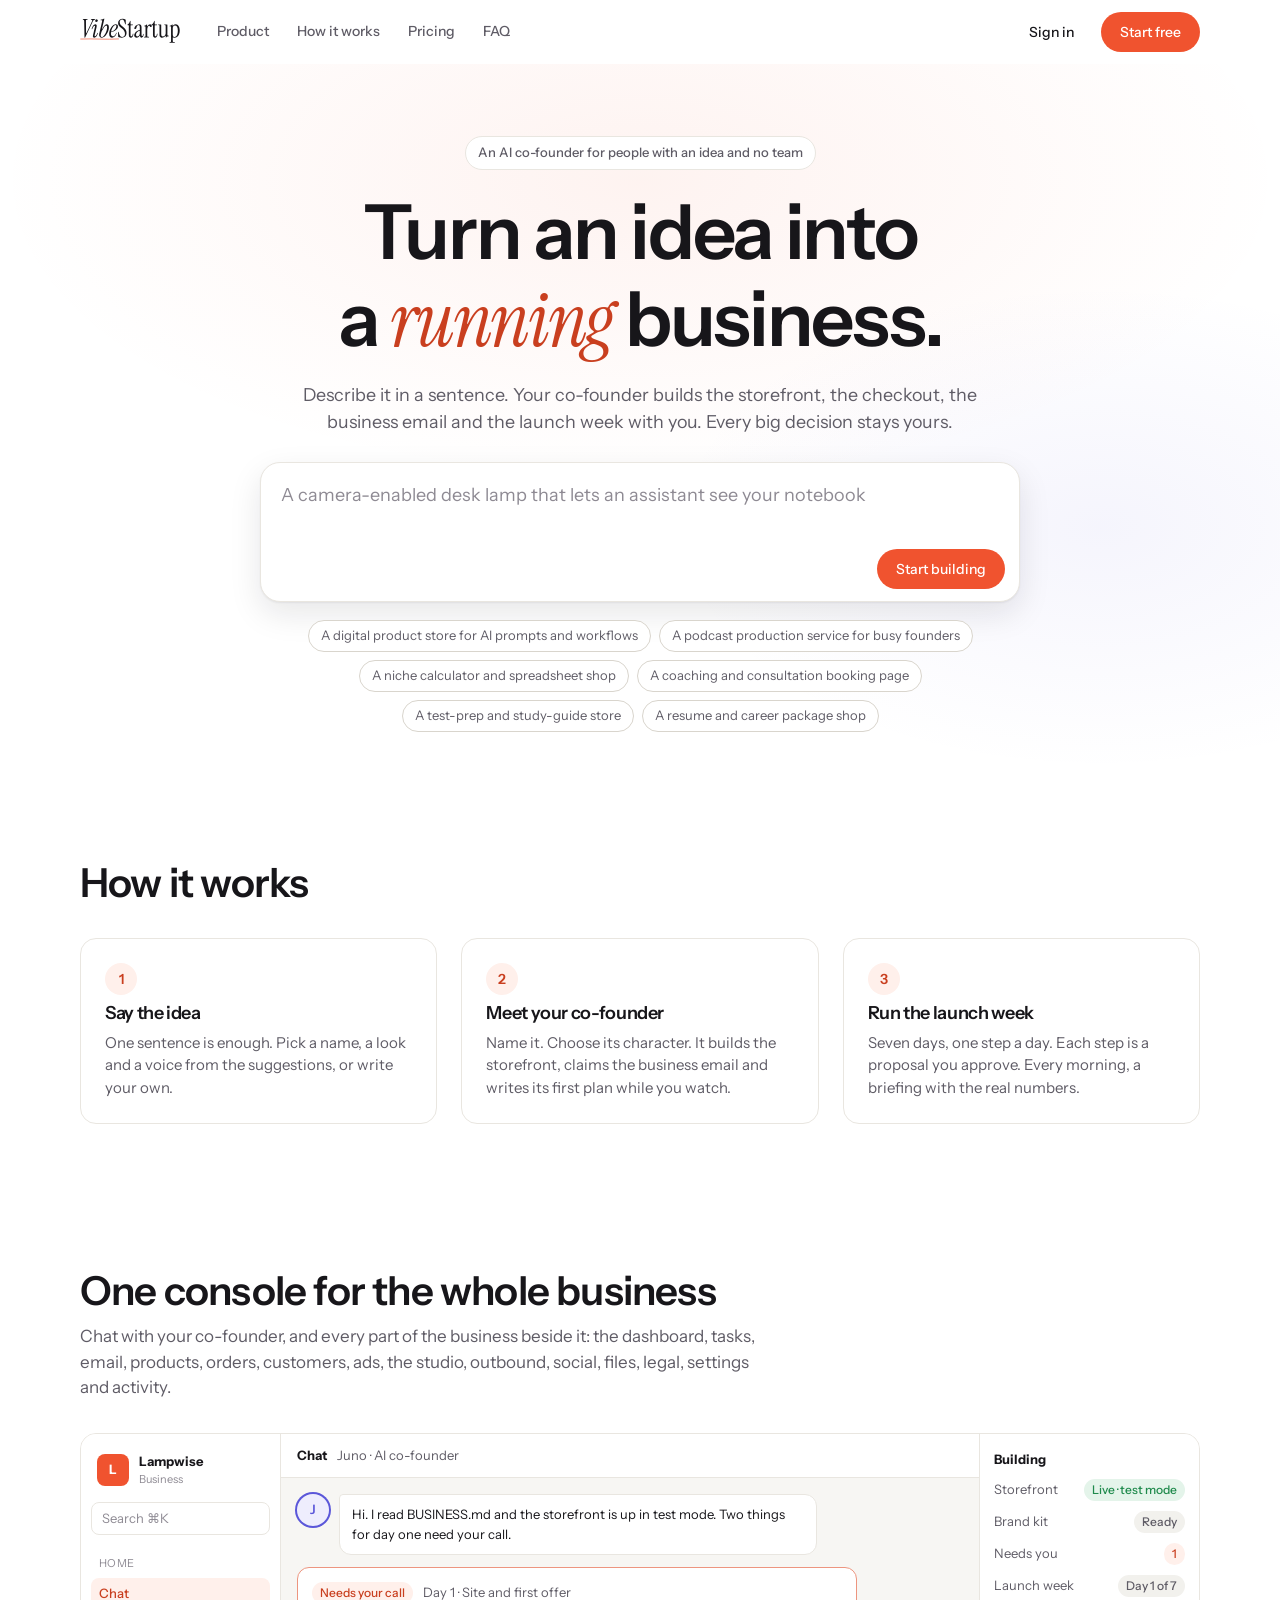
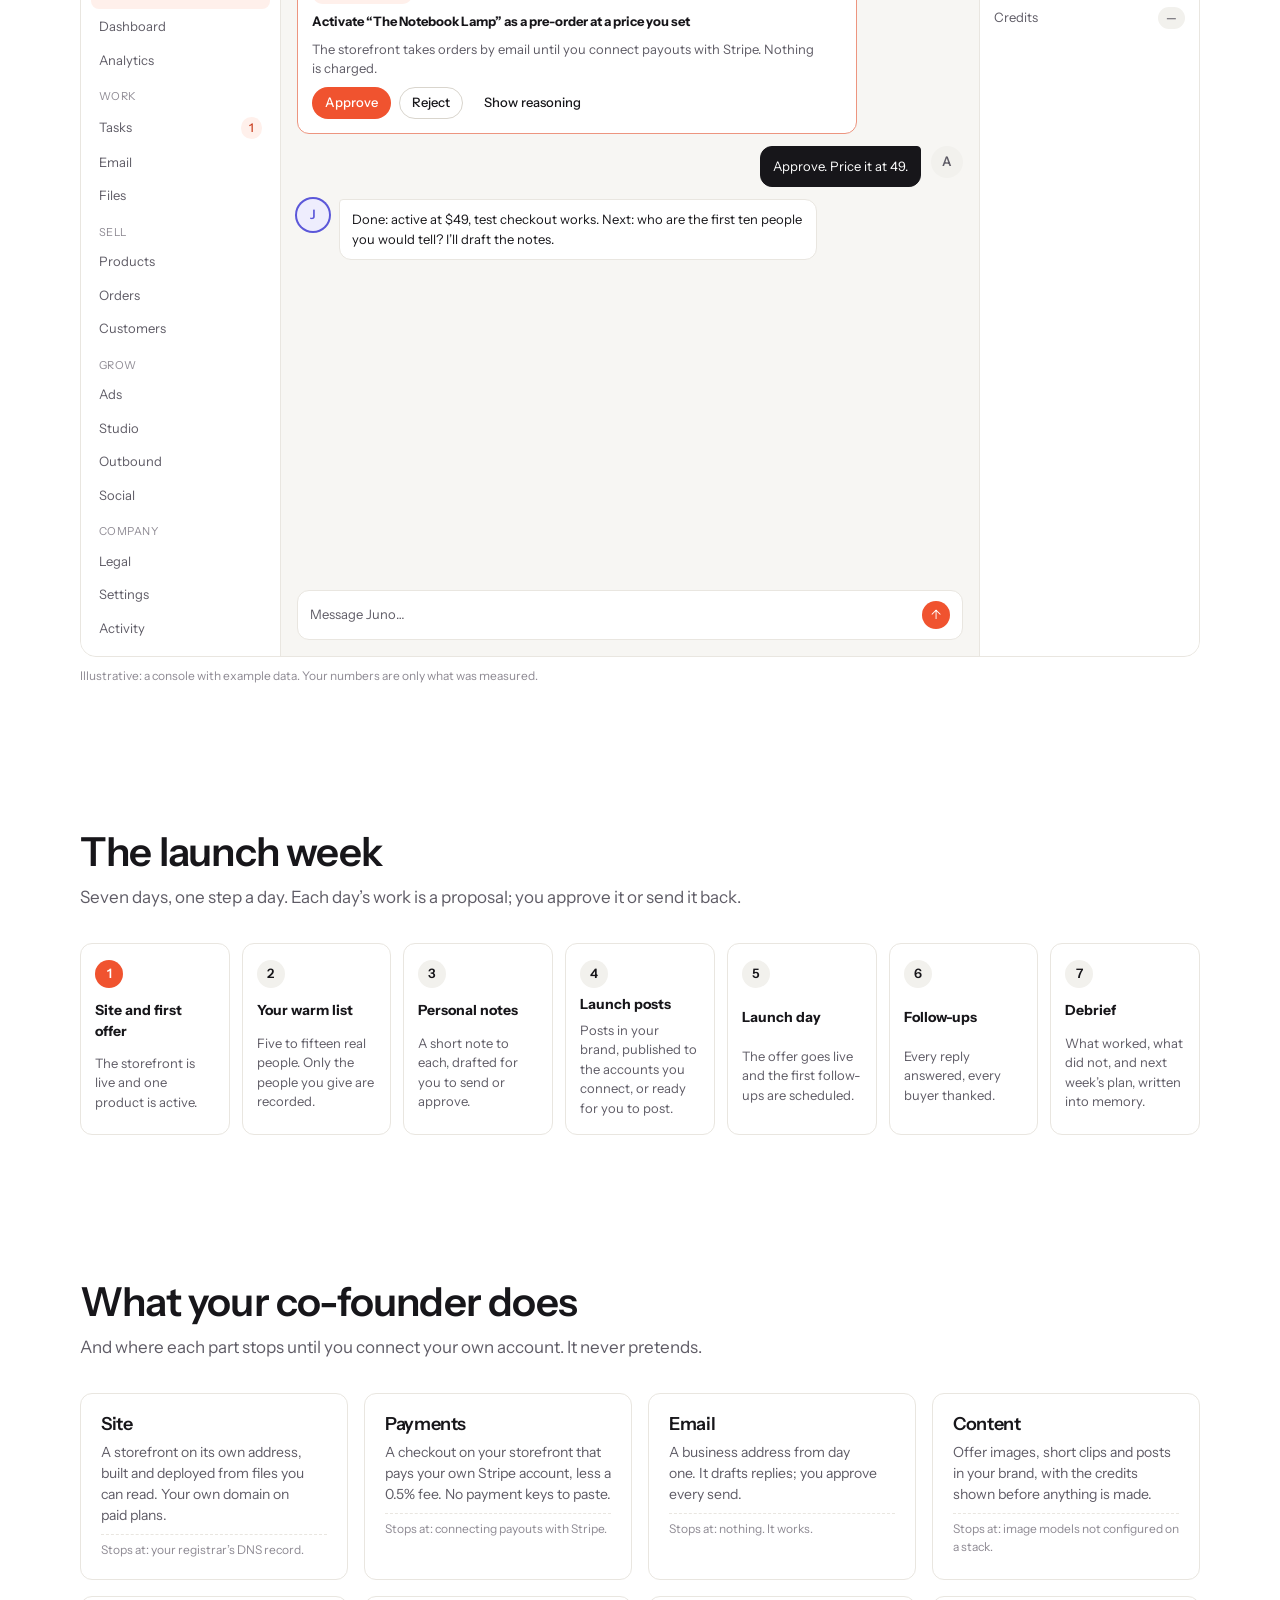
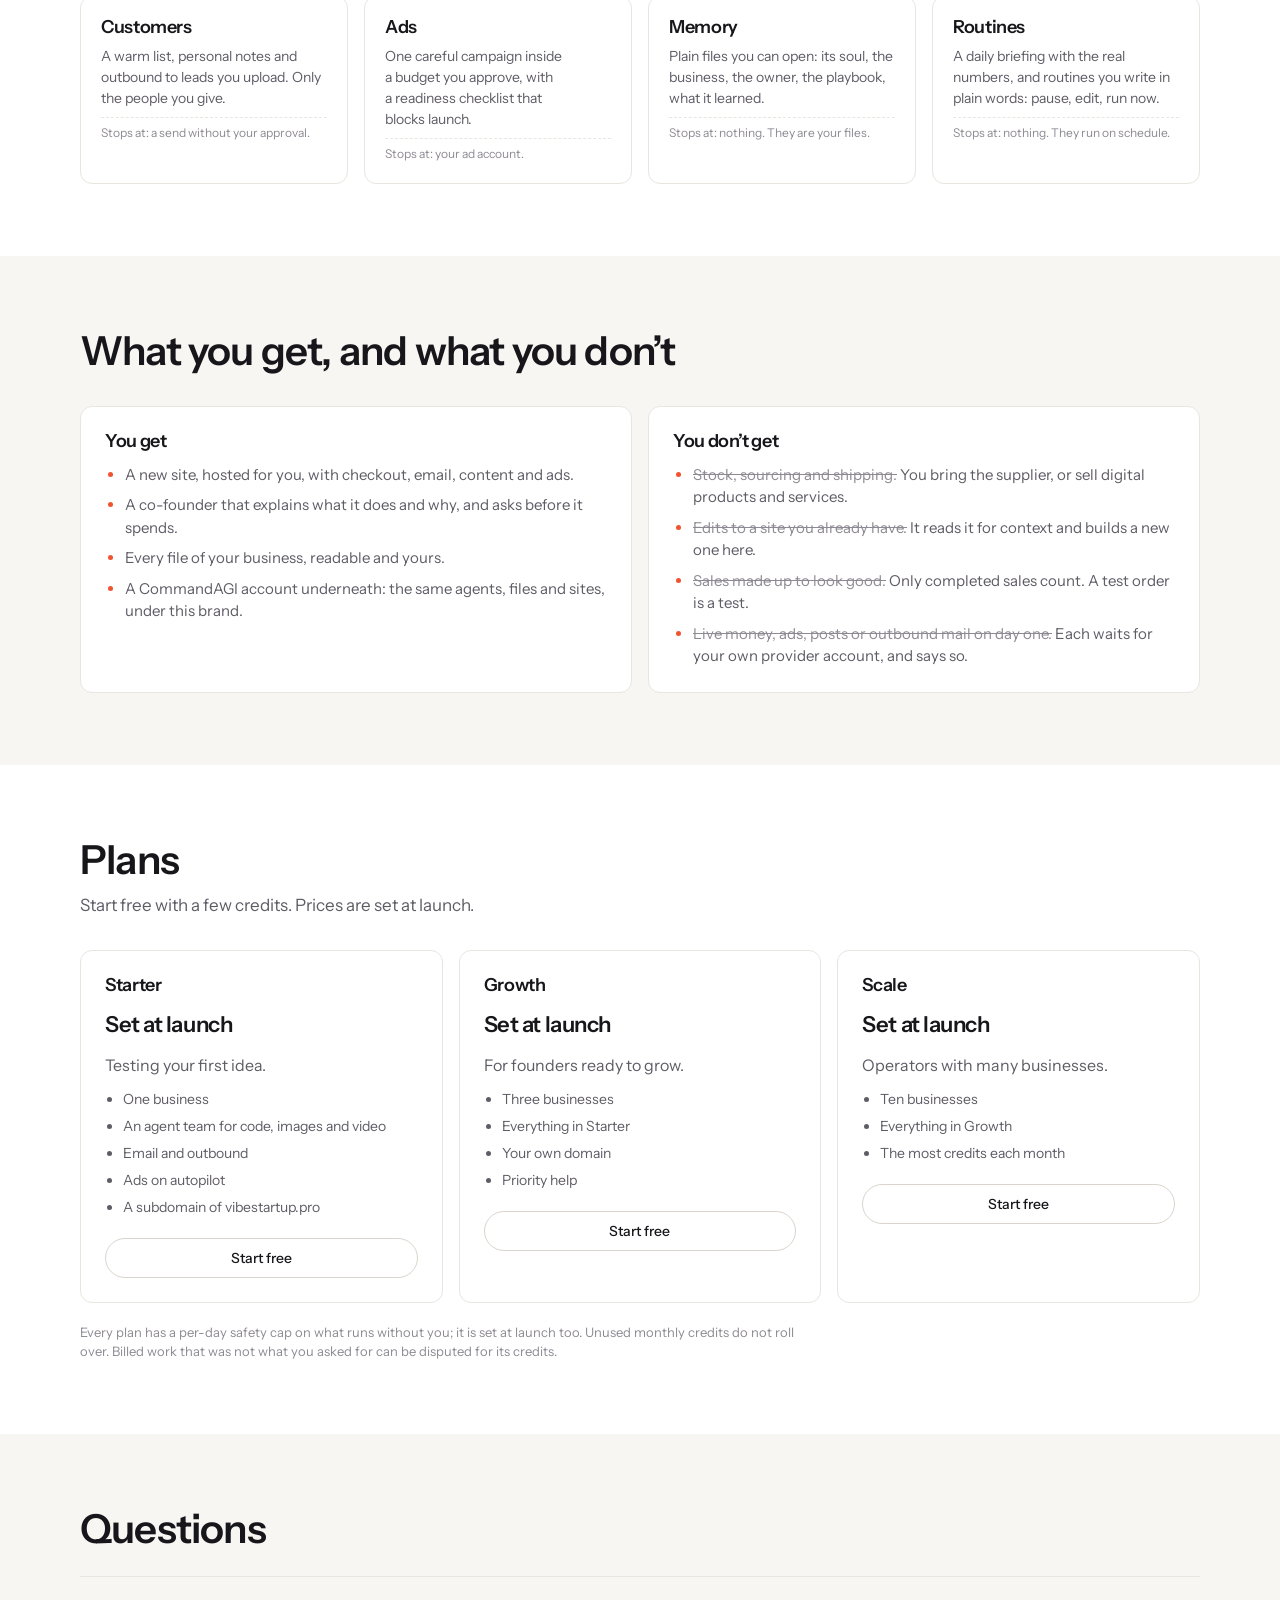
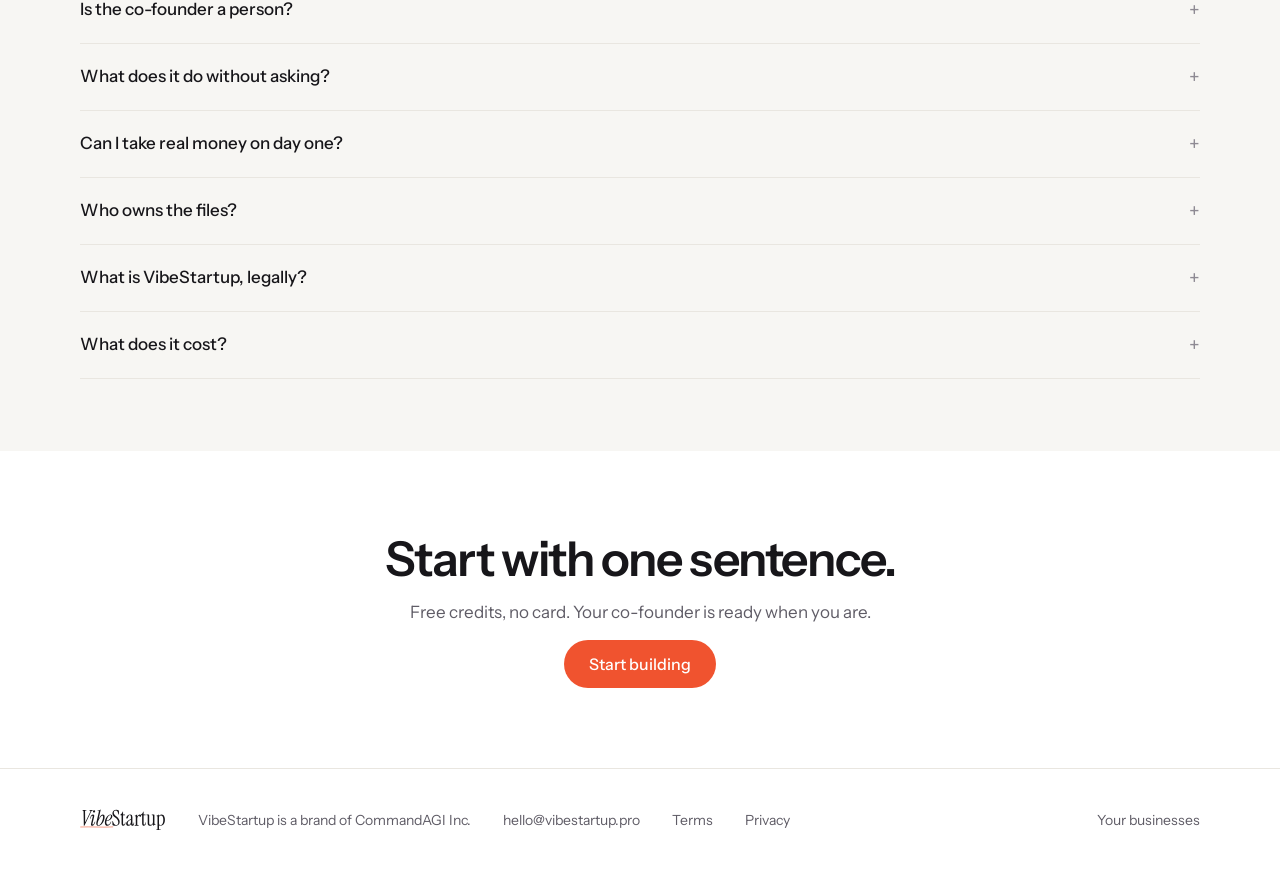
==== commit c67ccbb7: "A founder's customers pay through CommandAGI's Connect checkout: no payment key is pasted anywhere. " ====
--- a/index.html
+++ b/index.html
@@ -141,7 +141,7 @@
               <div class="mock-card">
                 <div class="mock-card-head"><span class="badge accent">Needs your call</span><span class="muted">Day 1 · Site and first offer</span></div>
                 <b>Activate “The Notebook Lamp” as a pre-order at a price you set</b>
-                <p class="muted">The storefront shows it in test mode until you connect a payment provider. Nothing is charged.</p>
+                <p class="muted">The storefront takes orders by email until you connect payouts with Stripe. Nothing is charged.</p>
                 <div class="mock-actions"><span class="btn primary sm">Approve</span><span class="btn quiet sm">Reject</span><span class="btn ghost sm">Show reasoning</span></div>
               </div>
               <div class="mock-msg me"><div><p>Approve. Price it at 49.</p></div><span class="avatar">A</span></div>
@@ -189,7 +189,7 @@
       </div>
       <div class="cap-grid">
         <article><h3>Site</h3><p>A storefront on its own address, built and deployed from files you can read. Your own domain on paid plans.</p><small>Stops at: your registrar’s DNS record.</small></article>
-        <article><h3>Payments</h3><p>Products with one-time or recurring prices, and a checkout you can test with a test card.</p><small>Stops at: your payment provider’s keys.</small></article>
+        <article><h3>Payments</h3><p>A checkout on your storefront that pays your own Stripe account, less a 0.5% fee. No payment keys to paste.</p><small>Stops at: connecting payouts with Stripe.</small></article>
         <article><h3>Email</h3><p>A business address from day one. It drafts replies; you approve every send.</p><small>Stops at: nothing. It works.</small></article>
         <article><h3>Content</h3><p>Offer images, short clips and posts in your brand, with the credits shown before anything is made.</p><small>Stops at: image models not configured on a stack.</small></article>
         <article><h3>Customers</h3><p>A warm list, personal notes and outbound to leads you upload. Only the people you give.</p><small>Stops at: a send without your approval.</small></article>
@@ -230,7 +230,7 @@
       <h2 id="faq-title" class="h-section">Questions</h2>
       <details><summary>Is the co-founder a person?</summary><p>No. It is an AI agent that runs on CommandAGI, and it says so to you and to anyone it writes to. It has tools over your files, your tasks, your routines and your storefront, and nothing else.</p></details>
       <details><summary>What does it do without asking?</summary><p>With autopilot off, it proposes and waits. With autopilot on, it does routine work inside the limits you set and reports what it did. Spend, public posts, changes to the live site, contact lists and legal filings always wait for you.</p></details>
-      <details><summary>Can I take real money on day one?</summary><p>The checkout runs in test mode until you add your payment provider’s keys in Settings. A test order is marked as a test everywhere and never counts as a sale.</p></details>
+      <details><summary>Can I take real money on day one?</summary><p>Yes, once you connect payouts in Settings: Stripe asks for your details on its own page, and your customers then pay into your own Stripe account. Until then the storefront takes orders by email. A test order is marked as a test everywhere and never counts as a sale.</p></details>
       <details><summary>Who owns the files?</summary><p>You do. A business is a folder in your CommandAGI Drive: the record, the co-founder’s memory, products, orders, leads, tasks. You can open every file.</p></details>
       <details><summary>What is VibeStartup, legally?</summary><p>A brand of CommandAGI Inc, a Delaware C corporation. Your account is a CommandAGI account; CommandAGI’s terms and privacy policy apply.</p></details>
       <details><summary>What does it cost?</summary><p>Prices are set at launch. Until then you start with free credits, and every plan page says “set at launch”.</p></details>
--- a/style.css
+++ b/style.css
@@ -72,6 +72,7 @@
 }
 
 *, *::before, *::after { box-sizing: border-box; }
+[hidden] { display: none !important; }
 html { -webkit-text-size-adjust: 100%; }
 body { margin: 0; font-family: var(--sans); font-size: 16px; line-height: 1.5; color: var(--ink); background: var(--bg); -webkit-font-smoothing: antialiased; }
 h1, h2, h3, h4 { margin: 0; font-weight: 600; letter-spacing: -.02em; line-height: 1.15; text-wrap: balance; }
--- a/landing.css
+++ b/landing.css
@@ -69,7 +69,7 @@
 .mock-search { padding: 6px 10px; margin-bottom: 8px; border: 1px solid var(--line); border-radius: var(--r-control); color: var(--ink-3); }
 .mock-group { padding: 10px 8px 4px; font-size: 11px; text-transform: uppercase; letter-spacing: .04em; color: var(--ink-3); }
 .mock-tab { display: flex; align-items: center; justify-content: space-between; padding: 6px 8px; border-radius: var(--r-control); color: var(--ink-2); }
-.mock-tab.on { background: var(--surface-2); color: var(--ink); font-weight: 500; box-shadow: inset 3px 0 0 var(--accent); }
+.mock-tab.on { background: var(--accent-soft); color: var(--accent-deep); font-weight: 500; }
 .mock-main { display: grid; grid-template-rows: auto 1fr auto; min-width: 0; }
 .mock-top { display: flex; gap: 10px; align-items: baseline; padding: 12px 16px; border-bottom: 1px solid var(--line); background: var(--surface); }
 .mock-chat { padding: 16px; display: grid; gap: 12px; align-content: start; }
@@ -77,7 +77,7 @@
 .mock-msg.me { margin-left: auto; flex-direction: row; }
 .mock-msg p { padding: 10px 12px; border-radius: 4px 12px 12px 12px; background: var(--surface); border: 1px solid var(--line); }
 .mock-msg.me p { background: var(--ink); color: var(--bg); border-color: var(--ink); border-radius: 12px 4px 12px 12px; }
-.mock-card { max-width: 560px; padding: 14px; background: var(--surface); border: 1px solid var(--line); border-left: 3px solid var(--accent); border-radius: var(--r-card); display: grid; gap: 8px; }
+.mock-card { max-width: 560px; padding: 14px; background: var(--surface); border: 1px solid color-mix(in srgb, var(--accent) 55%, var(--line)); border-radius: var(--r-card); display: grid; gap: 8px; }
 .mock-card-head { display: flex; gap: 10px; align-items: center; }
 .mock-actions { display: flex; gap: 8px; flex-wrap: wrap; }
 .mock-composer { display: flex; justify-content: space-between; align-items: center; margin: 12px 16px 16px; padding: 10px 12px; background: var(--surface); border: 1px solid var(--line); border-radius: var(--r-card); }
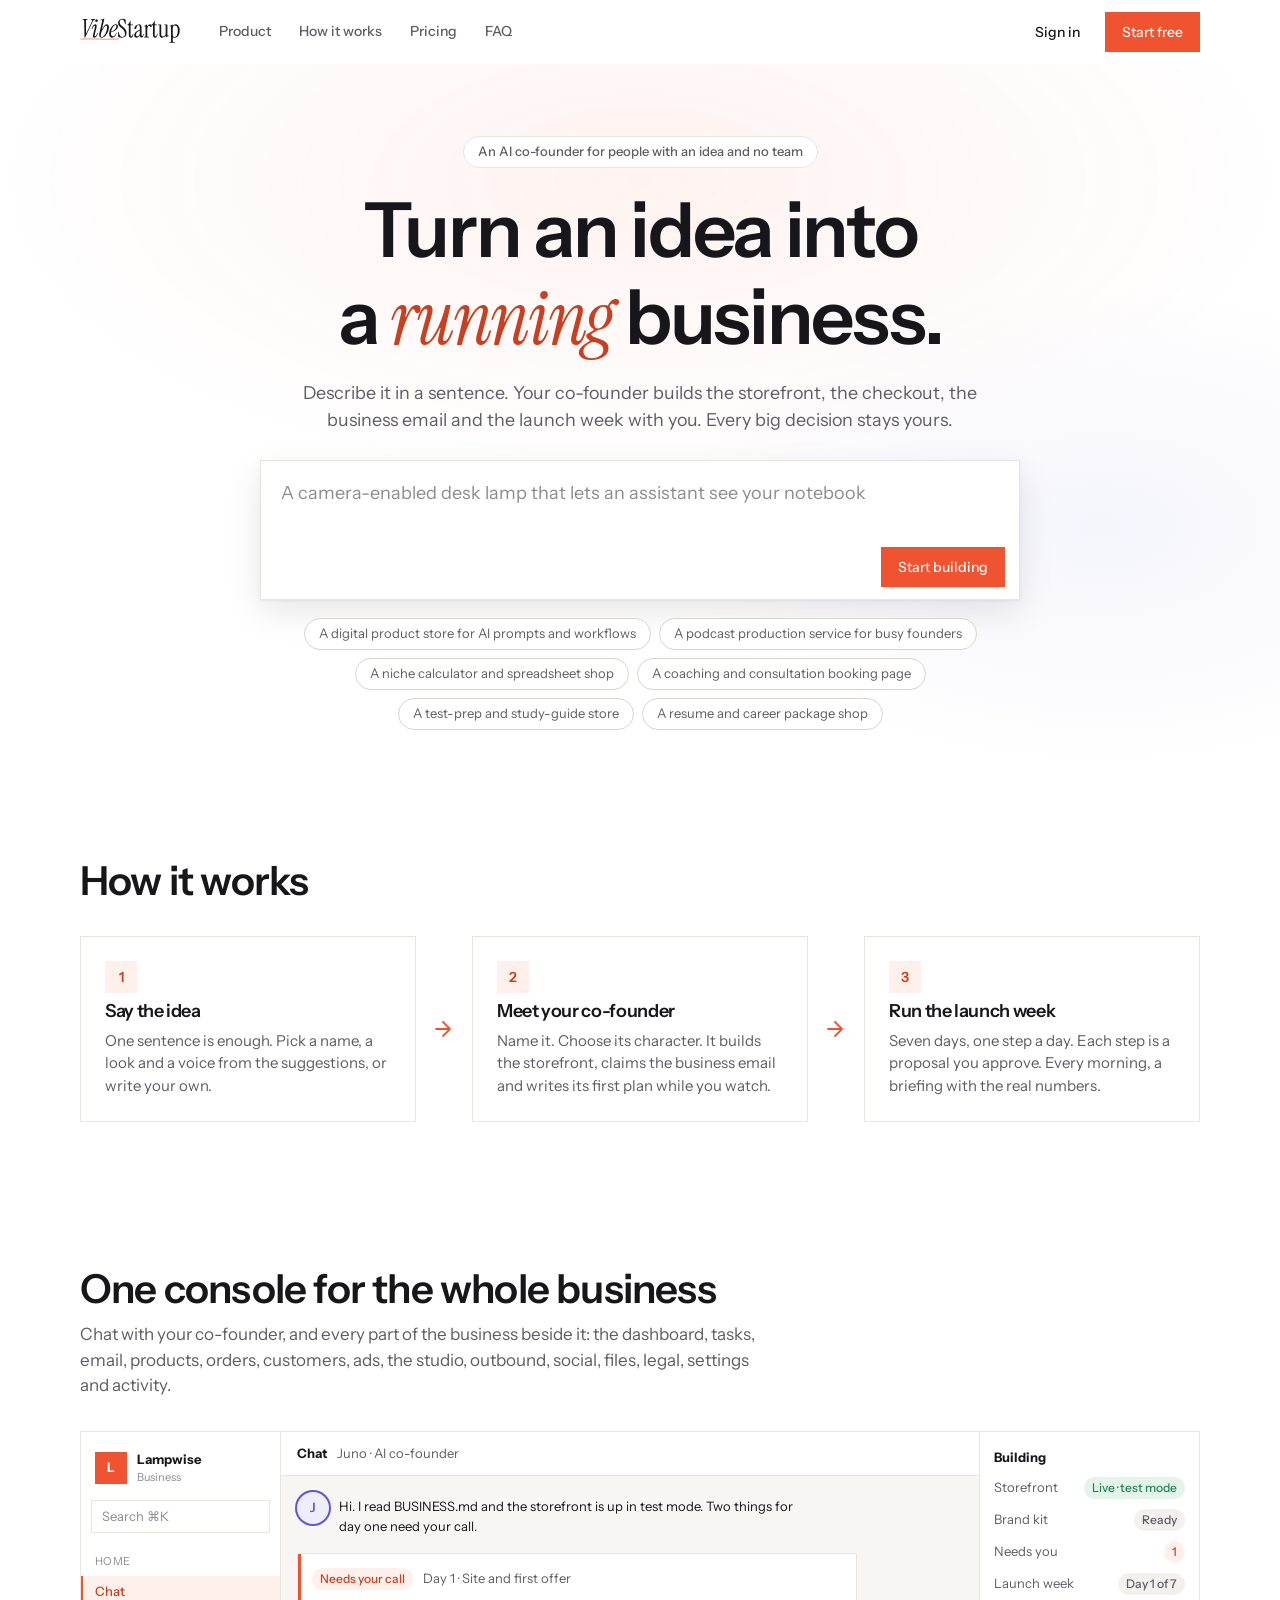
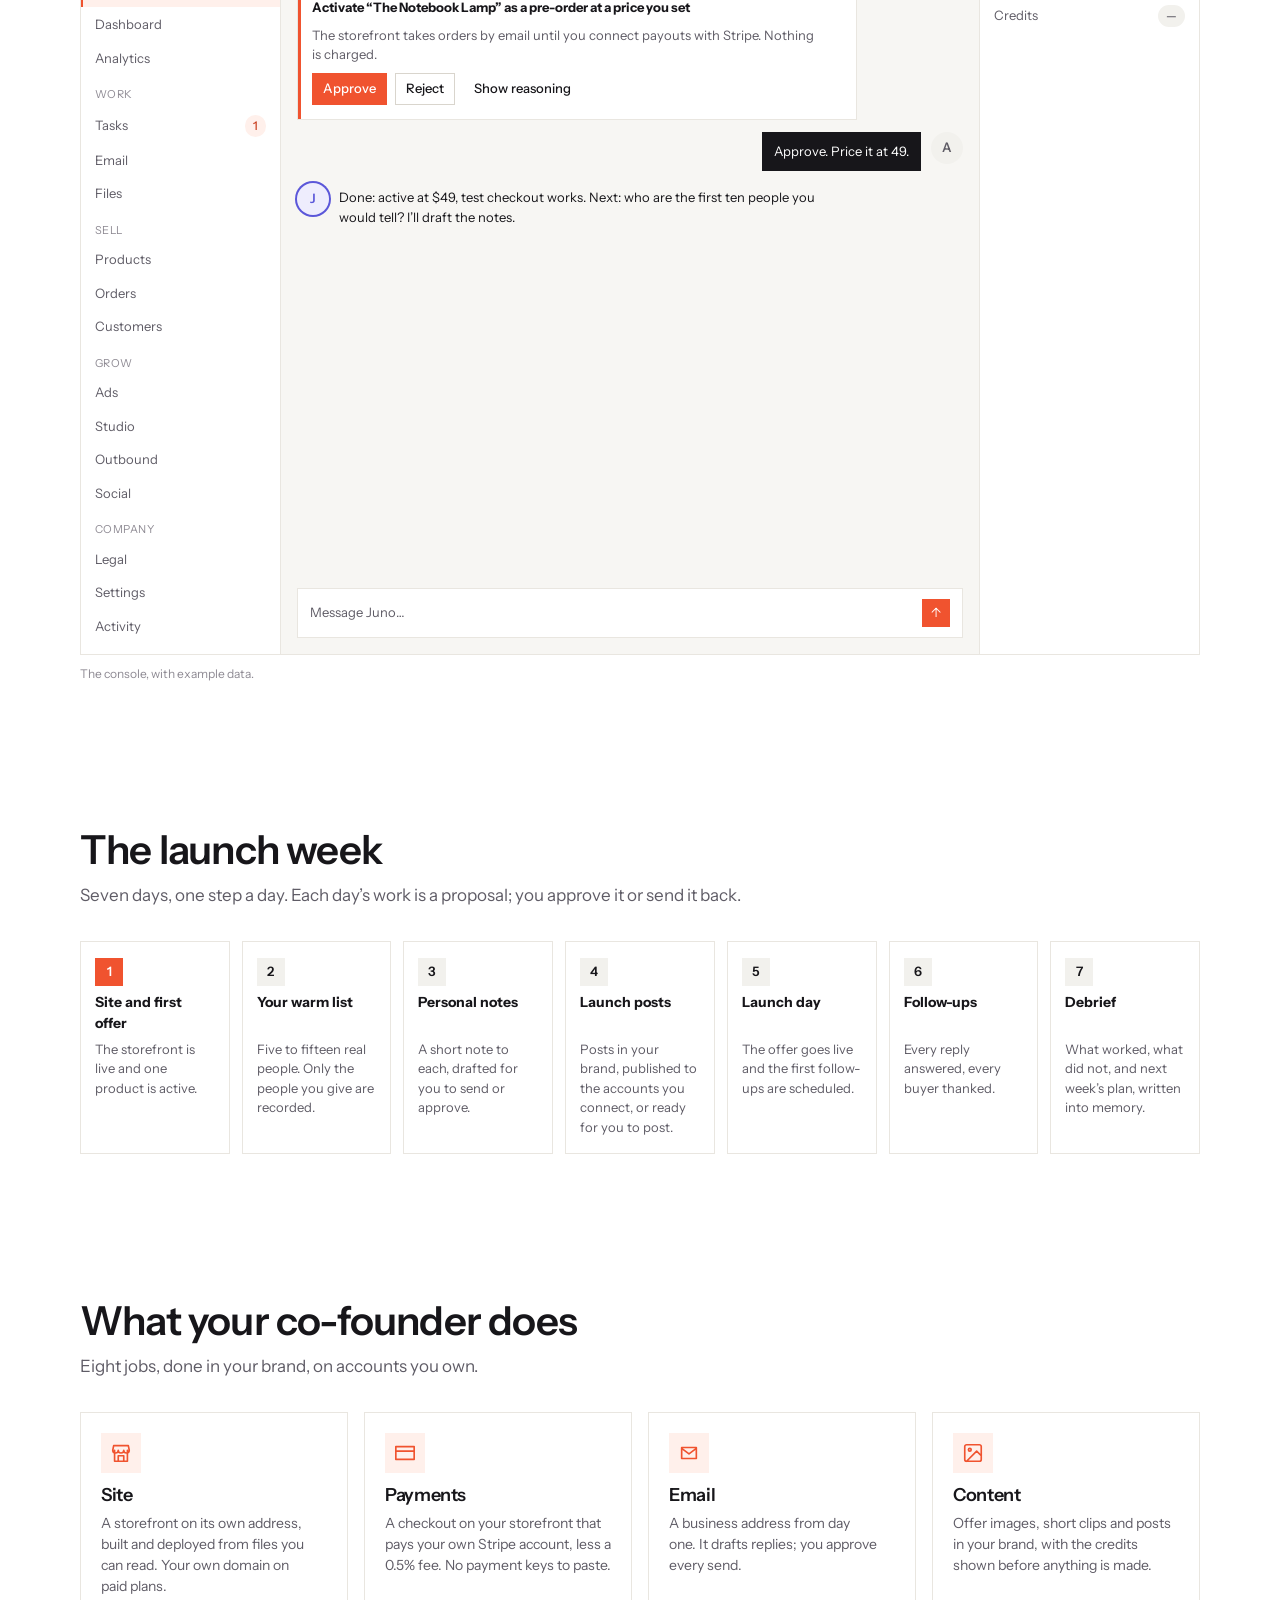
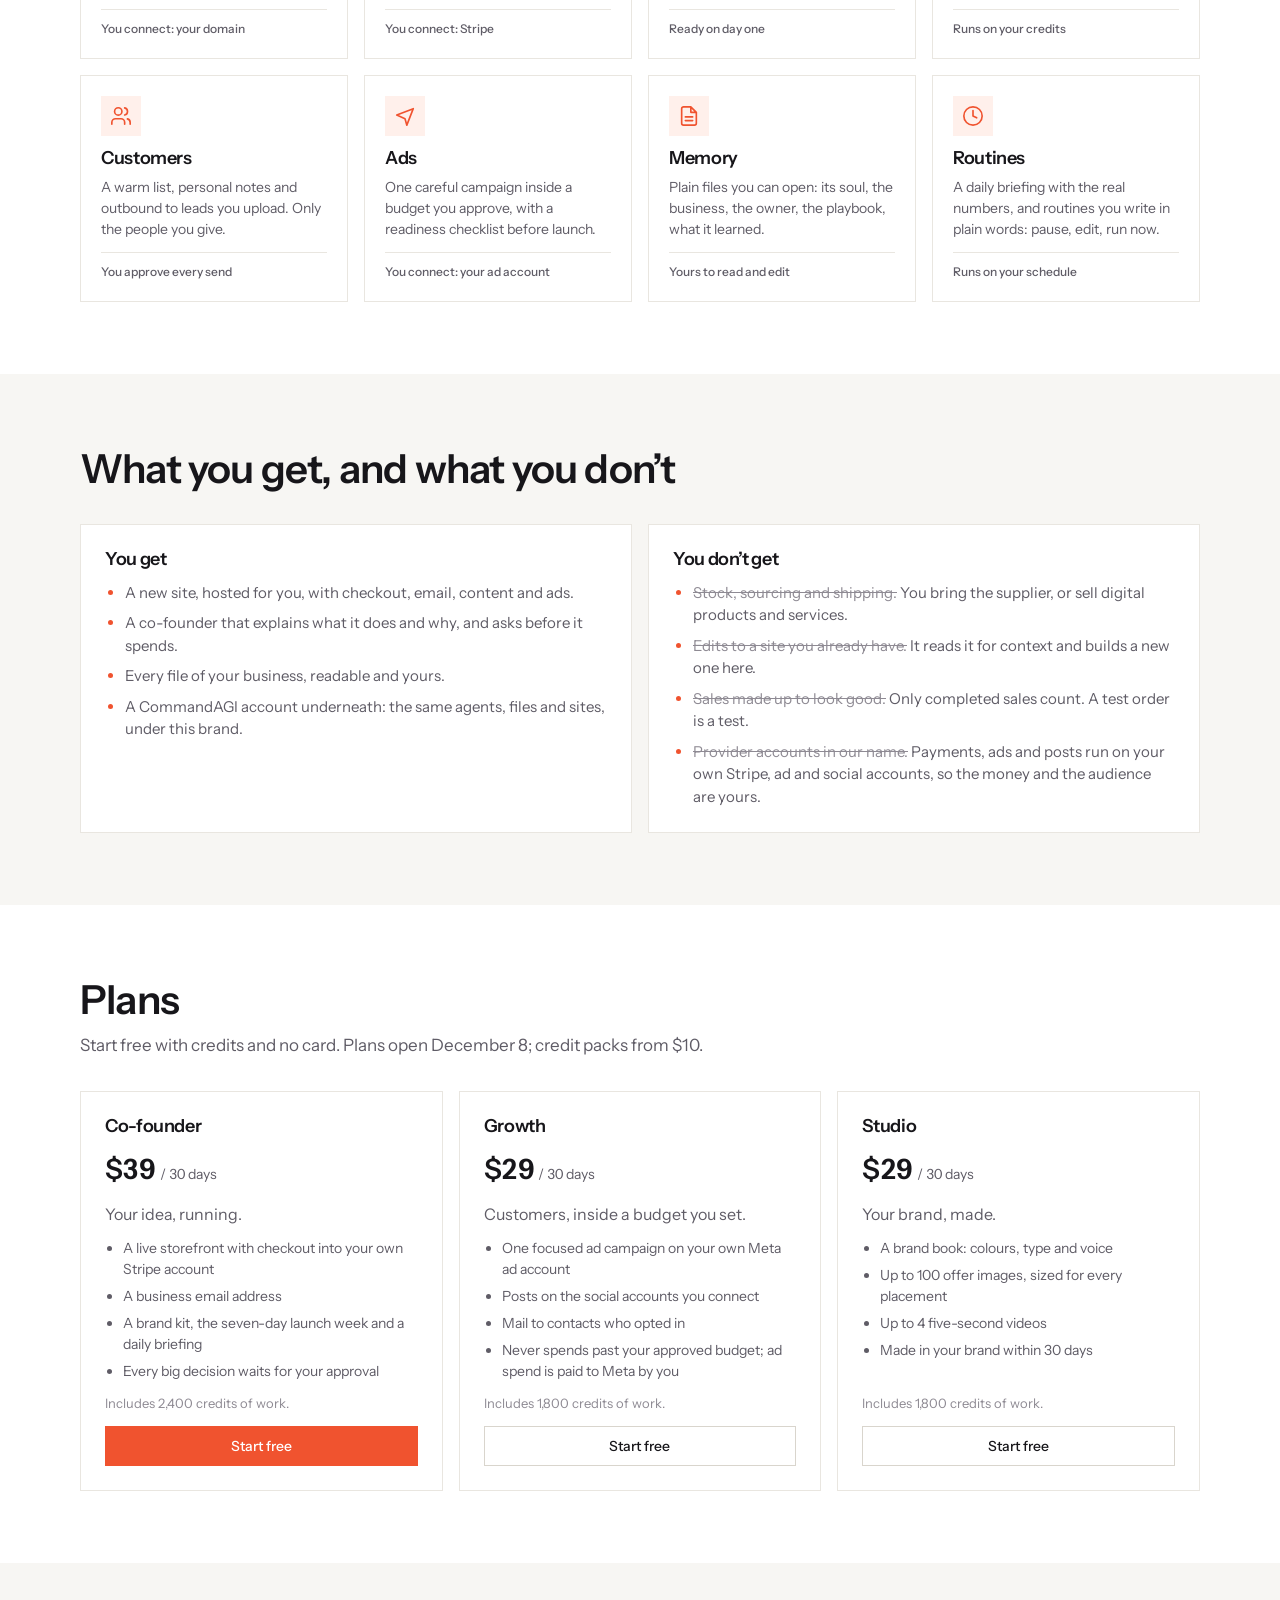
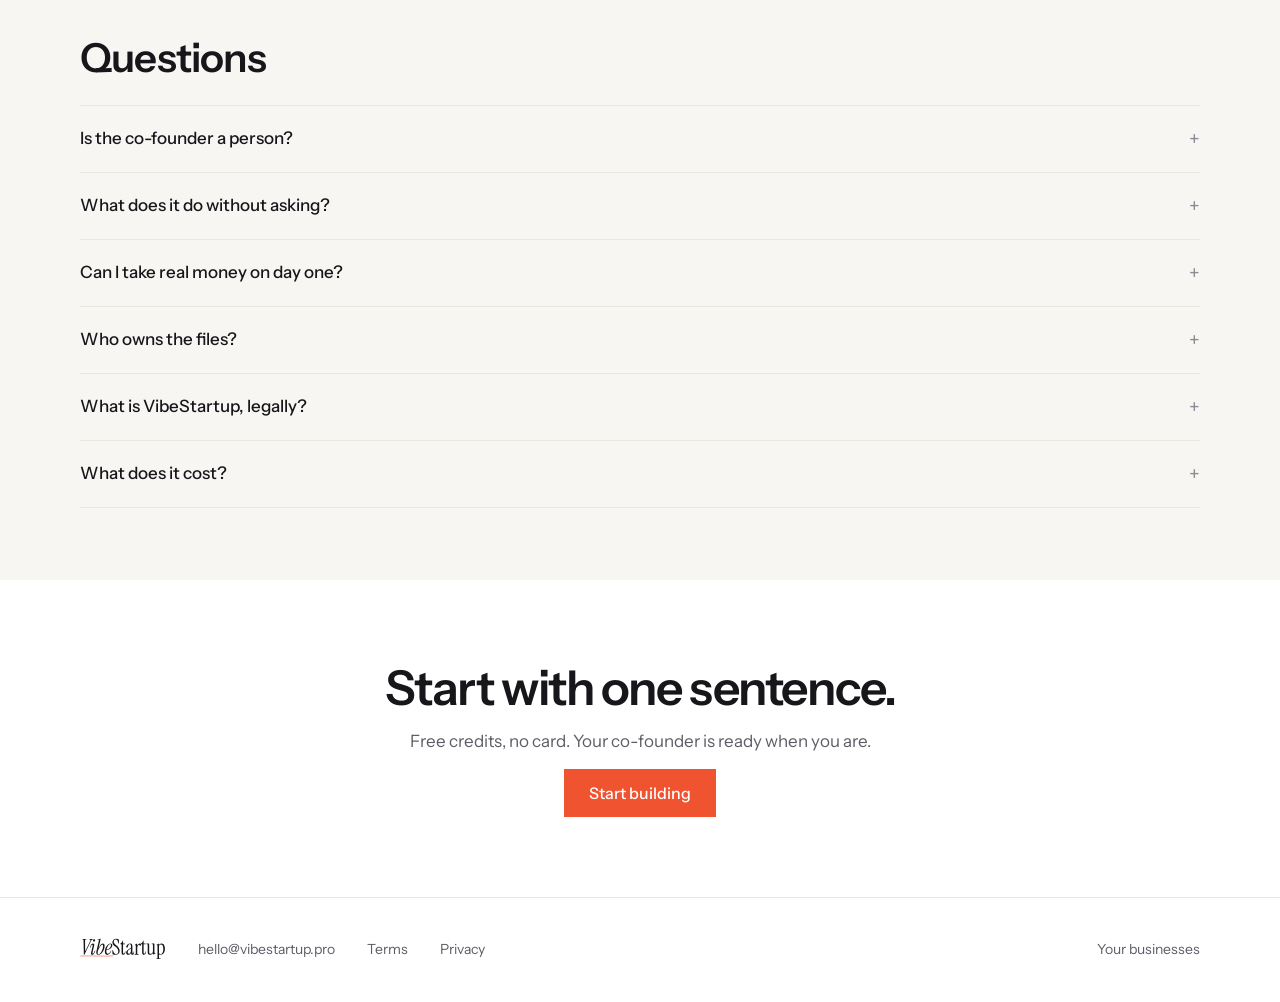
==== commit b6c8df99: "The landing: pills for chips and tags, icons on the capability cards, arrows between the steps, card" ====
--- a/index.html
+++ b/index.html
@@ -96,7 +96,7 @@
             <div class="sk-msg"><span class="avatar cofounder" data-f="cof-initial">J</span><p data-f="cof-line">Who buys the first one? Name three people, and we start there.</p></div>
           </div>
         </div>
-        <p class="sketch-note illustrative" id="sketch-note">A sketch made in your browser by a script. Nothing was sent. Your real co-founder starts when you create the business.</p>
+        <p class="sketch-note illustrative" id="sketch-note">A preview, sketched in your browser. Your co-founder builds the real one when you start.</p>
       </div>
     </div>
   </section>
@@ -158,7 +158,7 @@
             <div class="mock-side-row"><span>Credits</span><span class="badge">—</span></div>
           </div>
         </div>
-        <figcaption class="illustrative">Illustrative: a console with example data. Your numbers are only what was measured.</figcaption>
+        <figcaption class="illustrative">The console, with example data.</figcaption>
       </figure>
     </div>
   </section>
@@ -185,17 +185,17 @@
     <div class="wrap">
       <div class="section-head">
         <h2 id="what-title" class="h-section">What your co-founder does</h2>
-        <p class="sub">And where each part stops until you connect your own account. It never pretends.</p>
+        <p class="sub">Eight jobs, done in your brand, on accounts you own.</p>
       </div>
       <div class="cap-grid">
-        <article><h3>Site</h3><p>A storefront on its own address, built and deployed from files you can read. Your own domain on paid plans.</p><small>Stops at: your registrar’s DNS record.</small></article>
-        <article><h3>Payments</h3><p>A checkout on your storefront that pays your own Stripe account, less a 0.5% fee. No payment keys to paste.</p><small>Stops at: connecting payouts with Stripe.</small></article>
-        <article><h3>Email</h3><p>A business address from day one. It drafts replies; you approve every send.</p><small>Stops at: nothing. It works.</small></article>
-        <article><h3>Content</h3><p>Offer images, short clips and posts in your brand, with the credits shown before anything is made.</p><small>Stops at: image models not configured on a stack.</small></article>
-        <article><h3>Customers</h3><p>A warm list, personal notes and outbound to leads you upload. Only the people you give.</p><small>Stops at: a send without your approval.</small></article>
-        <article><h3>Ads</h3><p>One careful campaign inside a budget you approve, with a readiness checklist that blocks launch.</p><small>Stops at: your ad account.</small></article>
-        <article><h3>Memory</h3><p>Plain files you can open: its soul, the business, the owner, the playbook, what it learned.</p><small>Stops at: nothing. They are your files.</small></article>
-        <article><h3>Routines</h3><p>A daily briefing with the real numbers, and routines you write in plain words: pause, edit, run now.</p><small>Stops at: nothing. They run on schedule.</small></article>
+        <article><span class="cap-icon"><svg width="22" height="22" viewBox="0 0 24 24" fill="none" stroke="currentColor" stroke-width="1.8" stroke-linecap="round" stroke-linejoin="round" aria-hidden="true"><path d="M3 9l1-5h16l1 5M3 9a3 3 0 0 0 6 0 3 3 0 0 0 6 0 3 3 0 0 0 6 0M5 9v12h14V9M9 21v-6h6v6"/></svg></span><h3>Site</h3><p>A storefront on its own address, built and deployed from files you can read. Your own domain on paid plans.</p><small>You connect: your domain</small></article>
+        <article><span class="cap-icon"><svg width="22" height="22" viewBox="0 0 24 24" fill="none" stroke="currentColor" stroke-width="1.8" stroke-linecap="round" stroke-linejoin="round" aria-hidden="true"><path d="M2 5h20v14H2zM2 10h20"/></svg></span><h3>Payments</h3><p>A checkout on your storefront that pays your own Stripe account, less a 0.5% fee. No payment keys to paste.</p><small>You connect: Stripe</small></article>
+        <article><span class="cap-icon"><svg width="22" height="22" viewBox="0 0 24 24" fill="none" stroke="currentColor" stroke-width="1.8" stroke-linecap="round" stroke-linejoin="round" aria-hidden="true"><path d="M4 6h16v12H4zM4 7l8 6 8-6"/></svg></span><h3>Email</h3><p>A business address from day one. It drafts replies; you approve every send.</p><small>Ready on day one</small></article>
+        <article><span class="cap-icon"><svg width="22" height="22" viewBox="0 0 24 24" fill="none" stroke="currentColor" stroke-width="1.8" stroke-linecap="round" stroke-linejoin="round" aria-hidden="true"><path d="M19 3H5a2 2 0 0 0-2 2v14a2 2 0 0 0 2 2h14a2 2 0 0 0 2-2V5a2 2 0 0 0-2-2zM8.5 10a1.5 1.5 0 1 0 0-3 1.5 1.5 0 0 0 0 3zM21 15l-5-5L5 21"/></svg></span><h3>Content</h3><p>Offer images, short clips and posts in your brand, with the credits shown before anything is made.</p><small>Runs on your credits</small></article>
+        <article><span class="cap-icon"><svg width="22" height="22" viewBox="0 0 24 24" fill="none" stroke="currentColor" stroke-width="1.8" stroke-linecap="round" stroke-linejoin="round" aria-hidden="true"><path d="M16 21v-2a4 4 0 0 0-4-4H6a4 4 0 0 0-4 4v2M9 11a4 4 0 1 0 0-8 4 4 0 0 0 0 8zM22 21v-2a4 4 0 0 0-3-3.9M16 3.1a4 4 0 0 1 0 7.8"/></svg></span><h3>Customers</h3><p>A warm list, personal notes and outbound to leads you upload. Only the people you give.</p><small>You approve every send</small></article>
+        <article><span class="cap-icon"><svg width="22" height="22" viewBox="0 0 24 24" fill="none" stroke="currentColor" stroke-width="1.8" stroke-linecap="round" stroke-linejoin="round" aria-hidden="true"><path d="M3 11l18-7-7 18-2-7-9-4z"/></svg></span><h3>Ads</h3><p>One careful campaign inside a budget you approve, with a readiness checklist before launch.</p><small>You connect: your ad account</small></article>
+        <article><span class="cap-icon"><svg width="22" height="22" viewBox="0 0 24 24" fill="none" stroke="currentColor" stroke-width="1.8" stroke-linecap="round" stroke-linejoin="round" aria-hidden="true"><path d="M14 2H6a2 2 0 0 0-2 2v16a2 2 0 0 0 2 2h12a2 2 0 0 0 2-2V8zM14 2v6h6M8 13h8M8 17h8"/></svg></span><h3>Memory</h3><p>Plain files you can open: its soul, the business, the owner, the playbook, what it learned.</p><small>Yours to read and edit</small></article>
+        <article><span class="cap-icon"><svg width="22" height="22" viewBox="0 0 24 24" fill="none" stroke="currentColor" stroke-width="1.8" stroke-linecap="round" stroke-linejoin="round" aria-hidden="true"><path d="M12 22a10 10 0 1 0 0-20 10 10 0 0 0 0 20zM12 6v6l4 2"/></svg></span><h3>Routines</h3><p>A daily briefing with the real numbers, and routines you write in plain words: pause, edit, run now.</p><small>Runs on your schedule</small></article>
       </div>
     </div>
   </section>
@@ -205,7 +205,7 @@
       <h2 id="honest-title" class="h-section">What you get, and what you don’t</h2>
       <div class="honest-cols">
         <div class="card"><h3>You get</h3><ul><li>A new site, hosted for you, with checkout, email, content and ads.</li><li>A co-founder that explains what it does and why, and asks before it spends.</li><li>Every file of your business, readable and yours.</li><li>A CommandAGI account underneath: the same agents, files and sites, under this brand.</li></ul></div>
-        <div class="card"><h3>You don’t get</h3><ul class="struck"><li><s>Stock, sourcing and shipping.</s> You bring the supplier, or sell digital products and services.</li><li><s>Edits to a site you already have.</s> It reads it for context and builds a new one here.</li><li><s>Sales made up to look good.</s> Only completed sales count. A test order is a test.</li><li><s>Live money, ads, posts or outbound mail on day one.</s> Each waits for your own provider account, and says so.</li></ul></div>
+        <div class="card"><h3>You don’t get</h3><ul class="struck"><li><s>Stock, sourcing and shipping.</s> You bring the supplier, or sell digital products and services.</li><li><s>Edits to a site you already have.</s> It reads it for context and builds a new one here.</li><li><s>Sales made up to look good.</s> Only completed sales count. A test order is a test.</li><li><s>Provider accounts in our name.</s> Payments, ads and posts run on your own Stripe, ad and social accounts, so the money and the audience are yours.</li></ul></div>
       </div>
     </div>
   </section>
@@ -214,14 +214,13 @@
     <div class="wrap">
       <div class="section-head">
         <h2 id="plans-title" class="h-section">Plans</h2>
-        <p class="sub">Start free with a few credits. Prices are set at launch.</p>
+        <p class="sub">Start free with credits and no card. Plans open December 8; credit packs from $10.</p>
       </div>
       <div class="plan-grid">
-        <article class="card"><h3>Starter</h3><p class="price">Set at launch</p><p class="muted">Testing your first idea.</p><ul><li>One business</li><li>An agent team for code, images and video</li><li>Email and outbound</li><li>Ads on autopilot</li><li>A subdomain of vibestartup.pro</li></ul><a class="btn quiet full" href="/start/">Start free</a></article>
-        <article class="card"><h3>Growth</h3><p class="price">Set at launch</p><p class="muted">For founders ready to grow.</p><ul><li>Three businesses</li><li>Everything in Starter</li><li>Your own domain</li><li>Priority help</li></ul><a class="btn quiet full" href="/start/">Start free</a></article>
-        <article class="card"><h3>Scale</h3><p class="price">Set at launch</p><p class="muted">Operators with many businesses.</p><ul><li>Ten businesses</li><li>Everything in Growth</li><li>The most credits each month</li></ul><a class="btn quiet full" href="/start/">Start free</a></article>
-      </div>
-      <p class="hint plans-note">Every plan has a per-day safety cap on what runs without you; it is set at launch too. Unused monthly credits do not roll over. Billed work that was not what you asked for can be disputed for its credits.</p>
+        <article class="card"><h3>Co-founder</h3><p class="price">$39 <span class="muted">/ 30 days</span></p><p class="muted">Your idea, running.</p><ul><li>A live storefront with checkout into your own Stripe account</li><li>A business email address</li><li>A brand kit, the seven-day launch week and a daily briefing</li><li>Every big decision waits for your approval</li></ul><p class="hint">Includes 2,400 credits of work.</p><a class="btn primary full" href="/start/">Start free</a></article>
+        <article class="card"><h3>Growth</h3><p class="price">$29 <span class="muted">/ 30 days</span></p><p class="muted">Customers, inside a budget you set.</p><ul><li>One focused ad campaign on your own Meta ad account</li><li>Posts on the social accounts you connect</li><li>Mail to contacts who opted in</li><li>Never spends past your approved budget; ad spend is paid to Meta by you</li></ul><p class="hint">Includes 1,800 credits of work.</p><a class="btn quiet full" href="/start/">Start free</a></article>
+        <article class="card"><h3>Studio</h3><p class="price">$29 <span class="muted">/ 30 days</span></p><p class="muted">Your brand, made.</p><ul><li>A brand book: colours, type and voice</li><li>Up to 100 offer images, sized for every placement</li><li>Up to 4 five-second videos</li><li>Made in your brand within 30 days</li></ul><p class="hint">Includes 1,800 credits of work.</p><a class="btn quiet full" href="/start/">Start free</a></article>
+      </div>
     </div>
   </section>
 
@@ -233,7 +232,7 @@
       <details><summary>Can I take real money on day one?</summary><p>Yes, once you connect payouts in Settings: Stripe asks for your details on its own page, and your customers then pay into your own Stripe account. Until then the storefront takes orders by email. A test order is marked as a test everywhere and never counts as a sale.</p></details>
       <details><summary>Who owns the files?</summary><p>You do. A business is a folder in your CommandAGI Drive: the record, the co-founder’s memory, products, orders, leads, tasks. You can open every file.</p></details>
       <details><summary>What is VibeStartup, legally?</summary><p>A brand of CommandAGI Inc, a Delaware C corporation. Your account is a CommandAGI account; CommandAGI’s terms and privacy policy apply.</p></details>
-      <details><summary>What does it cost?</summary><p>Prices are set at launch. Until then you start with free credits, and every plan page says “set at launch”.</p></details>
+      <details><summary>What does it cost?</summary><p>Starting is free, with credits and no card. From December 8, Co-founder is $39, and Growth and Studio are $29 each, per 30 days. Credit packs are $10, $50 and $100.</p></details>
     </div>
   </section>
 
@@ -249,7 +248,6 @@
 <footer class="site-foot">
   <div class="wrap">
     <picture><source srcset="/wordmark-dark.svg" media="(prefers-color-scheme: dark)"><img src="/wordmark.svg" alt="VibeStartup" width="86" height="24"></picture>
-    <span>VibeStartup is a brand of CommandAGI Inc.</span>
     <a href="mailto:hello@vibestartup.pro">hello@vibestartup.pro</a>
     <a href="https://commandagi.com/terms" rel="noopener">Terms</a>
     <a href="https://commandagi.com/privacy" rel="noopener">Privacy</a>
--- a/style.css
+++ b/style.css
@@ -1,5 +1,6 @@
 /* VibeStartup: the tokens and base components every page shares (docs/DESIGN.md). Instrument Sans for text, the
-   serif italic only in the wordmark; one accent; hairlines separate, only floating things carry a shadow. */
+   serif italic only in the wordmark; one accent; square shapes, hairlines separate; what floats over the page
+   (a menu, a dialog, a toast, a tooltip) is rounded and carries a shadow; a chip, a badge and a tag are pills. */
 @font-face { font-family: "Instrument Sans"; font-style: italic; font-weight: 400 700; font-stretch: 75% 100%; font-display: swap; src: url("/fonts/InstrumentSans-italic-latin-ext.woff2") format("woff2"); unicode-range: U+0100-02BA, U+02BD-02C5, U+02C7-02CC, U+02CE-02D7, U+02DD-02FF, U+0304, U+0308, U+0329, U+1D00-1DBF, U+1E00-1E9F, U+1EF2-1EFF, U+2020, U+20A0-20AB, U+20AD-20C4, U+2113, U+2C60-2C7F, U+A720-A7FF; }
 @font-face { font-family: "Instrument Sans"; font-style: italic; font-weight: 400 700; font-stretch: 75% 100%; font-display: swap; src: url("/fonts/InstrumentSans-italic-latin.woff2") format("woff2"); unicode-range: U+0000-00FF, U+0131, U+0152-0153, U+02BB-02BC, U+02C6, U+02DA, U+02DC, U+0304, U+0308, U+0329, U+2000-206F, U+20AC, U+2122, U+2191, U+2193, U+2212, U+2215, U+FEFF, U+FFFD; }
 @font-face { font-family: "Instrument Sans"; font-style: normal; font-weight: 400 700; font-stretch: 75% 100%; font-display: swap; src: url("/fonts/InstrumentSans-normal-latin-ext.woff2") format("woff2"); unicode-range: U+0100-02BA, U+02BD-02C5, U+02C7-02CC, U+02CE-02D7, U+02DD-02FF, U+0304, U+0308, U+0329, U+1D00-1DBF, U+1E00-1E9F, U+1EF2-1EFF, U+2020, U+20A0-20AB, U+20AD-20C4, U+2113, U+2C60-2C7F, U+A720-A7FF; }
@@ -33,10 +34,9 @@
   --sans: "Instrument Sans", "Instrument Sans Fallback", Arial, sans-serif;
   --serif: "Instrument Serif", Georgia, serif;
   --mono: ui-monospace, "SF Mono", Menlo, Consolas, monospace;
-  --r-control: 8px;
-  --r-card: 12px;
-  --r-panel: 16px;
-  --r-hero: 20px;
+  --r-float: 14px;
+  --r-tip: 8px;
+  --r-pill: 999px;
   --shadow-float: 0 1px 2px rgba(23, 22, 26, .06), 0 12px 32px rgba(23, 22, 26, .10);
   --shadow-modal: 0 24px 80px rgba(23, 22, 26, .28), 0 2px 8px rgba(23, 22, 26, .10);
   --ease: cubic-bezier(.2, .7, .2, 1);
@@ -73,7 +73,8 @@
 
 *, *::before, *::after { box-sizing: border-box; }
 [hidden] { display: none !important; }
-html { -webkit-text-size-adjust: 100%; }
+html { -webkit-text-size-adjust: 100%; -webkit-tap-highlight-color: transparent; scrollbar-width: thin; scrollbar-color: var(--line-2) transparent; }
+::selection { background: color-mix(in srgb, var(--accent) 22%, transparent); }
 body { margin: 0; font-family: var(--sans); font-size: 16px; line-height: 1.5; color: var(--ink); background: var(--bg); -webkit-font-smoothing: antialiased; }
 h1, h2, h3, h4 { margin: 0; font-weight: 600; letter-spacing: -.02em; line-height: 1.15; text-wrap: balance; }
 h1 { font-size: 32px; } h2 { font-size: 24px; } h3 { font-size: 18px; } h4 { font-size: 15px; }
@@ -85,19 +86,20 @@
 img, svg, video { display: block; max-width: 100%; }
 :focus-visible { outline: 2px solid var(--focus); outline-offset: 2px; }
 .sr-only { position: absolute; width: 1px; height: 1px; overflow: hidden; clip: rect(0 0 0 0); white-space: nowrap; }
-.skip { position: absolute; left: -999px; top: 8px; background: var(--surface); padding: 8px 12px; border-radius: var(--r-control); box-shadow: var(--shadow-float); z-index: 100; }
+.skip { position: absolute; left: -999px; top: 8px; background: var(--surface); padding: 8px 12px; box-shadow: var(--shadow-float); z-index: 100; }
 .skip:focus { left: 8px; }
 .muted { color: var(--ink-2); } .hint { color: var(--ink-3); font-size: 13px; }
 .small { font-size: 13px; } .tabular { font-variant-numeric: tabular-nums; }
 .mono { font-family: var(--mono); font-size: 13px; }
 .wrap { width: min(100% - 32px, 1120px); margin-inline: auto; }
-.stack { display: grid; gap: 12px; } .stack-lg { display: grid; gap: 24px; }
+/* align-content: a card stretched to its row's height keeps its lines at the top, on the same lines as its neighbours */
+.stack { display: grid; gap: 12px; align-content: start; } .stack-lg { display: grid; gap: 24px; align-content: start; }
 .row { display: flex; align-items: center; gap: 8px; flex-wrap: wrap; }
 .grow { flex: 1 1 auto; min-width: 0; }
 .right { margin-left: auto; }
 
 /* buttons */
-.btn { display: inline-flex; align-items: center; justify-content: center; gap: 8px; min-height: 40px; padding: 0 18px; border: 1px solid transparent; border-radius: 999px; background: var(--surface-2); color: var(--ink); font-weight: 500; font-size: 14px; line-height: 1; white-space: nowrap; transition: background .16s var(--ease), transform .16s var(--ease), border-color .16s var(--ease), box-shadow .16s var(--ease); }
+.btn { display: inline-flex; align-items: center; justify-content: center; gap: 8px; min-height: 40px; padding: 0 16px; border: 1px solid transparent; background: var(--surface-2); color: var(--ink); font-weight: 500; font-size: 14px; line-height: 1; white-space: nowrap; transition: background .16s var(--ease), transform .16s var(--ease), border-color .16s var(--ease), box-shadow .16s var(--ease); }
 .btn:hover { background: var(--line); color: var(--ink); }
 .btn:active { transform: translateY(1px); }
 .btn.primary { background: var(--accent); color: var(--accent-ink); }
@@ -108,11 +110,11 @@
 .btn.ghost:hover { background: var(--surface-2); }
 .btn.danger { background: transparent; border-color: var(--bad); color: var(--bad); }
 .btn.danger:hover { background: var(--bad-soft); color: var(--bad); }
-.btn.sm { min-height: 32px; padding: 0 12px; font-size: 13px; }
+.btn.sm { min-height: 32px; padding: 0 10px; font-size: 13px; }
 .btn.lg { min-height: 48px; padding: 0 24px; font-size: 16px; }
 .btn.full { width: 100%; }
 .btn[disabled], .btn[aria-disabled="true"] { opacity: .5; pointer-events: none; }
-.btn.icon { width: 36px; min-height: 36px; padding: 0; border-radius: var(--r-control); background: transparent; }
+.btn.icon { width: 36px; min-height: 36px; padding: 0; background: transparent; }
 .btn.icon:hover { background: var(--surface-2); }
 .btn.icon svg { width: 18px; height: 18px; }
 .btn .spin { width: 14px; height: 14px; border: 2px solid currentColor; border-right-color: transparent; border-radius: 50%; animation: spin .8s linear infinite; }
@@ -122,7 +124,7 @@
 .field { display: grid; gap: 6px; font-size: 14px; }
 .field > span, .field > label { font-weight: 500; color: var(--ink); }
 .field small { color: var(--ink-3); font-weight: 400; }
-.input, .field input, .field select, .field textarea { width: 100%; min-height: 40px; padding: 8px 12px; border: 1px solid var(--line-2); border-radius: var(--r-control); background: var(--surface); color: var(--ink); transition: border-color .16s var(--ease), box-shadow .16s var(--ease); }
+.input, .field input, .field select, .field textarea { width: 100%; min-height: 40px; padding: 8px 12px; border: 1px solid var(--line-2); background: var(--surface); color: var(--ink); transition: border-color .16s var(--ease), box-shadow .16s var(--ease); }
 .field textarea { min-height: 88px; resize: vertical; line-height: 1.45; }
 .input:focus, .field input:focus, .field select:focus, .field textarea:focus { outline: none; border-color: var(--focus); box-shadow: 0 0 0 3px color-mix(in srgb, var(--focus) 18%, transparent); }
 .input::placeholder, .field input::placeholder, .field textarea::placeholder { color: var(--ink-3); }
@@ -138,67 +140,82 @@
 .error { color: var(--bad); font-size: 13px; min-height: 1em; }
 
 /* cards, chips, badges, tables */
-.card { background: var(--surface); border: 1px solid var(--line); border-radius: var(--r-card); padding: 16px; }
-.panel { background: var(--surface); border: 1px solid var(--line); border-radius: var(--r-panel); padding: 20px; }
-.chip { display: inline-flex; align-items: center; gap: 6px; min-height: 32px; padding: 0 12px; border: 1px solid var(--line-2); border-radius: 999px; background: var(--surface); font-size: 13px; color: var(--ink-2); cursor: pointer; transition: border-color .16s var(--ease), color .16s var(--ease); }
+.card { background: var(--surface); border: 1px solid var(--line); padding: 16px; }
+.panel { background: var(--surface); border: 1px solid var(--line); padding: 20px; }
+/* a chip (a choice or a suggestion), a badge (a state or a count) and a tag are pills; what acts or holds stays square */
+.chip { display: inline-flex; align-items: center; gap: 6px; min-height: 32px; padding: 0 14px; border: 1px solid var(--line-2); border-radius: var(--r-pill); background: var(--surface); font-size: 13px; color: var(--ink-2); cursor: pointer; transition: border-color .16s var(--ease), color .16s var(--ease); }
 .chip:hover { border-color: var(--ink-3); color: var(--ink); }
 .chip[aria-pressed="true"], .chip.on { border-color: var(--accent); color: var(--accent-deep); background: var(--accent-soft); }
-.badge { display: inline-flex; align-items: center; gap: 4px; padding: 2px 8px; border-radius: 999px; font-size: 12px; font-weight: 500; background: var(--surface-2); color: var(--ink-2); white-space: nowrap; }
+.badge { display: inline-flex; align-items: center; gap: 4px; padding: 2px 8px; border-radius: var(--r-pill); font-size: 12px; font-weight: 500; background: var(--surface-2); color: var(--ink-2); white-space: nowrap; }
 .badge.ok { background: var(--ok-soft); color: var(--ok); }
 .badge.warn { background: var(--warn-soft); color: var(--warn); }
 .badge.bad { background: var(--bad-soft); color: var(--bad); }
 .badge.accent { background: var(--accent-soft); color: var(--accent-deep); }
 .badge.cofounder { background: var(--cofounder-soft); color: var(--cofounder); }
-.table { width: 100%; border-collapse: collapse; font-size: 14px; }
-.table th { text-align: left; font-weight: 500; color: var(--ink-2); font-size: 12px; text-transform: uppercase; letter-spacing: .04em; padding: 8px 10px; border-bottom: 1px solid var(--line); }
-.table td { padding: 10px; border-bottom: 1px solid var(--line); vertical-align: top; }
+.table { width: 100%; border-collapse: collapse; font-size: 14px; background: var(--surface); border: 1px solid var(--line); }
+.table th { text-align: left; font-weight: 500; color: var(--ink-2); font-size: 12px; text-transform: uppercase; letter-spacing: .04em; padding: 8px 14px; border-bottom: 1px solid var(--line); background: var(--surface-2); }
+.table td { padding: 10px 14px; border-bottom: 1px solid var(--line); vertical-align: top; }
 .table tr:last-child td { border-bottom: 0; }
+.table tbody tr:hover td { background: var(--surface-2); }
 .table .num { text-align: right; font-variant-numeric: tabular-nums; }
-.list { display: grid; }
-.list > * { padding: 12px 0; border-bottom: 1px solid var(--line); }
+/* A list is one surface; its rows run wall to wall, so a hovered or chosen row is a band from edge to edge. */
+.list { display: grid; background: var(--surface); border: 1px solid var(--line); }
+.list > * { padding: 12px 14px; border-bottom: 1px solid var(--line); }
 .list > *:last-child { border-bottom: 0; }
 .avatar { display: inline-grid; place-items: center; width: 32px; height: 32px; border-radius: 50%; background: var(--surface-2); color: var(--ink-2); font-weight: 600; font-size: 13px; flex: none; }
 .avatar.cofounder { background: var(--cofounder-soft); color: var(--cofounder); box-shadow: 0 0 0 2px var(--cofounder); }
 .avatar.lg { width: 44px; height: 44px; font-size: 16px; }
-.empty { padding: 40px 20px; text-align: center; color: var(--ink-2); display: grid; gap: 10px; justify-items: center; }
+/* nothing here yet: what this place is for, and the one next step */
+.empty { padding: 40px 20px; text-align: center; color: var(--ink-2); display: grid; gap: 10px; justify-items: center; background: var(--surface); border: 1px solid var(--line); }
+.empty p { max-width: 52ch; }
+.empty .btn { margin-top: 6px; }
 .empty h3 { color: var(--ink); }
-.kpi { display: grid; gap: 4px; padding: 16px; border: 1px solid var(--line); border-radius: var(--r-card); background: var(--surface); }
+.kpi { display: grid; gap: 4px; align-content: start; padding: 16px; border: 1px solid var(--line); background: var(--surface); }
 .kpi b { font-size: 24px; font-weight: 600; letter-spacing: -.02em; font-variant-numeric: tabular-nums; }
 .kpi span { font-size: 13px; color: var(--ink-2); }
 .kpi small { font-size: 12px; color: var(--ink-3); }
-.note { padding: 12px 14px; border-radius: var(--r-card); background: var(--surface-2); font-size: 14px; color: var(--ink-2); }
-.note.accent { background: var(--accent-soft); color: var(--accent-deep); }
-.note.warn { background: var(--warn-soft); color: var(--warn); }
-.note.ok { background: var(--ok-soft); color: var(--ok); }
+.note { padding: 12px 14px; background: var(--surface-2); font-size: 14px; color: var(--ink-2); box-shadow: inset 2px 0 0 var(--line-2); }
+.note.accent { background: var(--accent-soft); color: var(--accent-deep); box-shadow: inset 2px 0 0 var(--accent); }
+.note.warn { background: var(--warn-soft); color: var(--warn); box-shadow: inset 2px 0 0 var(--warn); }
+.note.ok { background: var(--ok-soft); color: var(--ok); box-shadow: inset 2px 0 0 var(--ok); }
 .illustrative { font-size: 12px; color: var(--ink-3); }
-
-/* menus, dialogs, sheets, toasts */
-.menu { position: absolute; z-index: 40; min-width: 200px; padding: 6px; background: var(--surface); border: 1px solid var(--line); border-radius: var(--r-card); box-shadow: var(--shadow-float); display: grid; }
-.menu button, .menu a { display: flex; align-items: center; gap: 10px; width: 100%; padding: 8px 10px; border: 0; border-radius: var(--r-control); background: transparent; text-align: left; font-size: 14px; }
+/* a view that waits: grey bars where its words will be (no blank pane, no jump when they arrive); a part of a page
+   that waits: a spinner and a line */
+.skeleton { display: grid; gap: 12px; align-content: start; }
+.skeleton i { display: block; height: 14px; background: var(--surface-2); animation: pulse 1.4s ease-in-out infinite; }
+.skeleton i.title { height: 22px; width: min(40%, 280px); margin-bottom: 8px; }
+.skeleton i.short { width: 60%; }
+.skeleton i.block { height: 96px; border: 1px solid var(--line); background: var(--surface); }
+@keyframes pulse { 50% { opacity: .45; } }
+.loading { display: flex; align-items: center; gap: 10px; flex-wrap: wrap; padding: 24px 0; color: var(--ink-2); font-size: 14px; }
+.loading .spin { width: 16px; height: 16px; border: 2px solid var(--line-2); border-right-color: var(--accent); border-radius: 50%; animation: spin .8s linear infinite; flex: none; }
+
+/* what floats: menus, dialogs, toasts, tooltips (the only rounded corners, the only shadows) */
+.menu { position: absolute; z-index: 70; min-width: 200px; max-width: calc(100vw - 24px); padding: 6px 0; overflow: hidden; background: var(--surface); border: 1px solid var(--line); border-radius: var(--r-float); box-shadow: var(--shadow-float); display: grid; }
+.menu button, .menu a { display: flex; align-items: center; gap: 10px; width: 100%; min-height: 36px; padding: 8px 14px; border: 0; background: transparent; text-align: left; font-size: 14px; }
 .menu button:hover, .menu a:hover { background: var(--surface-2); color: var(--ink); }
 .menu hr { border: 0; border-top: 1px solid var(--line); margin: 6px 0; }
-dialog.modal { border: 0; padding: 0; background: var(--surface); color: var(--ink); border-radius: var(--r-panel); box-shadow: var(--shadow-modal); width: min(100% - 32px, 520px); max-height: calc(100vh - 48px); overflow: auto; }
+dialog.modal { border: 0; padding: 0; background: var(--surface); color: var(--ink); border-radius: var(--r-float); box-shadow: var(--shadow-modal); width: min(100% - 32px, 520px); max-height: calc(100vh - 48px); overflow: auto; }
 dialog.modal::backdrop { background: rgba(23, 22, 26, .35); backdrop-filter: blur(2px); }
 dialog.modal .modal-body { padding: 24px; display: grid; gap: 16px; }
 dialog.modal .modal-actions { display: flex; gap: 8px; justify-content: flex-end; flex-wrap: wrap; }
-.sheet { position: fixed; inset: auto 0 0 0; z-index: 50; background: var(--surface); border-radius: var(--r-panel) var(--r-panel) 0 0; box-shadow: var(--shadow-modal); padding: 16px 16px calc(16px + env(safe-area-inset-bottom)); max-height: 80vh; overflow: auto; transition: transform .22s var(--ease); }
-.sheet[hidden] { display: none; }
 .scrim { position: fixed; inset: 0; z-index: 45; background: rgba(23, 22, 26, .35); }
 .scrim[hidden] { display: none; }
-.toasts { position: fixed; left: 50%; bottom: 20px; transform: translateX(-50%); z-index: 60; display: grid; gap: 8px; width: min(100% - 32px, 420px); pointer-events: none; }
-.toast { padding: 10px 14px; border-radius: var(--r-card); background: var(--ink); color: var(--bg); font-size: 14px; box-shadow: var(--shadow-float); pointer-events: auto; }
+.toasts { position: fixed; left: 50%; bottom: calc(20px + env(safe-area-inset-bottom)); transform: translateX(-50%); z-index: 60; display: grid; gap: 8px; width: min(100% - 32px, 420px); pointer-events: none; }
+.toast { padding: 10px 14px; border-radius: var(--r-tip); background: var(--ink); color: var(--bg); font-size: 14px; box-shadow: var(--shadow-float); pointer-events: auto; }
 .toast.bad { background: var(--bad); color: #fff; }
 .toast.ok { background: var(--ok); color: #fff; }
+kbd { font: 500 11px var(--sans); color: var(--ink-3); border: 1px solid var(--line-2); padding: 1px 5px; white-space: nowrap; }
 [data-tip] { position: relative; }
-[data-tip]:hover::after, [data-tip]:focus-visible::after { content: attr(data-tip); position: absolute; left: 50%; top: calc(100% + 6px); transform: translateX(-50%); padding: 4px 8px; border-radius: 6px; background: var(--ink); color: var(--bg); font-size: 12px; white-space: nowrap; z-index: 30; pointer-events: none; }
+[data-tip]:hover::after, [data-tip]:focus-visible::after { content: attr(data-tip); position: absolute; left: 50%; top: calc(100% + 6px); transform: translateX(-50%); padding: 4px 8px; border-radius: var(--r-tip); background: var(--ink); color: var(--bg); font-size: 12px; white-space: nowrap; z-index: 30; pointer-events: none; }
 
 /* the shared header of the public pages */
 .site-head { position: sticky; top: 0; z-index: 30; height: 64px; display: flex; align-items: center; background: color-mix(in srgb, var(--bg) 88%, transparent); backdrop-filter: blur(12px); border-bottom: 1px solid transparent; }
 .site-head.scrolled { border-bottom-color: var(--line); }
 .site-head .wrap { display: flex; align-items: center; gap: 24px; }
 .site-head .brand img { height: 28px; width: auto; }
-.site-head nav { display: flex; align-items: center; gap: 4px; }
-.site-head nav a { padding: 8px 12px; border-radius: 999px; font-size: 14px; font-weight: 500; color: var(--ink-2); }
+.site-head nav { display: flex; align-items: stretch; align-self: stretch; }
+.site-head nav a { display: flex; align-items: center; padding: 0 14px; font-size: 14px; font-weight: 500; color: var(--ink-2); }
 .site-head nav a:hover { background: var(--surface-2); color: var(--ink); }
 .site-head .actions { margin-left: auto; display: flex; align-items: center; gap: 8px; }
 .site-foot { border-top: 1px solid var(--line); padding: 40px 0; color: var(--ink-2); font-size: 14px; }
@@ -209,6 +226,12 @@
   .site-head nav { display: none; }
   .wrap { width: calc(100% - 32px); }
   dialog.modal { width: calc(100% - 24px); }
+  /* a finger needs 44 px */
+  .btn, .btn.sm, .chip { min-height: 44px; }
+  .btn.icon { width: 44px; min-height: 44px; }
+  .input, .field input, .field select, .field textarea { min-height: 44px; font-size: 16px; }
+  .menu button, .menu a { min-height: 44px; }
+  .switch { min-height: 44px; }
 }
 @media (prefers-reduced-motion: reduce) {
   *, *::before, *::after { transition: none !important; animation: none !important; }
--- a/landing.css
+++ b/landing.css
@@ -1,20 +1,20 @@
 /* The landing (docs/DESIGN.md): the hero's idea box and the sketch that grows under it, then one thing per section. */
 .site-head .menu-btn { display: none; }
-.top-menu { position: absolute; left: 16px; right: 16px; top: calc(100% + 4px); display: grid; gap: 2px; padding: 8px; background: var(--surface); border: 1px solid var(--line); border-radius: var(--r-card); box-shadow: var(--shadow-float); }
+.top-menu { position: absolute; left: 16px; right: 16px; top: calc(100% + 4px); display: grid; padding: 6px 0; overflow: hidden; background: var(--surface); border: 1px solid var(--line); border-radius: var(--r-float); box-shadow: var(--shadow-float); }
 .top-menu[hidden] { display: none; }
-.top-menu a { padding: 12px 14px; border-radius: var(--r-control); font-weight: 500; font-size: 16px; }
+.top-menu a { display: flex; align-items: center; min-height: 48px; padding: 0 18px; font-weight: 500; font-size: 16px; }
 .top-menu a:hover { background: var(--surface-2); }
 
 /* hero */
 .hero { position: relative; padding: 72px 0 56px; overflow: hidden; }
 .wash { position: absolute; inset: -20% -10% auto; height: 120%; pointer-events: none; background: radial-gradient(60% 50% at 50% 30%, color-mix(in srgb, var(--accent) 7%, transparent), transparent 70%), radial-gradient(40% 40% at 80% 70%, color-mix(in srgb, var(--cofounder) 6%, transparent), transparent 70%); }
 .hero-inner { position: relative; display: grid; justify-items: center; text-align: center; gap: 18px; }
-.eyebrow { font-size: 13px; font-weight: 500; color: var(--ink-2); padding: 6px 12px; border: 1px solid var(--line); border-radius: 999px; background: var(--surface); }
+.eyebrow { font-size: 13px; font-weight: 500; color: var(--ink-2); padding: 5px 14px; border: 1px solid var(--line); border-radius: var(--r-pill); background: var(--surface); }
 .hero h1 { font-size: clamp(40px, 6.5vw, 76px); letter-spacing: -.03em; max-width: 14ch; }
 .hero h1 em { font-family: var(--serif); font-style: italic; font-weight: 400; color: var(--accent-deep); }
 .lede { font-size: clamp(17px, 1.4vw, 20px); color: var(--ink-2); max-width: 58ch; }
 
-.idea-box { width: min(100%, 760px); margin-top: 8px; padding: 14px 14px 12px; background: var(--surface); border: 1px solid var(--line); border-radius: var(--r-hero); box-shadow: var(--shadow-float); text-align: left; display: grid; gap: 8px; transition: border-color .16s var(--ease), box-shadow .16s var(--ease); }
+.idea-box { width: min(100%, 760px); margin-top: 8px; padding: 14px 14px 12px; background: var(--surface); border: 1px solid var(--line); box-shadow: var(--shadow-float); text-align: left; display: grid; gap: 8px; transition: border-color .16s var(--ease), box-shadow .16s var(--ease); }
 .idea-box:focus-within { border-color: color-mix(in srgb, var(--accent) 50%, var(--line)); box-shadow: var(--shadow-float), 0 0 0 4px color-mix(in srgb, var(--accent) 10%, transparent); }
 .idea-box textarea { width: 100%; border: 0; background: transparent; resize: none; font-size: 18px; line-height: 1.4; padding: 6px 6px 0; min-height: 64px; }
 .idea-box textarea:focus { outline: none; }
@@ -23,26 +23,26 @@
 .chips { display: flex; flex-wrap: wrap; justify-content: center; gap: 8px; max-width: 760px; }
 
 /* the sketch */
-.sketch { width: min(100%, 760px); margin-top: 16px; text-align: left; background: var(--surface); border: 1px solid var(--line); border-radius: var(--r-panel); padding: 20px; display: grid; gap: 16px; }
+.sketch { width: min(100%, 760px); margin-top: 16px; text-align: left; background: var(--surface); border: 1px solid var(--line); padding: 20px; display: grid; gap: 16px; }
 .sketch[hidden] { display: none; }
 .sk-head { display: flex; align-items: center; gap: 14px; }
-.sk-mark { width: 44px; height: 44px; border-radius: 10px; background: var(--surface-2); flex: none; display: grid; }
-.sk-mark svg { width: 44px; height: 44px; border-radius: 10px; }
+.sk-mark { width: 44px; height: 44px; background: var(--surface-2); flex: none; display: grid; }
+.sk-mark svg { width: 44px; height: 44px; }
 .sk-name { font-size: 22px; }
 .sk-swatches { display: flex; gap: 4px; }
-.sk-swatches i { width: 18px; height: 18px; border-radius: 50%; border: 1px solid rgba(0,0,0,.08); }
+.sk-swatches i { width: 18px; height: 18px; border: 1px solid rgba(0,0,0,.08); }
 .sk-grid { display: grid; grid-template-columns: 1.1fr 1fr 1fr; gap: 16px; }
 .sk-label { font-size: 12px; font-weight: 500; text-transform: uppercase; letter-spacing: .04em; color: var(--ink-3); margin-bottom: 8px; }
-.sk-product { display: grid; gap: 4px; padding: 12px; border: 1px solid var(--line); border-radius: var(--r-card); justify-items: start; }
+.sk-product { display: grid; gap: 4px; padding: 12px; border: 1px solid var(--line); justify-items: start; }
 .sk-product b { font-size: 15px; }
 .sk-store .hint { margin-top: 8px; }
 .sk-days { list-style: none; margin: 0; padding: 0; display: grid; gap: 4px; font-size: 13px; }
 .sk-days li { display: flex; align-items: center; gap: 8px; color: var(--ink-2); }
-.sk-days li i { display: inline-grid; place-items: center; width: 20px; height: 20px; border-radius: 50%; background: var(--surface-2); font-style: normal; font-size: 11px; font-weight: 600; color: var(--ink); }
+.sk-days li i { display: inline-grid; place-items: center; width: 20px; height: 20px; background: var(--surface-2); font-style: normal; font-size: 11px; font-weight: 600; color: var(--ink); }
 .sk-days li:first-child { color: var(--ink); font-weight: 500; }
 .sk-days li:first-child i { background: var(--accent); color: var(--accent-ink); }
 .sk-msg { display: flex; gap: 10px; align-items: flex-start; font-size: 14px; }
-.sk-msg p { padding: 10px 12px; background: var(--cofounder-soft); border-radius: 4px 12px 12px 12px; color: var(--ink); }
+.sk-msg p { padding: 10px 12px; background: var(--cofounder-soft); color: var(--ink); }
 .sketch-note { border-top: 1px solid var(--line); padding-top: 12px; }
 [data-f] { transition: opacity .32s var(--ease), transform .32s var(--ease); }
 .sketch.inking [data-f] { opacity: 0; transform: translateY(4px); }
@@ -53,42 +53,46 @@
 .h-section { font-size: clamp(28px, 3.4vw, 40px); }
 .section-head { display: grid; gap: 10px; margin-bottom: 32px; max-width: 64ch; }
 .sub { color: var(--ink-2); font-size: 17px; }
-.steps { list-style: none; margin: 32px 0 0; padding: 0; display: grid; grid-template-columns: repeat(3, 1fr); gap: 24px; }
-.steps li { display: grid; gap: 8px; padding: 24px; border: 1px solid var(--line); border-radius: var(--r-panel); background: var(--surface); }
-.steps .num { display: inline-grid; place-items: center; width: 32px; height: 32px; border-radius: 50%; background: var(--accent-soft); color: var(--accent-deep); font-weight: 600; font-size: 14px; }
+/* Cards in a row share their rows (subgrid): each card's badge, title and body start on the same lines as its
+   neighbours', however long one card's words are. */
+.steps { list-style: none; margin: 32px 0 0; padding: 0; display: grid; grid-template-columns: repeat(3, 1fr); gap: 24px 56px; }
+.steps li { position: relative; display: grid; grid-row: span 3; grid-template-rows: subgrid; row-gap: 8px; padding: 24px; border: 1px solid var(--line); background: var(--surface); }
+/* the flow: an arrow in the gap after each step but the last (it points down when the steps stack) */
+.steps li:not(:last-child)::after { content: ""; position: absolute; left: calc(100% + 16px); top: calc(50% - 12px); width: 24px; height: 24px; background: var(--accent); -webkit-mask: url("data:image/svg+xml,%3Csvg xmlns='http://www.w3.org/2000/svg' viewBox='0 0 24 24' fill='none' stroke='black' stroke-width='1.8' stroke-linecap='round' stroke-linejoin='round'%3E%3Cpath d='M5 12h14M12 5l7 7-7 7'/%3E%3C/svg%3E") center / contain no-repeat; mask: url("data:image/svg+xml,%3Csvg xmlns='http://www.w3.org/2000/svg' viewBox='0 0 24 24' fill='none' stroke='black' stroke-width='1.8' stroke-linecap='round' stroke-linejoin='round'%3E%3Cpath d='M5 12h14M12 5l7 7-7 7'/%3E%3C/svg%3E") center / contain no-repeat; }
+.steps .num { display: inline-grid; place-items: center; width: 32px; height: 32px; background: var(--accent-soft); color: var(--accent-deep); font-weight: 600; font-size: 14px; }
 .steps p { color: var(--ink-2); font-size: 15px; }
 
 /* the illustrative console */
 .console-section { padding: 72px 0; }
 .mock-frame { margin: 0; display: grid; gap: 10px; }
-.mock { display: grid; grid-template-columns: 200px 1fr 220px; min-height: 480px; border: 1px solid var(--line); border-radius: var(--r-panel); overflow: hidden; background: var(--canvas); font-size: 13px; }
-.mock-rail { background: var(--surface); border-right: 1px solid var(--line); padding: 12px 10px; display: grid; align-content: start; gap: 2px; }
-.mock-biz { display: flex; align-items: center; gap: 10px; padding: 6px 6px 12px; }
+.mock { display: grid; grid-template-columns: 200px 1fr 220px; min-height: 480px; border: 1px solid var(--line); overflow: hidden; background: var(--canvas); font-size: 13px; }
+.mock-rail { background: var(--surface); border-right: 1px solid var(--line); padding: 12px 0; display: grid; align-content: start; gap: 2px; }
+.mock-biz { display: flex; align-items: center; gap: 10px; padding: 6px 14px 12px; }
 .mock-biz small { display: block; color: var(--ink-3); font-size: 11px; }
-.mock-mark { display: grid; place-items: center; width: 32px; height: 32px; border-radius: 8px; background: var(--accent); color: var(--accent-ink); font-weight: 700; }
-.mock-search { padding: 6px 10px; margin-bottom: 8px; border: 1px solid var(--line); border-radius: var(--r-control); color: var(--ink-3); }
-.mock-group { padding: 10px 8px 4px; font-size: 11px; text-transform: uppercase; letter-spacing: .04em; color: var(--ink-3); }
-.mock-tab { display: flex; align-items: center; justify-content: space-between; padding: 6px 8px; border-radius: var(--r-control); color: var(--ink-2); }
-.mock-tab.on { background: var(--accent-soft); color: var(--accent-deep); font-weight: 500; }
+.mock-mark { display: grid; place-items: center; width: 32px; height: 32px; background: var(--accent); color: var(--accent-ink); font-weight: 700; }
+.mock-search { padding: 6px 10px; margin: 0 10px 8px; border: 1px solid var(--line); color: var(--ink-3); }
+.mock-group { padding: 10px 14px 4px; font-size: 11px; text-transform: uppercase; letter-spacing: .04em; color: var(--ink-3); }
+.mock-tab { display: flex; align-items: center; justify-content: space-between; padding: 6px 14px; color: var(--ink-2); }
+.mock-tab.on { background: var(--accent-soft); color: var(--accent-deep); font-weight: 500; box-shadow: inset 2px 0 0 var(--accent); }
 .mock-main { display: grid; grid-template-rows: auto 1fr auto; min-width: 0; }
 .mock-top { display: flex; gap: 10px; align-items: baseline; padding: 12px 16px; border-bottom: 1px solid var(--line); background: var(--surface); }
 .mock-chat { padding: 16px; display: grid; gap: 12px; align-content: start; }
 .mock-msg { display: flex; gap: 10px; align-items: flex-start; max-width: 520px; }
 .mock-msg.me { margin-left: auto; flex-direction: row; }
-.mock-msg p { padding: 10px 12px; border-radius: 4px 12px 12px 12px; background: var(--surface); border: 1px solid var(--line); }
-.mock-msg.me p { background: var(--ink); color: var(--bg); border-color: var(--ink); border-radius: 12px 4px 12px 12px; }
-.mock-card { max-width: 560px; padding: 14px; background: var(--surface); border: 1px solid color-mix(in srgb, var(--accent) 55%, var(--line)); border-radius: var(--r-card); display: grid; gap: 8px; }
+.mock-msg p { padding: 5px 0; }
+.mock-msg.me p { padding: 10px 12px; background: var(--ink); color: var(--bg); }
+.mock-card { max-width: 560px; padding: 14px; background: var(--surface); border: 1px solid var(--line); box-shadow: inset 3px 0 0 var(--accent); display: grid; gap: 8px; }
 .mock-card-head { display: flex; gap: 10px; align-items: center; }
 .mock-actions { display: flex; gap: 8px; flex-wrap: wrap; }
-.mock-composer { display: flex; justify-content: space-between; align-items: center; margin: 12px 16px 16px; padding: 10px 12px; background: var(--surface); border: 1px solid var(--line); border-radius: var(--r-card); }
-.mock-send { display: grid; place-items: center; width: 28px; height: 28px; border-radius: 50%; background: var(--accent); color: var(--accent-ink); }
+.mock-composer { display: flex; justify-content: space-between; align-items: center; margin: 12px 16px 16px; padding: 10px 12px; background: var(--surface); border: 1px solid var(--line); }
+.mock-send { display: grid; place-items: center; width: 28px; height: 28px; background: var(--accent); color: var(--accent-ink); }
 .mock-side { background: var(--surface); border-left: 1px solid var(--line); padding: 16px 14px; display: grid; align-content: start; gap: 10px; }
 .mock-side-row { display: flex; justify-content: space-between; align-items: center; color: var(--ink-2); }
 
 /* the week */
 .week { list-style: none; margin: 0; padding: 0; display: grid; grid-template-columns: repeat(7, 1fr); gap: 12px; }
-.week li { display: grid; gap: 6px; padding: 16px 14px; background: var(--surface); border: 1px solid var(--line); border-radius: var(--r-card); }
-.week i { display: inline-grid; place-items: center; width: 28px; height: 28px; border-radius: 50%; background: var(--surface-2); font-style: normal; font-weight: 600; font-size: 13px; }
+.week li { display: grid; grid-row: span 3; grid-template-rows: subgrid; row-gap: 6px; padding: 16px 14px; background: var(--surface); border: 1px solid var(--line); }
+.week i { display: inline-grid; place-items: center; width: 28px; height: 28px; background: var(--surface-2); font-style: normal; font-weight: 600; font-size: 13px; }
 .week li:first-child i { background: var(--accent); color: var(--accent-ink); }
 .week b { font-size: 14px; }
 .week p { font-size: 13px; color: var(--ink-2); }
@@ -96,9 +100,10 @@
 /* capabilities */
 .caps { padding: 72px 0; }
 .cap-grid { display: grid; grid-template-columns: repeat(4, 1fr); gap: 16px; }
-.cap-grid article { display: grid; gap: 8px; align-content: start; padding: 20px; border: 1px solid var(--line); border-radius: var(--r-card); background: var(--surface); }
+.cap-grid article { display: grid; grid-row: span 4; grid-template-rows: subgrid; row-gap: 8px; padding: 20px; border: 1px solid var(--line); background: var(--surface); }
+.cap-icon { display: grid; place-items: center; width: 40px; height: 40px; margin-bottom: 4px; background: var(--accent-soft); color: var(--accent); }
 .cap-grid p { color: var(--ink-2); font-size: 14px; }
-.cap-grid small { color: var(--ink-3); font-size: 12px; padding-top: 6px; border-top: 1px dashed var(--line); }
+.cap-grid small { color: var(--ink-2); font-size: 12px; font-weight: 500; margin-top: 4px; padding-top: 10px; border-top: 1px solid var(--line); }
 
 /* honest */
 .honest-cols { display: grid; grid-template-columns: 1fr 1fr; gap: 16px; margin-top: 32px; }
@@ -110,11 +115,11 @@
 /* plans */
 .plans { padding: 72px 0; }
 .plan-grid { display: grid; grid-template-columns: repeat(3, 1fr); gap: 16px; }
-.plan-grid .card { display: grid; gap: 12px; align-content: start; padding: 24px; }
-.plan-grid .price { font-size: 22px; font-weight: 600; letter-spacing: -.02em; }
-.plan-grid ul { margin: 0; padding-left: 18px; display: grid; gap: 6px; color: var(--ink-2); font-size: 14px; }
-.plan-grid .btn { margin-top: 8px; }
-.plans-note { margin-top: 20px; max-width: 80ch; }
+.plan-grid .card { display: grid; grid-row: span 6; grid-template-rows: subgrid; row-gap: 12px; padding: 24px; }
+.plan-grid .price { font-size: 28px; font-weight: 600; letter-spacing: -.02em; font-variant-numeric: tabular-nums; }
+.plan-grid .price span { font-size: 14px; font-weight: 400; letter-spacing: 0; }
+.plan-grid ul { margin: 0; padding-left: 18px; display: grid; gap: 6px; align-content: start; color: var(--ink-2); font-size: 14px; }
+.plan-grid .btn { align-self: end; }
 
 /* faq */
 .faq details { border-top: 1px solid var(--line); padding: 4px 0; }
@@ -133,6 +138,9 @@
 
 @media (max-width: 1000px) {
   .steps, .plan-grid { grid-template-columns: 1fr; }
+  .steps { row-gap: 40px; }
+  .steps li { grid-row: auto; grid-template-rows: none; align-content: start; }
+  .steps li:not(:last-child)::after { left: calc(50% - 12px); top: calc(100% + 8px); transform: rotate(90deg); }
   .cap-grid { grid-template-columns: 1fr 1fr; }
   .week { grid-template-columns: repeat(4, 1fr); }
   .mock { grid-template-columns: 180px 1fr; }
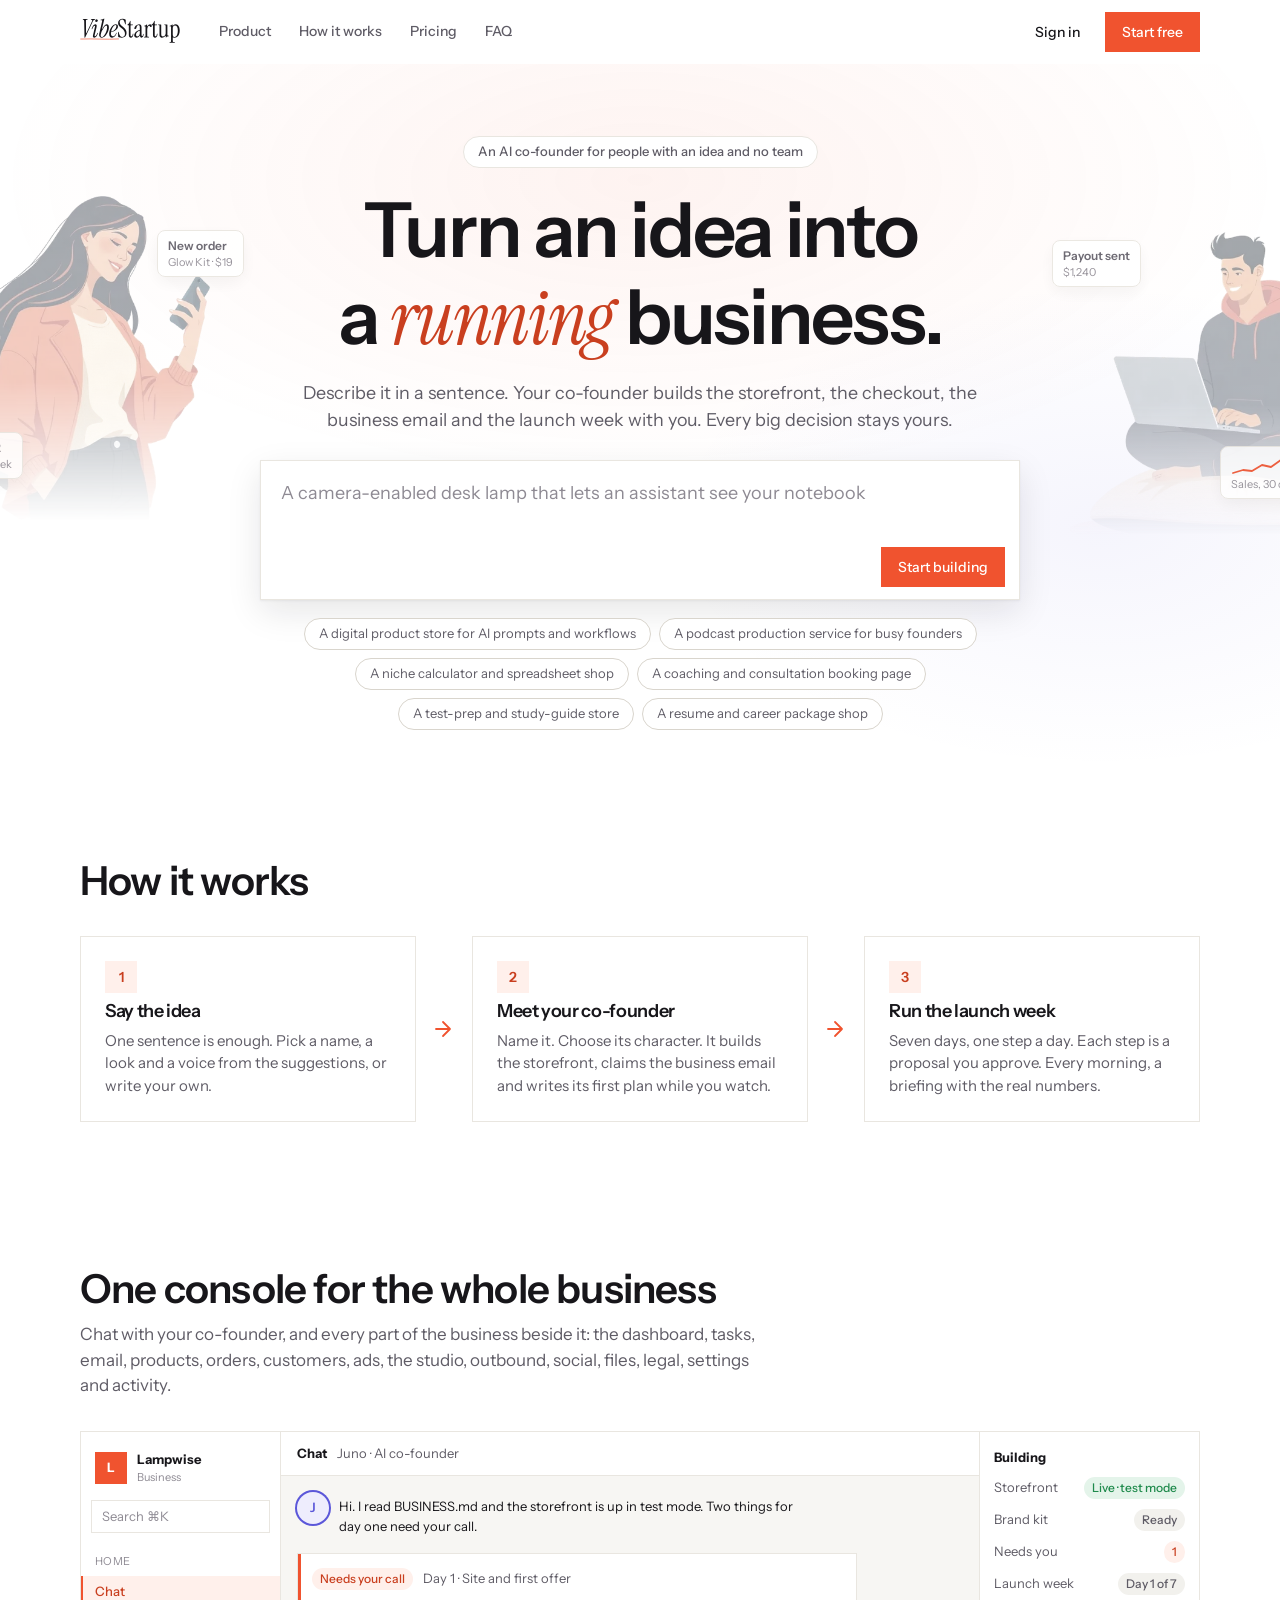
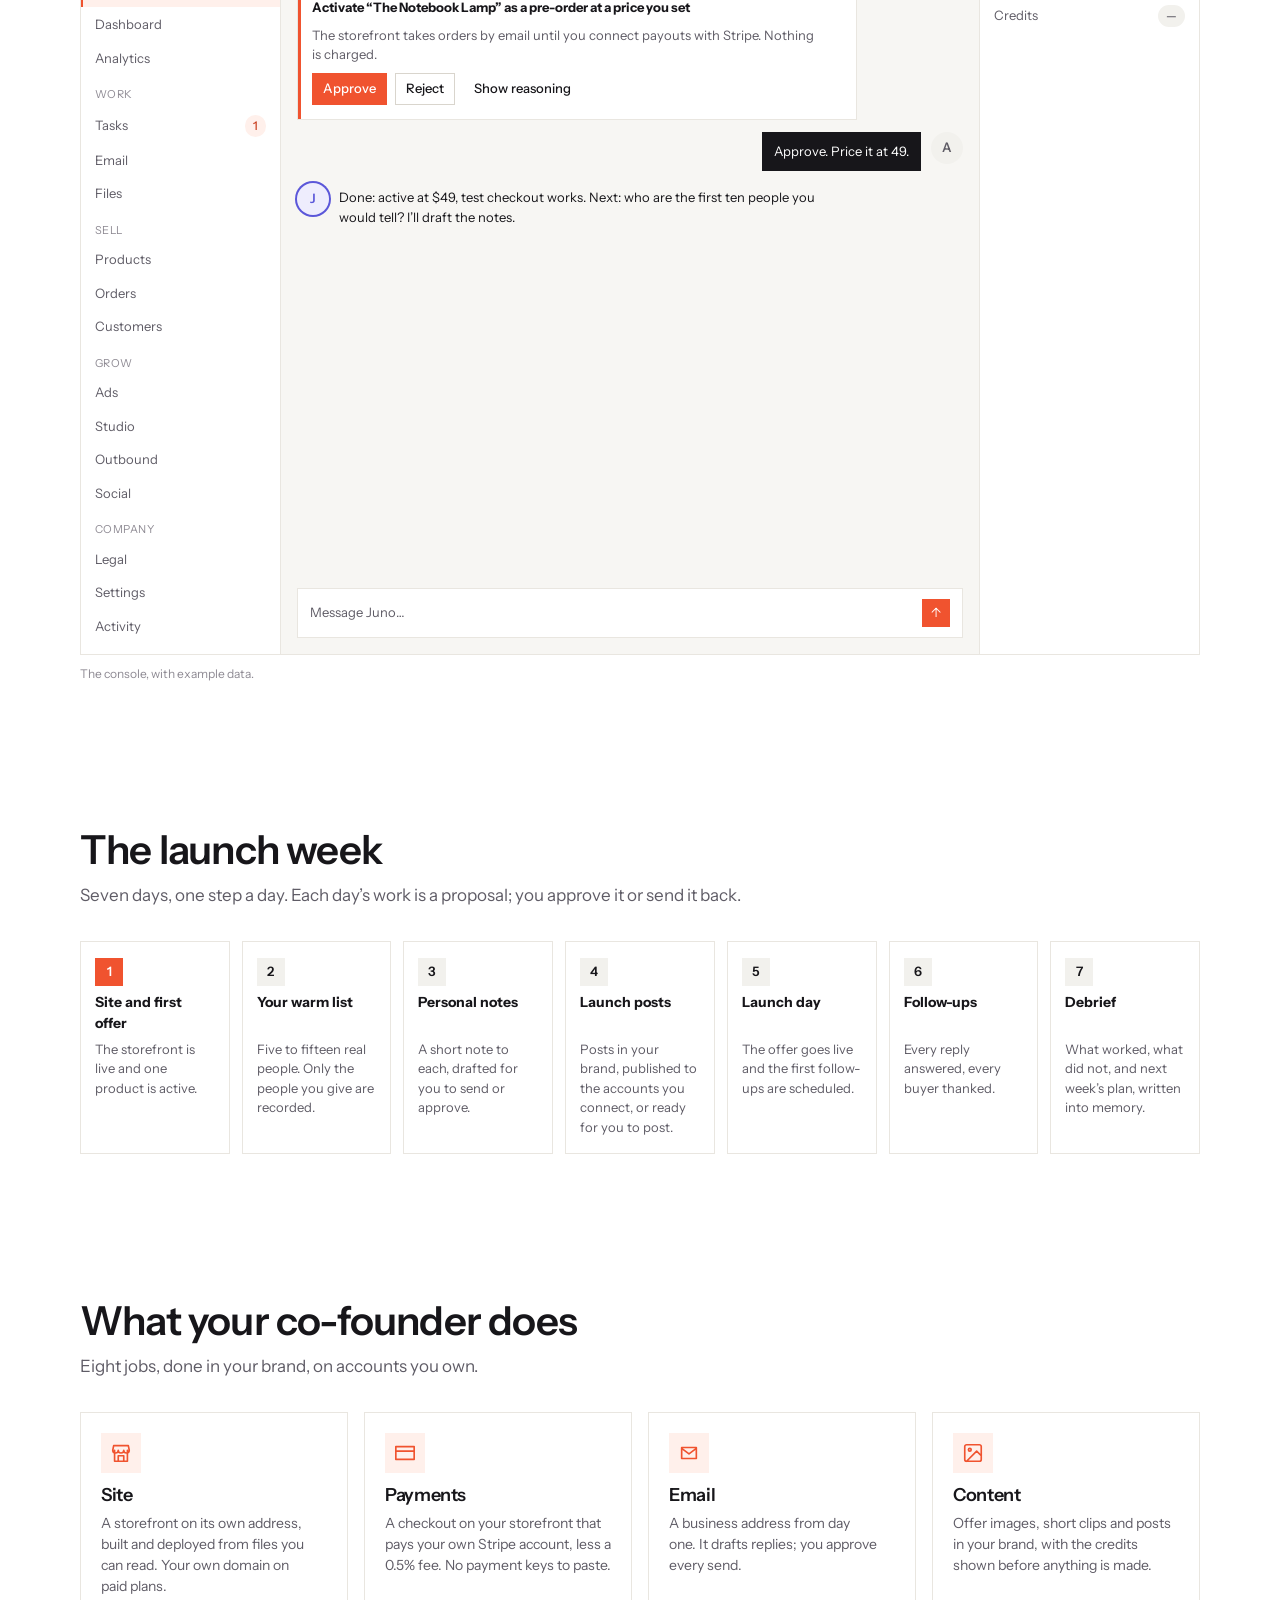
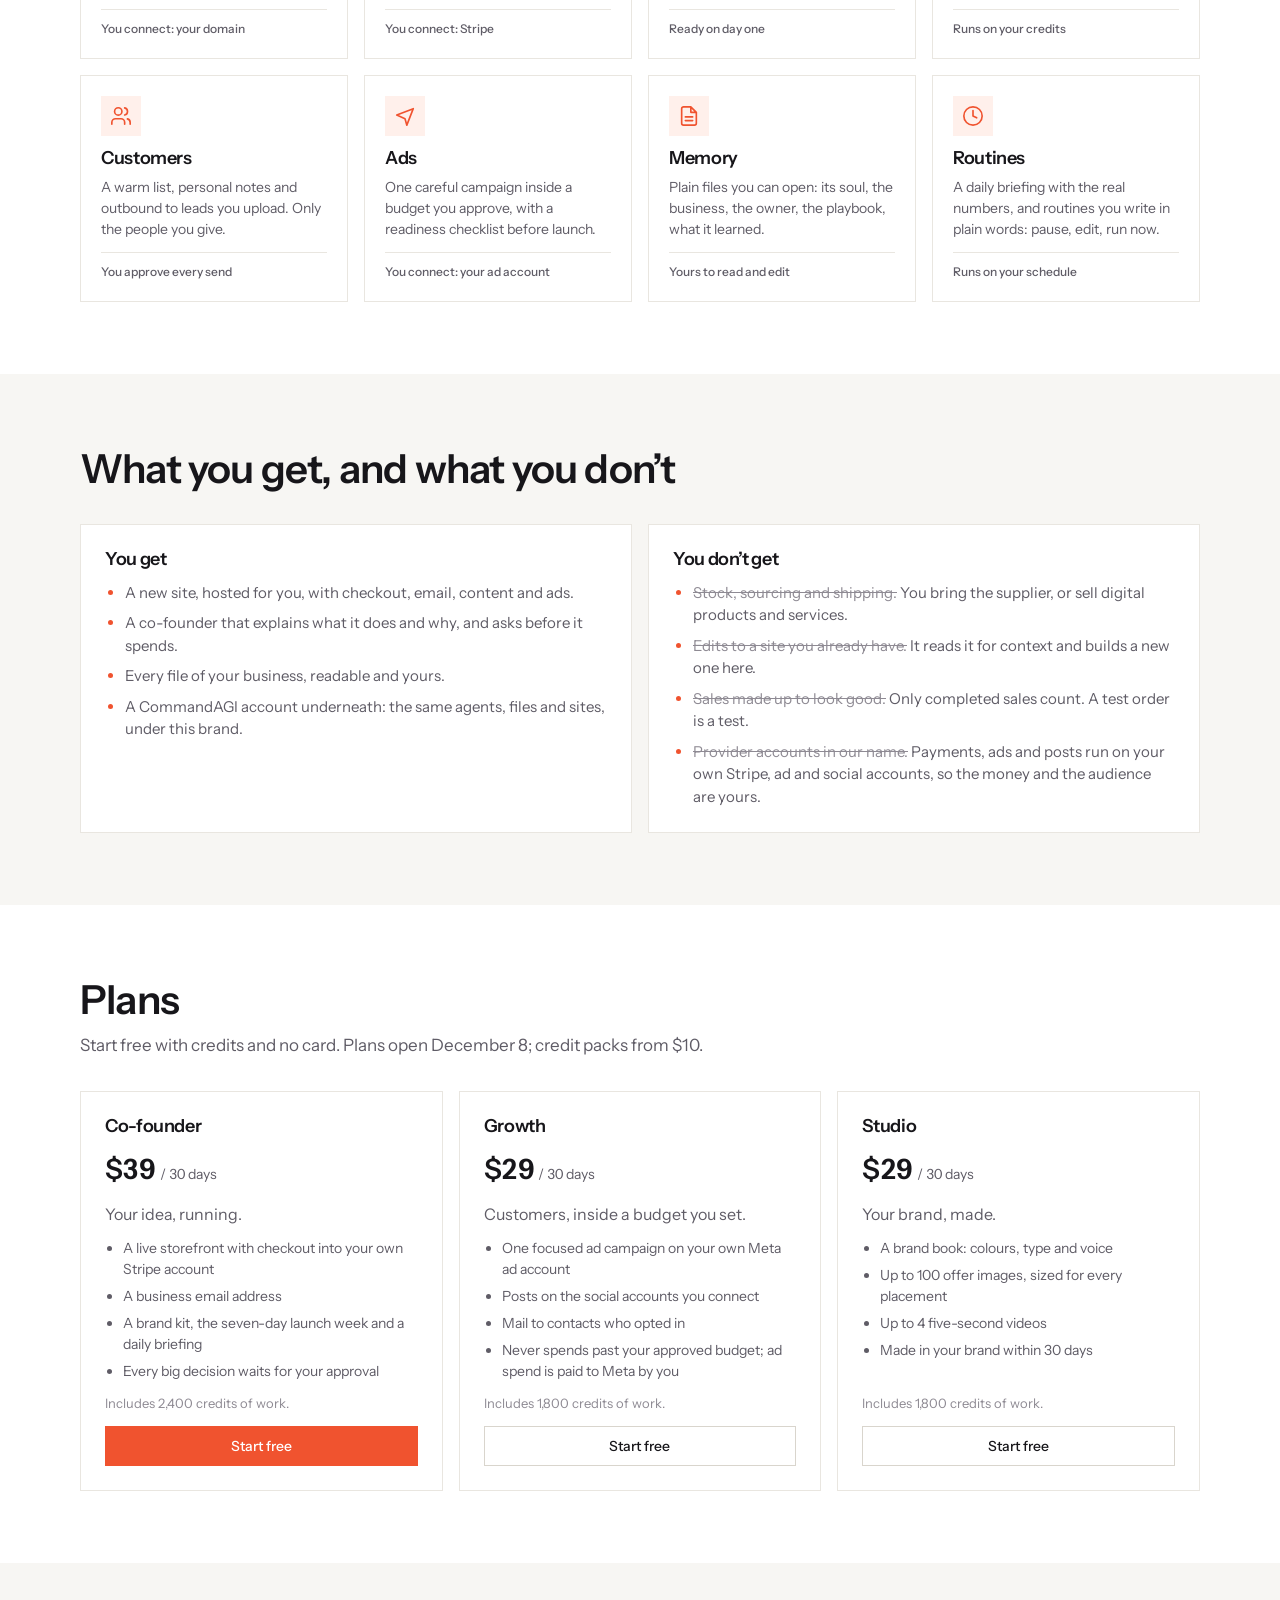
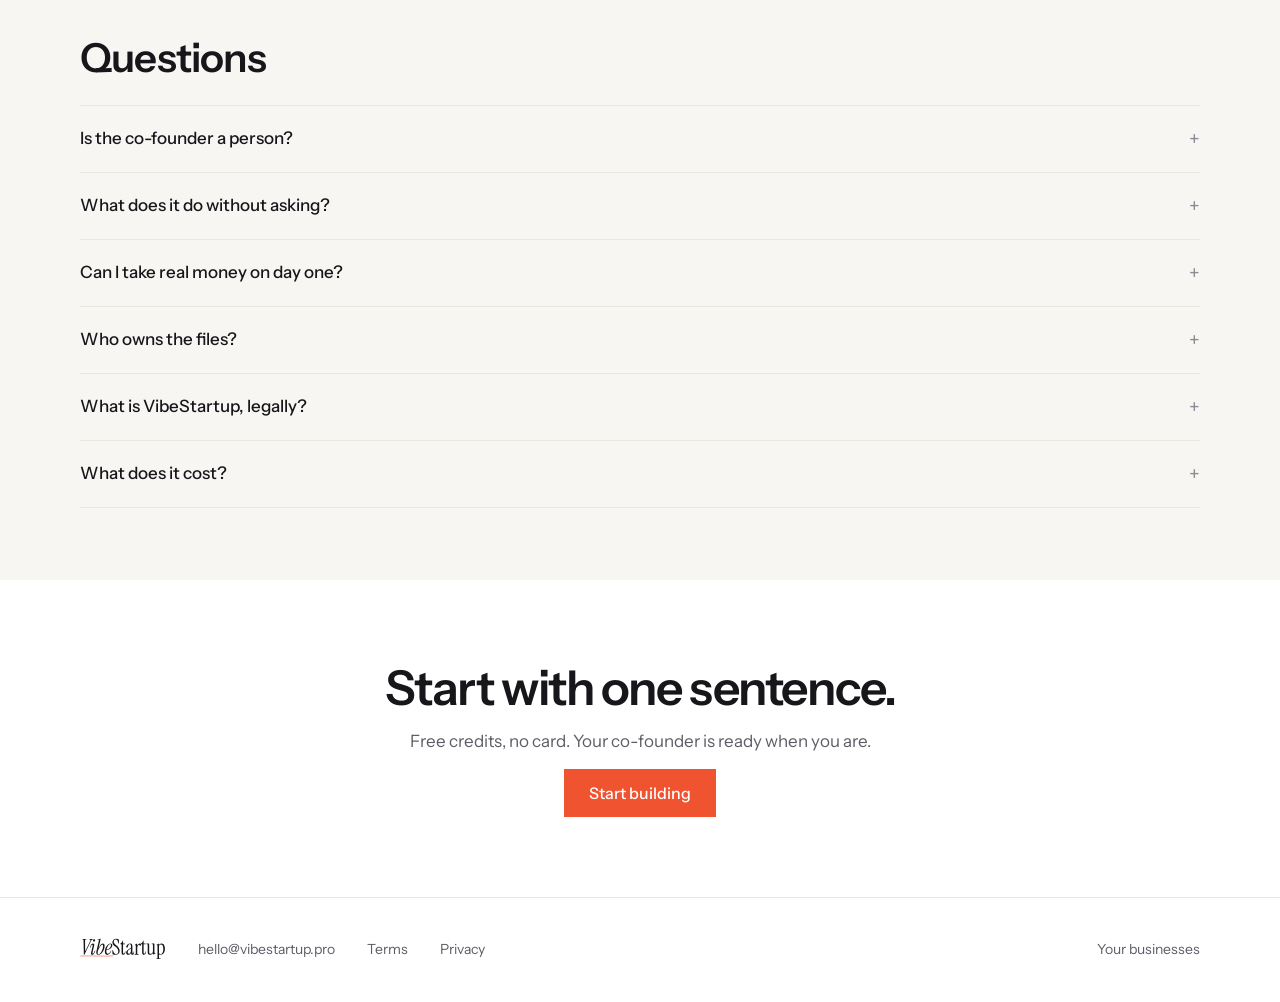
==== commit bb336158: "The hero has two figures in its margins: a young woman at her phone and a young man at his laptop, f" ====
--- a/index.html
+++ b/index.html
@@ -45,6 +45,18 @@
 <main id="main">
   <section class="hero" id="product" aria-labelledby="hero-title">
     <div class="wash" aria-hidden="true"></div>
+    <div class="hero-figs" aria-hidden="true">
+      <div class="hero-fig her">
+        <img src="/hero/her.webp" alt="" width="496" height="560" loading="eager" decoding="async">
+        <div class="hero-note n1"><b>New order</b><span>Glow Kit · $19</span></div>
+        <div class="hero-note n2"><b>+$412</b><span>this week</span></div>
+      </div>
+      <div class="hero-fig him">
+        <img src="/hero/him.webp" alt="" width="620" height="560" loading="eager" decoding="async">
+        <div class="hero-note n1"><b>Payout sent</b><span>$1,240</span></div>
+        <div class="hero-note n2"><svg width="72" height="22" viewBox="0 0 72 22" fill="none" stroke="currentColor" stroke-width="1.8" stroke-linecap="round" stroke-linejoin="round"><path d="M2 19l10-3 9 1 10-6 9 2 10-7 9 1 11-6"/></svg><span>Sales, 30 days</span></div>
+      </div>
+    </div>
     <div class="wrap hero-inner">
       <p class="eyebrow">An AI co-founder for people with an idea and no team</p>
       <h1 id="hero-title">Turn an idea into a <em>running</em> business.</h1>
--- a/style.css
+++ b/style.css
@@ -152,6 +152,9 @@
 .badge.bad { background: var(--bad-soft); color: var(--bad); }
 .badge.accent { background: var(--accent-soft); color: var(--accent-deep); }
 .badge.cofounder { background: var(--cofounder-soft); color: var(--cofounder); }
+/* on its way: the pill of a control that opens soon (lib/ui.js soon()), and the control that waits with it */
+.badge.soon { background: var(--accent-soft); color: var(--accent-deep); font-size: 11px; font-weight: 600; text-transform: uppercase; letter-spacing: .05em; }
+.btn.is-soon, .btn.is-soon[disabled] { opacity: 1; background: var(--surface-2); border-color: var(--line); color: var(--ink-2); cursor: default; }
 .table { width: 100%; border-collapse: collapse; font-size: 14px; background: var(--surface); border: 1px solid var(--line); }
 .table th { text-align: left; font-weight: 500; color: var(--ink-2); font-size: 12px; text-transform: uppercase; letter-spacing: .04em; padding: 8px 14px; border-bottom: 1px solid var(--line); background: var(--surface-2); }
 .table td { padding: 10px 14px; border-bottom: 1px solid var(--line); vertical-align: top; }
@@ -205,6 +208,25 @@
 .toast { padding: 10px 14px; border-radius: var(--r-tip); background: var(--ink); color: var(--bg); font-size: 14px; box-shadow: var(--shadow-float); pointer-events: auto; }
 .toast.bad { background: var(--bad); color: #fff; }
 .toast.ok { background: var(--ok); color: #fff; }
+/* first-run guides (lib/guides.js): a callout beside a real control. The layer takes no presses, so the page under it
+   works as usual; the callout floats, so it is rounded and carries the float shadow; the ring around the control is square. */
+.guide-layer { position: fixed; inset: 0; z-index: 65; pointer-events: none; }
+.guide-ring { position: fixed; border: 2px solid var(--accent); box-shadow: 0 0 0 4px color-mix(in srgb, var(--accent) 18%, transparent); pointer-events: none; }
+.guide { position: fixed; width: min(320px, calc(100vw - 32px)); padding: 16px 16px 12px; pointer-events: auto; background: var(--surface); color: var(--ink); border: 1px solid var(--line); border-radius: var(--r-float); box-shadow: var(--shadow-float); font-size: 14px; line-height: 1.45; text-align: left; }
+.guide-title { font-size: 16px; margin-bottom: 4px; }
+.guide-text { color: var(--ink-2); }
+.guide-foot { display: flex; align-items: center; gap: 6px; margin-top: 14px; }
+.guide-dots { display: inline-flex; gap: 5px; }
+.guide-dots i { width: 6px; height: 6px; border-radius: 50%; background: var(--line-2); }
+.guide-dots i.on { background: var(--accent); }
+/* a phone, or a step with no control: a sheet at the foot of the screen, clear of the bottom bar; at the top when the control is low */
+.guide.guide-sheet { left: 16px; right: 16px; width: auto; }
+.guide.guide-sheet[data-side="bottom"] { bottom: calc(72px + env(safe-area-inset-bottom)); }
+.guide.guide-sheet[data-side="top"] { top: 64px; }
+@media (prefers-reduced-motion: no-preference) {
+  .guide { animation: guide-in .16s var(--ease); }
+  @keyframes guide-in { from { opacity: 0; transform: translateY(4px); } to { opacity: 1; transform: none; } }
+}
 kbd { font: 500 11px var(--sans); color: var(--ink-3); border: 1px solid var(--line-2); padding: 1px 5px; white-space: nowrap; }
 [data-tip] { position: relative; }
 [data-tip]:hover::after, [data-tip]:focus-visible::after { content: attr(data-tip); position: absolute; left: 50%; top: calc(100% + 6px); transform: translateX(-50%); padding: 4px 8px; border-radius: var(--r-tip); background: var(--ink); color: var(--bg); font-size: 12px; white-space: nowrap; z-index: 30; pointer-events: none; }
--- a/landing.css
+++ b/landing.css
@@ -8,6 +8,23 @@
 /* hero */
 .hero { position: relative; padding: 72px 0 56px; overflow: hidden; }
 .wash { position: absolute; inset: -20% -10% auto; height: 120%; pointer-events: none; background: radial-gradient(60% 50% at 50% 30%, color-mix(in srgb, var(--accent) 7%, transparent), transparent 70%), radial-gradient(40% 40% at 80% 70%, color-mix(in srgb, var(--cofounder) 6%, transparent), transparent 70%); }
+/* Two figures in the margins, behind the hero (owner, 2026-11-11: "like marginal visuals in the bg"): faint, fading
+   into the page, cut by the window's edge. They are placed from the centre, so they never come nearer than 420 px to
+   it: the headline and the idea box stay the focus. Their notes are glimpses; they float, so they are rounded. */
+.hero-figs { position: absolute; inset: 0; pointer-events: none; }
+.hero-fig { position: absolute; top: 132px; }
+.hero-fig.her { right: calc(50% + 430px); width: 300px; }
+.hero-fig.him { left: calc(50% + 430px); width: 350px; top: 168px; }
+.hero-fig img { width: 100%; height: auto; opacity: .42; filter: saturate(.75); -webkit-mask-image: linear-gradient(#000 55%, transparent 96%); mask-image: linear-gradient(#000 55%, transparent 96%); }
+.hero-note { position: absolute; display: grid; gap: 1px; padding: 7px 10px; background: color-mix(in srgb, var(--surface) 88%, transparent); border: 1px solid var(--line); border-radius: var(--r-tip); box-shadow: 0 6px 18px rgba(23, 22, 26, .05); font-size: 11px; line-height: 1.3; color: var(--ink-3); white-space: nowrap; opacity: .9; animation: hero-in .8s var(--ease) both, hero-drift 7s ease-in-out 1s infinite; }
+.hero-note b { font-size: 12px; font-weight: 600; color: var(--ink-2); font-variant-numeric: tabular-nums; }
+.hero-note svg { color: var(--accent); }
+.hero-fig.her .n1 { top: 34px; right: -34px; }
+.hero-fig.her .n2 { top: 236px; left: 44px; animation-delay: .25s, 2.5s; }
+.hero-fig.him .n1 { top: 8px; left: -18px; animation-delay: .4s, 3.5s; }
+.hero-fig.him .n2 { top: 214px; left: 150px; animation-delay: .6s, 1.8s; }
+@keyframes hero-in { from { opacity: 0; transform: translateY(6px); } }
+@keyframes hero-drift { 50% { transform: translateY(-5px); } }
 .hero-inner { position: relative; display: grid; justify-items: center; text-align: center; gap: 18px; }
 .eyebrow { font-size: 13px; font-weight: 500; color: var(--ink-2); padding: 5px 14px; border: 1px solid var(--line); border-radius: var(--r-pill); background: var(--surface); }
 .hero h1 { font-size: clamp(40px, 6.5vw, 76px); letter-spacing: -.03em; max-width: 14ch; }
@@ -136,6 +153,10 @@
 .cta-inner { display: grid; justify-items: center; text-align: center; gap: 14px; }
 .cta h2 { font-size: clamp(30px, 4vw, 48px); letter-spacing: -.03em; }
 
+/* No margin to stand in: the figures leave, and the hero is the headline and the idea box alone. */
+@media (max-width: 1100px) {
+  .hero-figs { display: none; }
+}
 @media (max-width: 1000px) {
   .steps, .plan-grid { grid-template-columns: 1fr; }
   .steps { row-gap: 40px; }
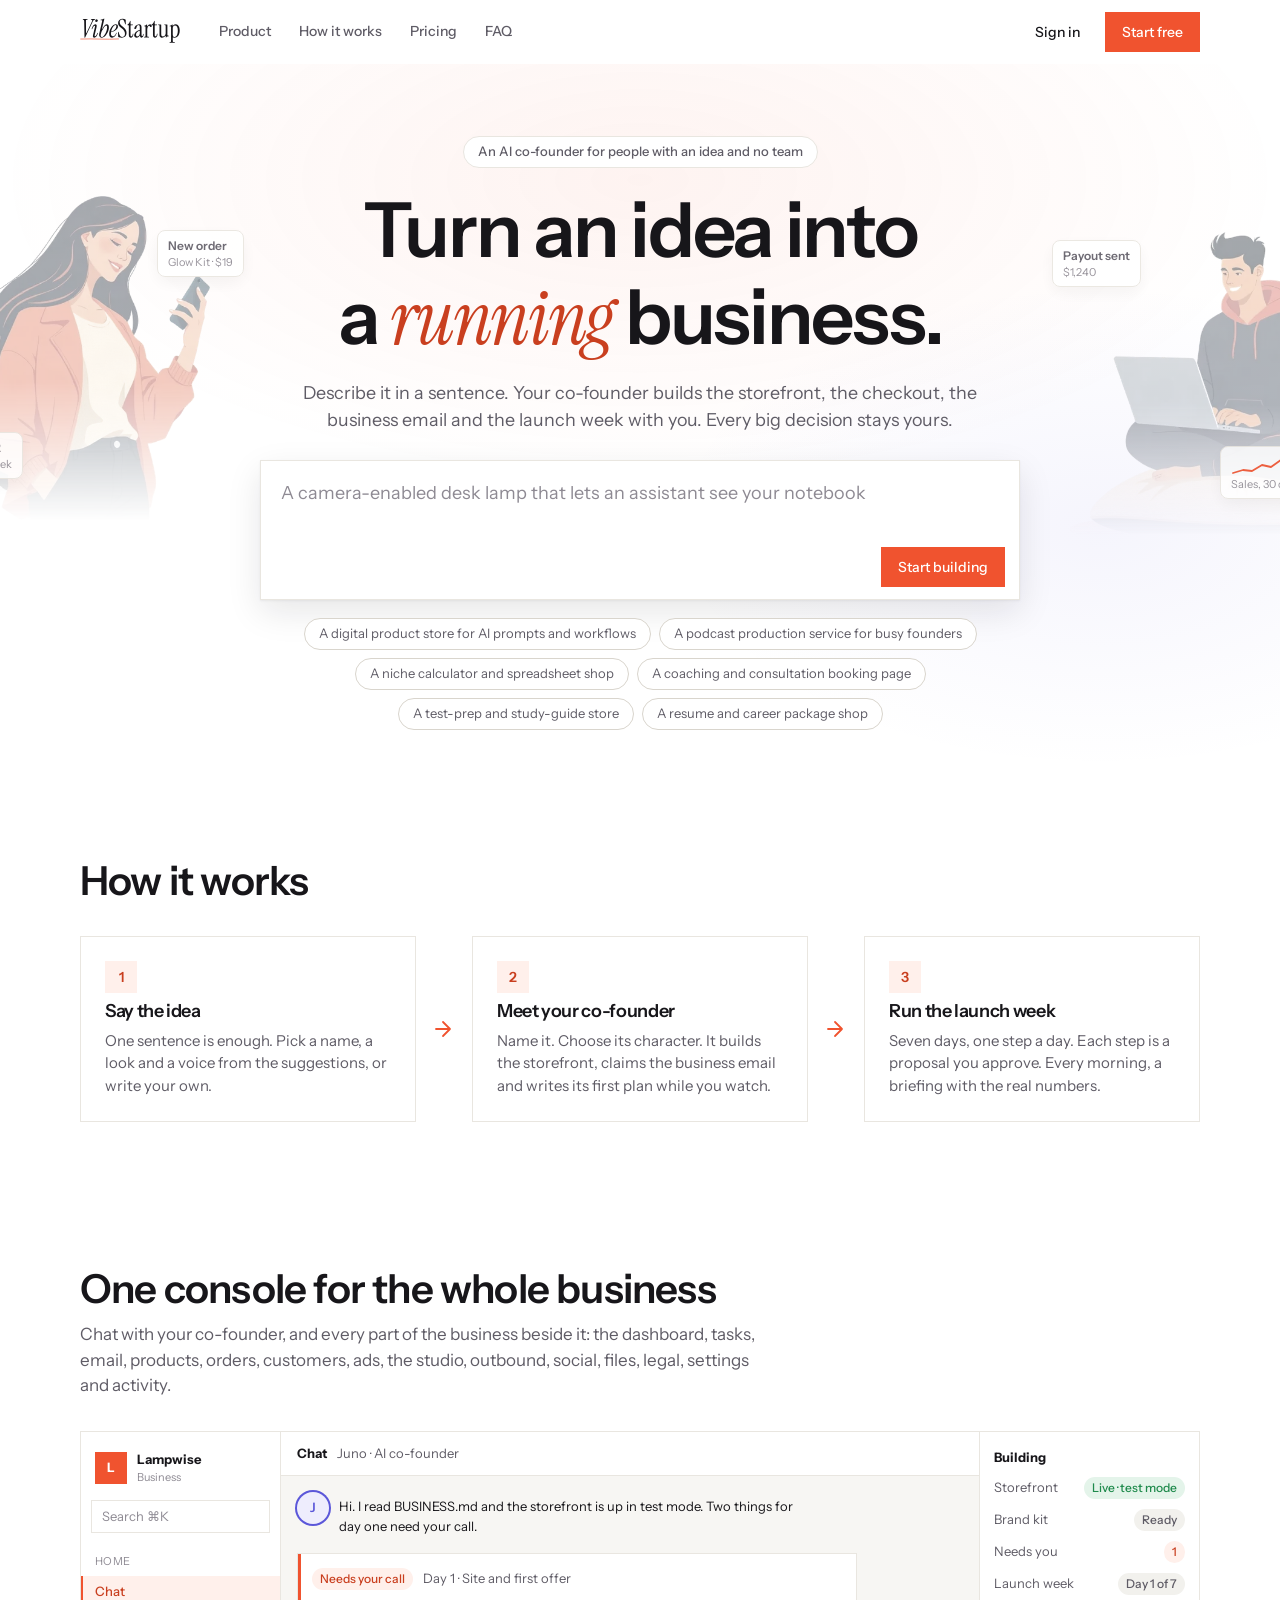
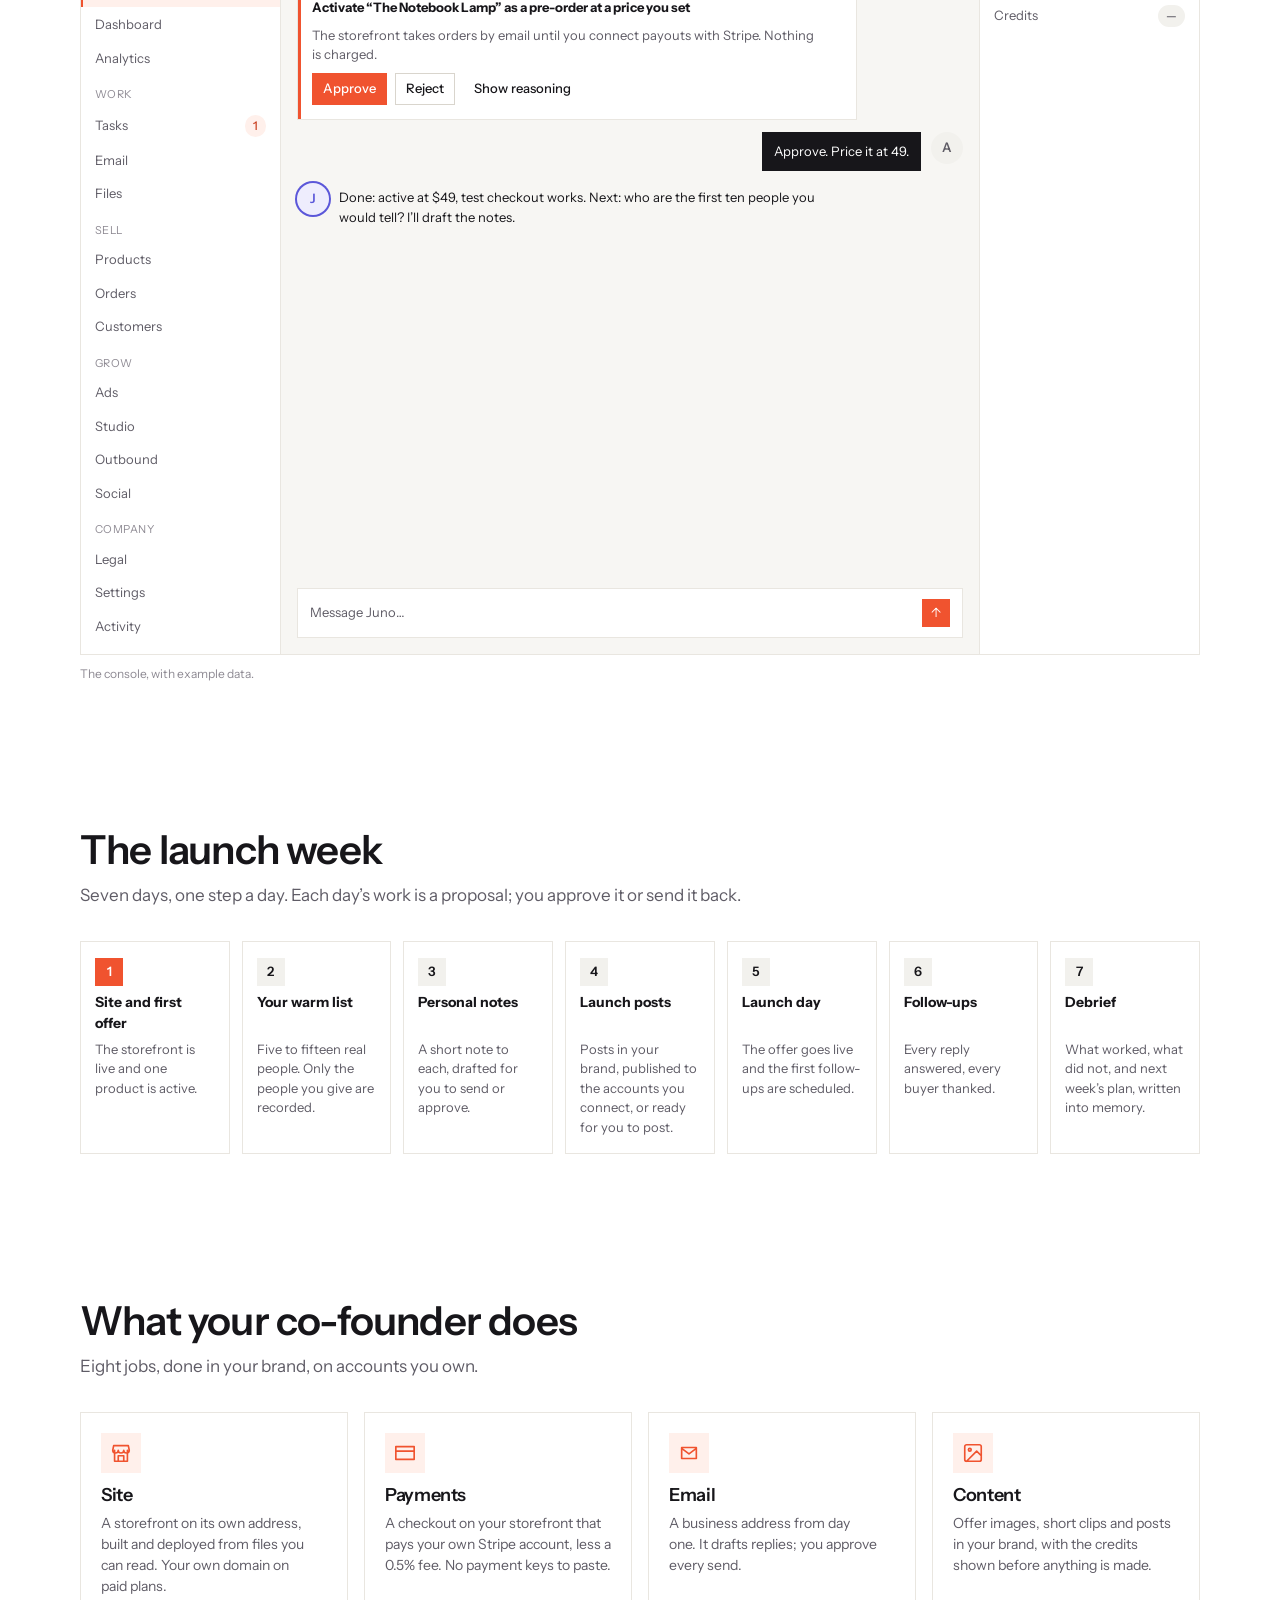
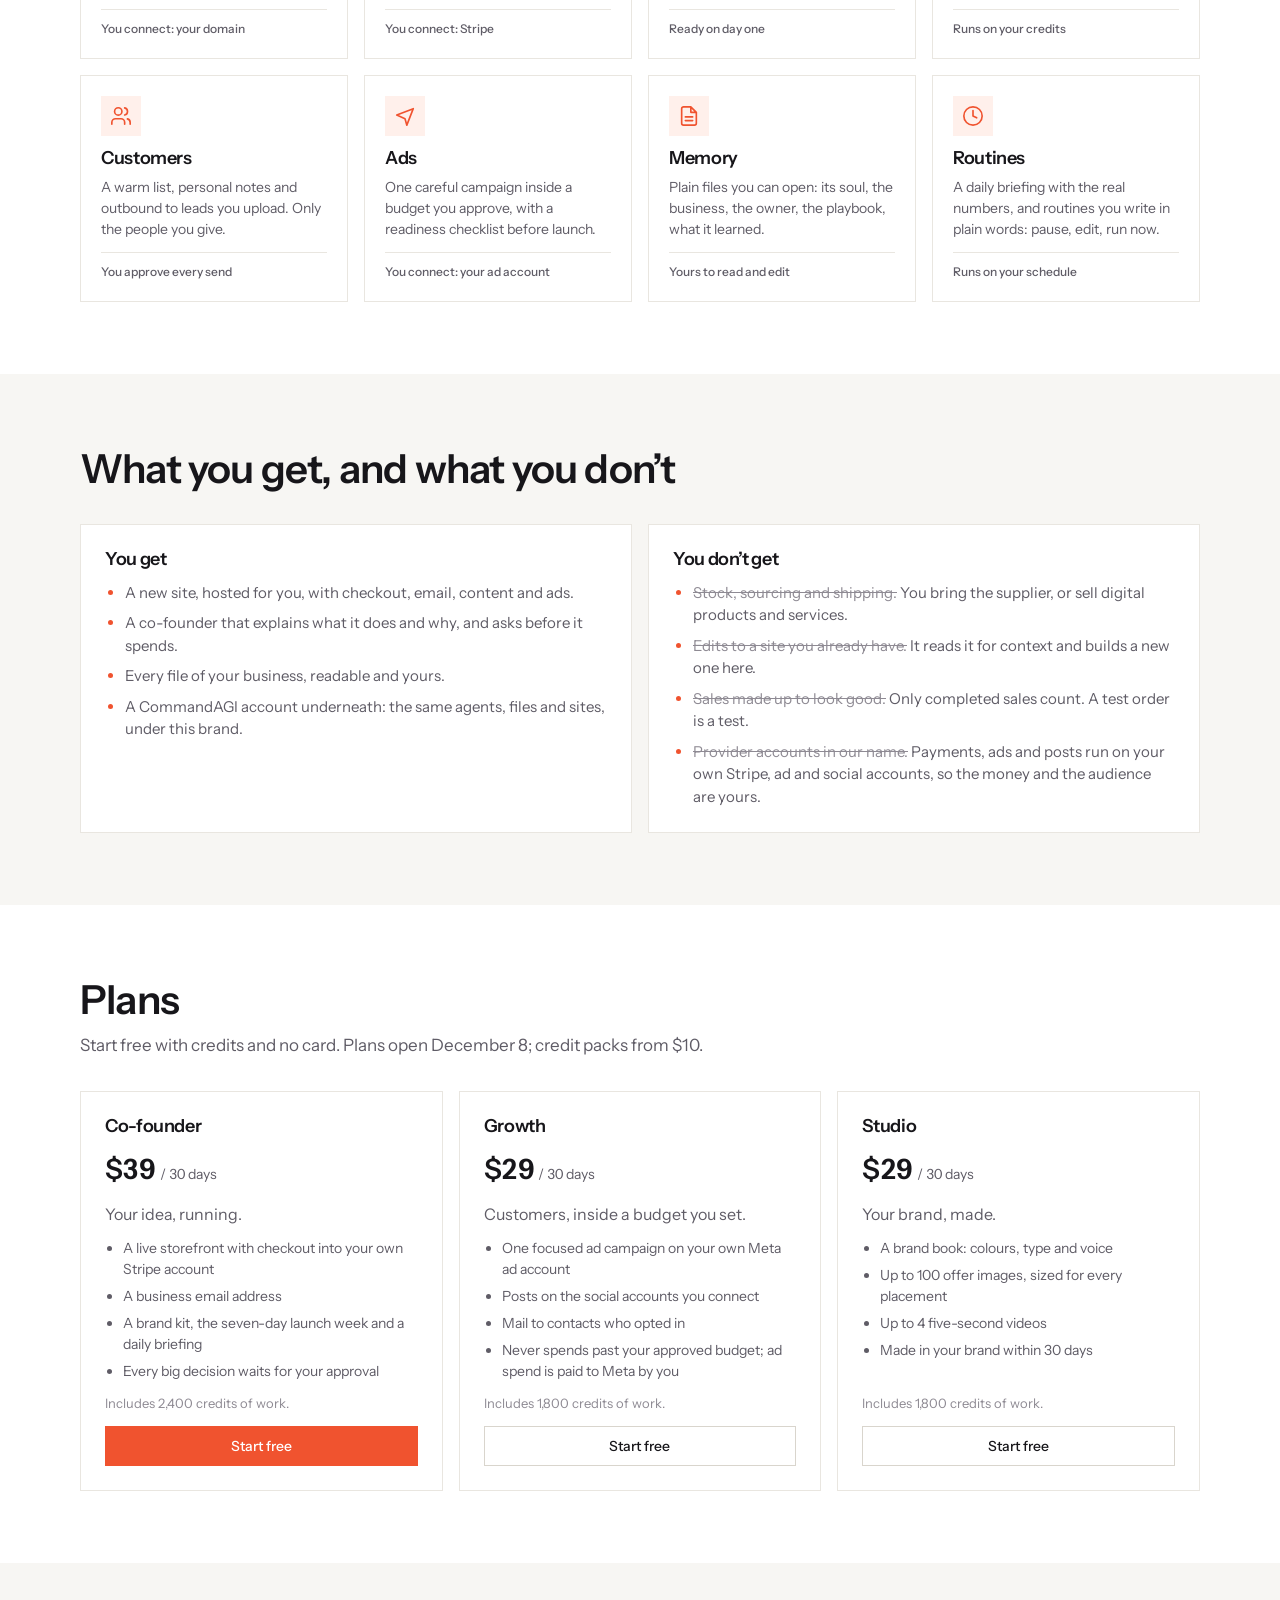
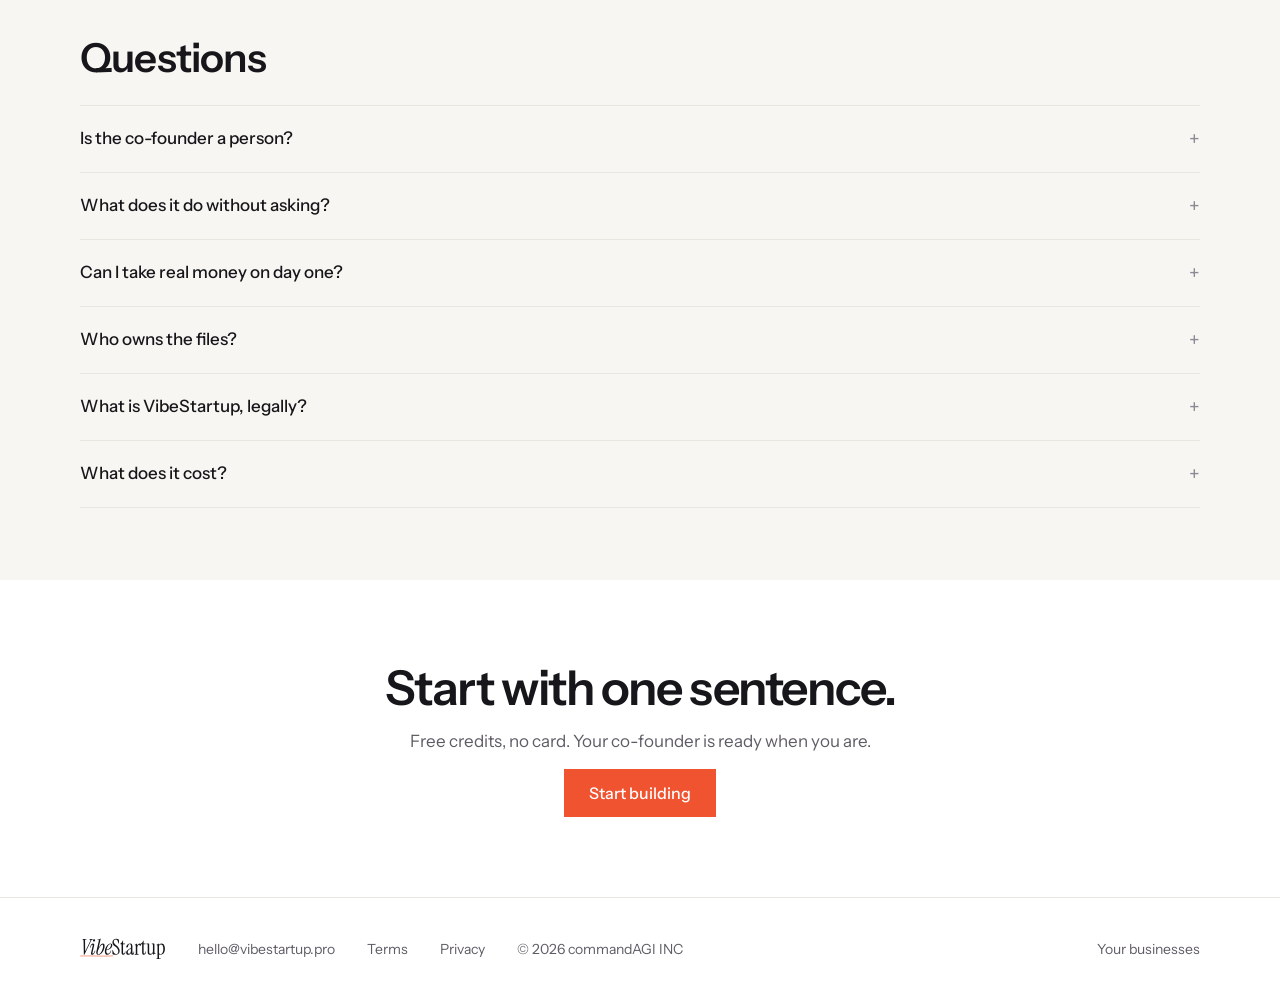
==== commit 845a45cc: "The landing's footer names the company behind the service: © 2026 commandAGI INC, linked to its abou" ====
--- a/index.html
+++ b/index.html
@@ -263,6 +263,7 @@
     <a href="mailto:hello@vibestartup.pro">hello@vibestartup.pro</a>
     <a href="https://commandagi.com/terms" rel="noopener">Terms</a>
     <a href="https://commandagi.com/privacy" rel="noopener">Privacy</a>
+    <span>© 2026 <a href="https://commandagi.com/about" rel="noopener">commandAGI INC</a></span>
     <a href="/home/" class="right">Your businesses</a>
   </div>
 </footer>
